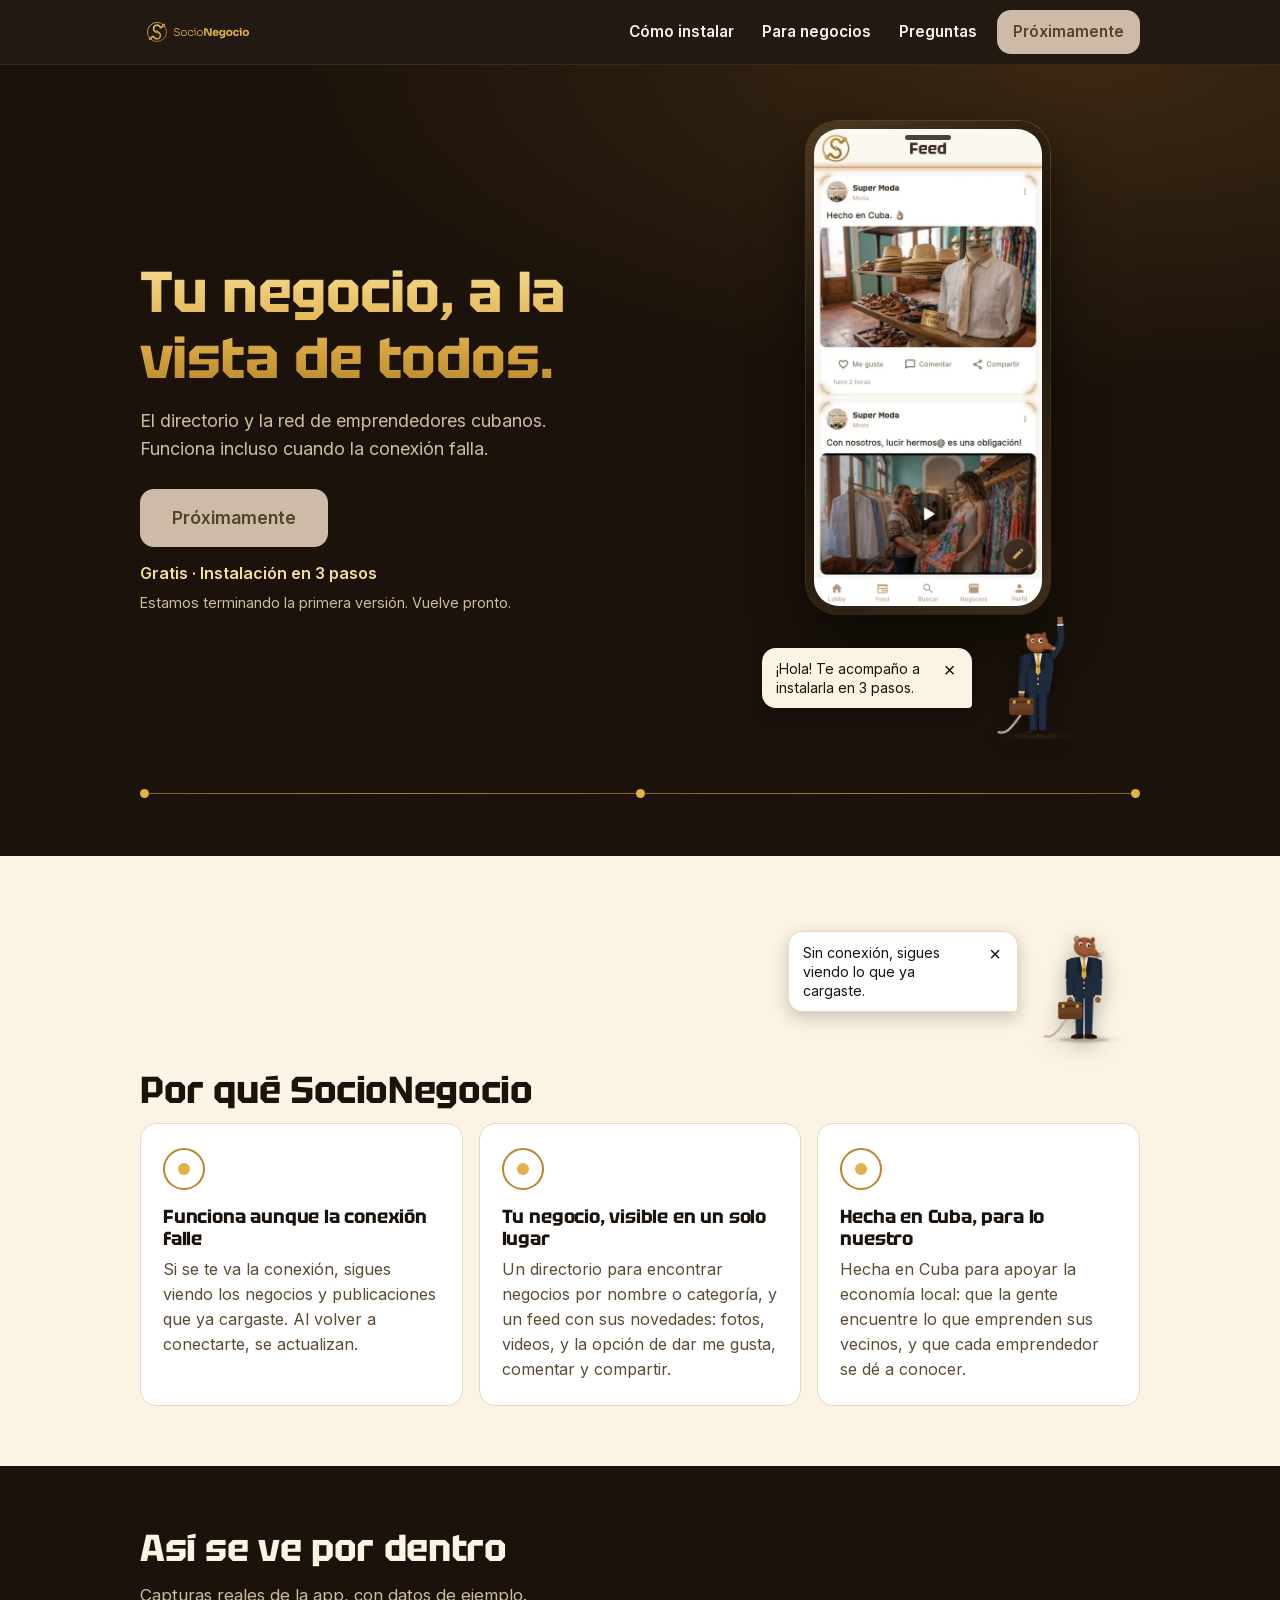
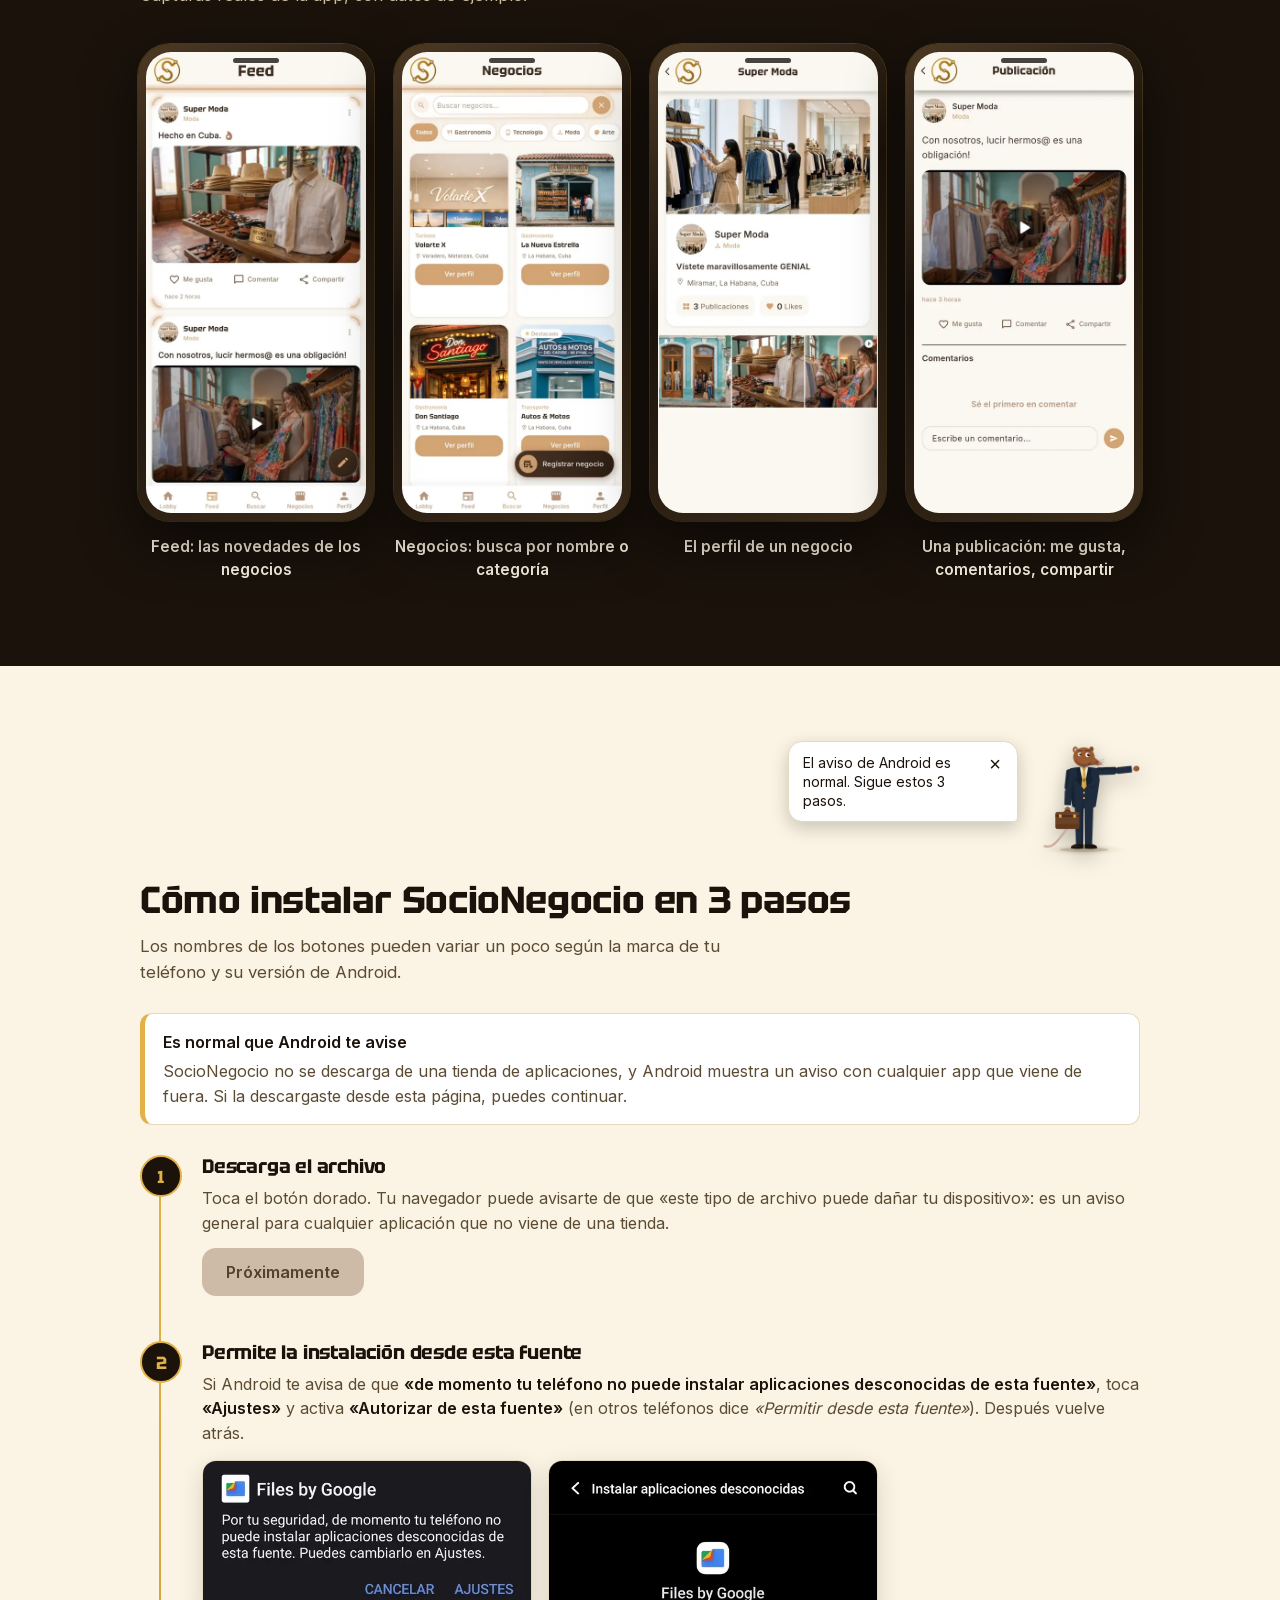
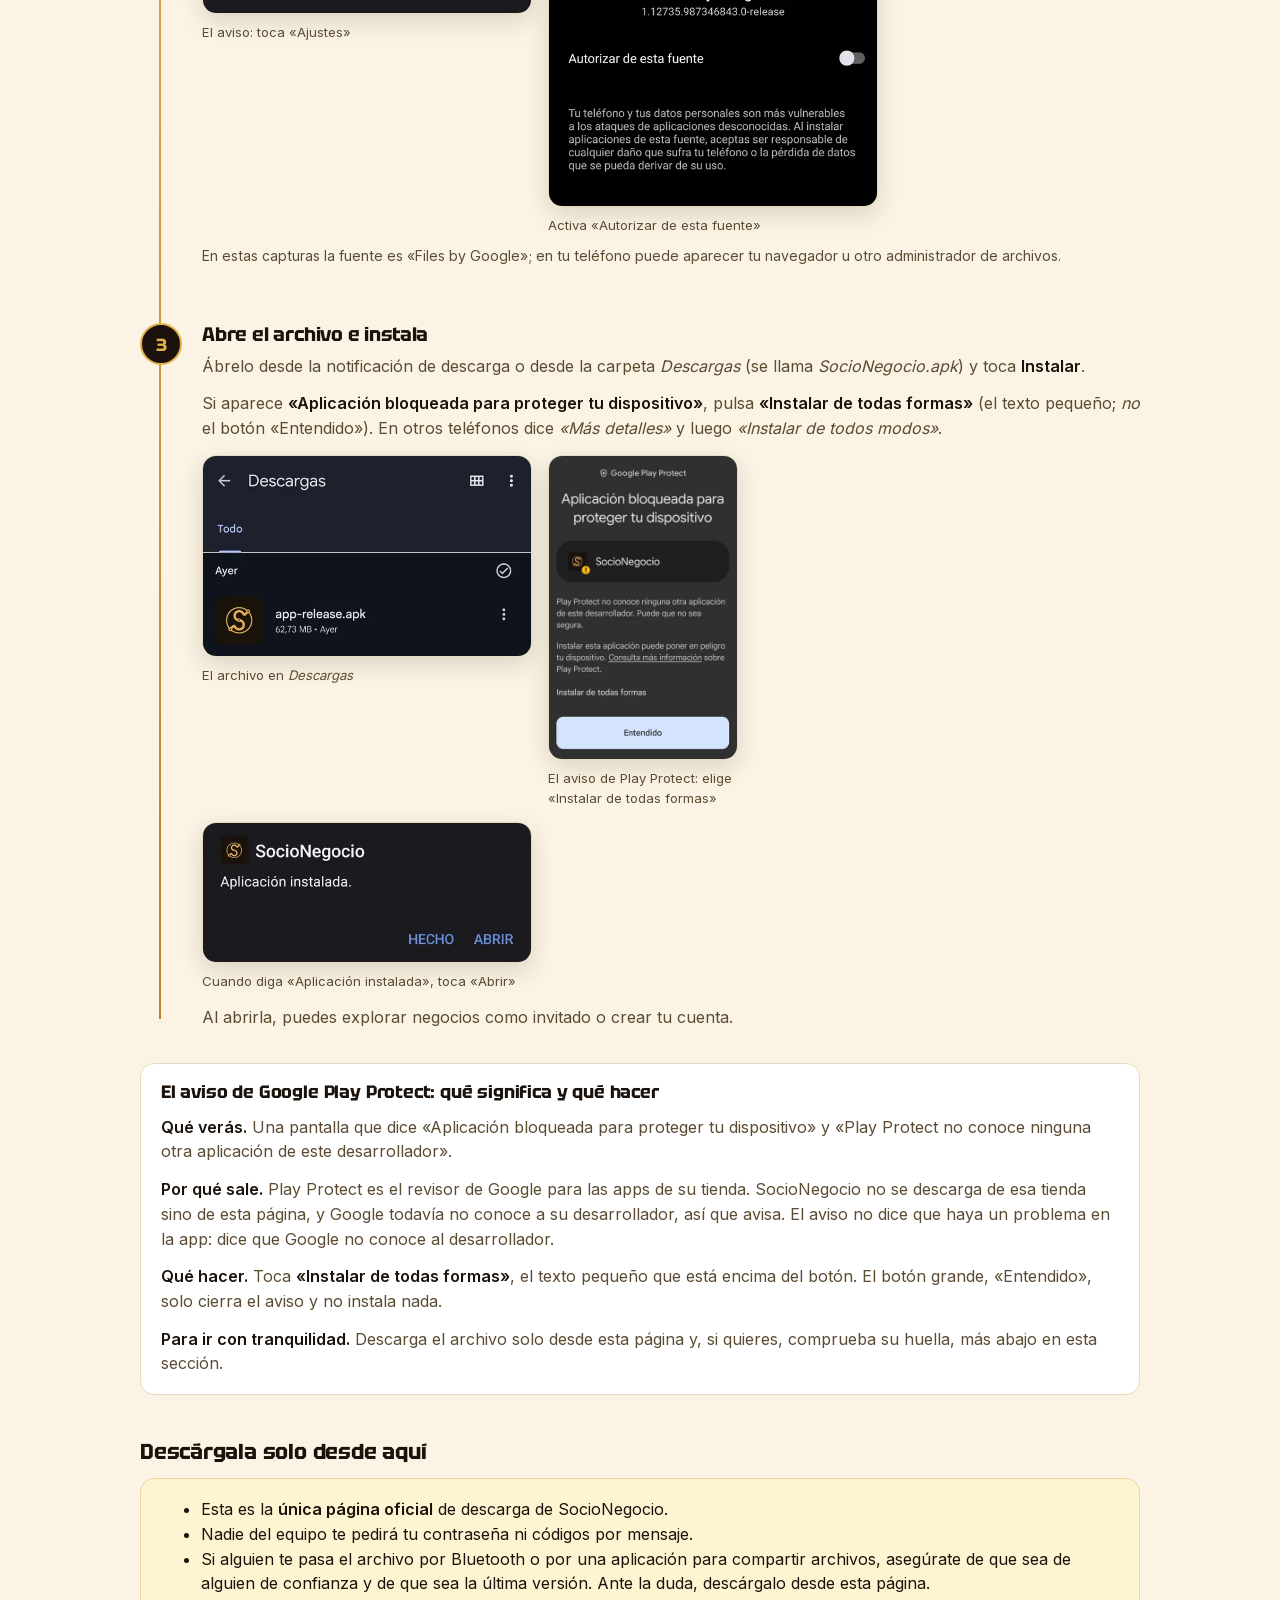
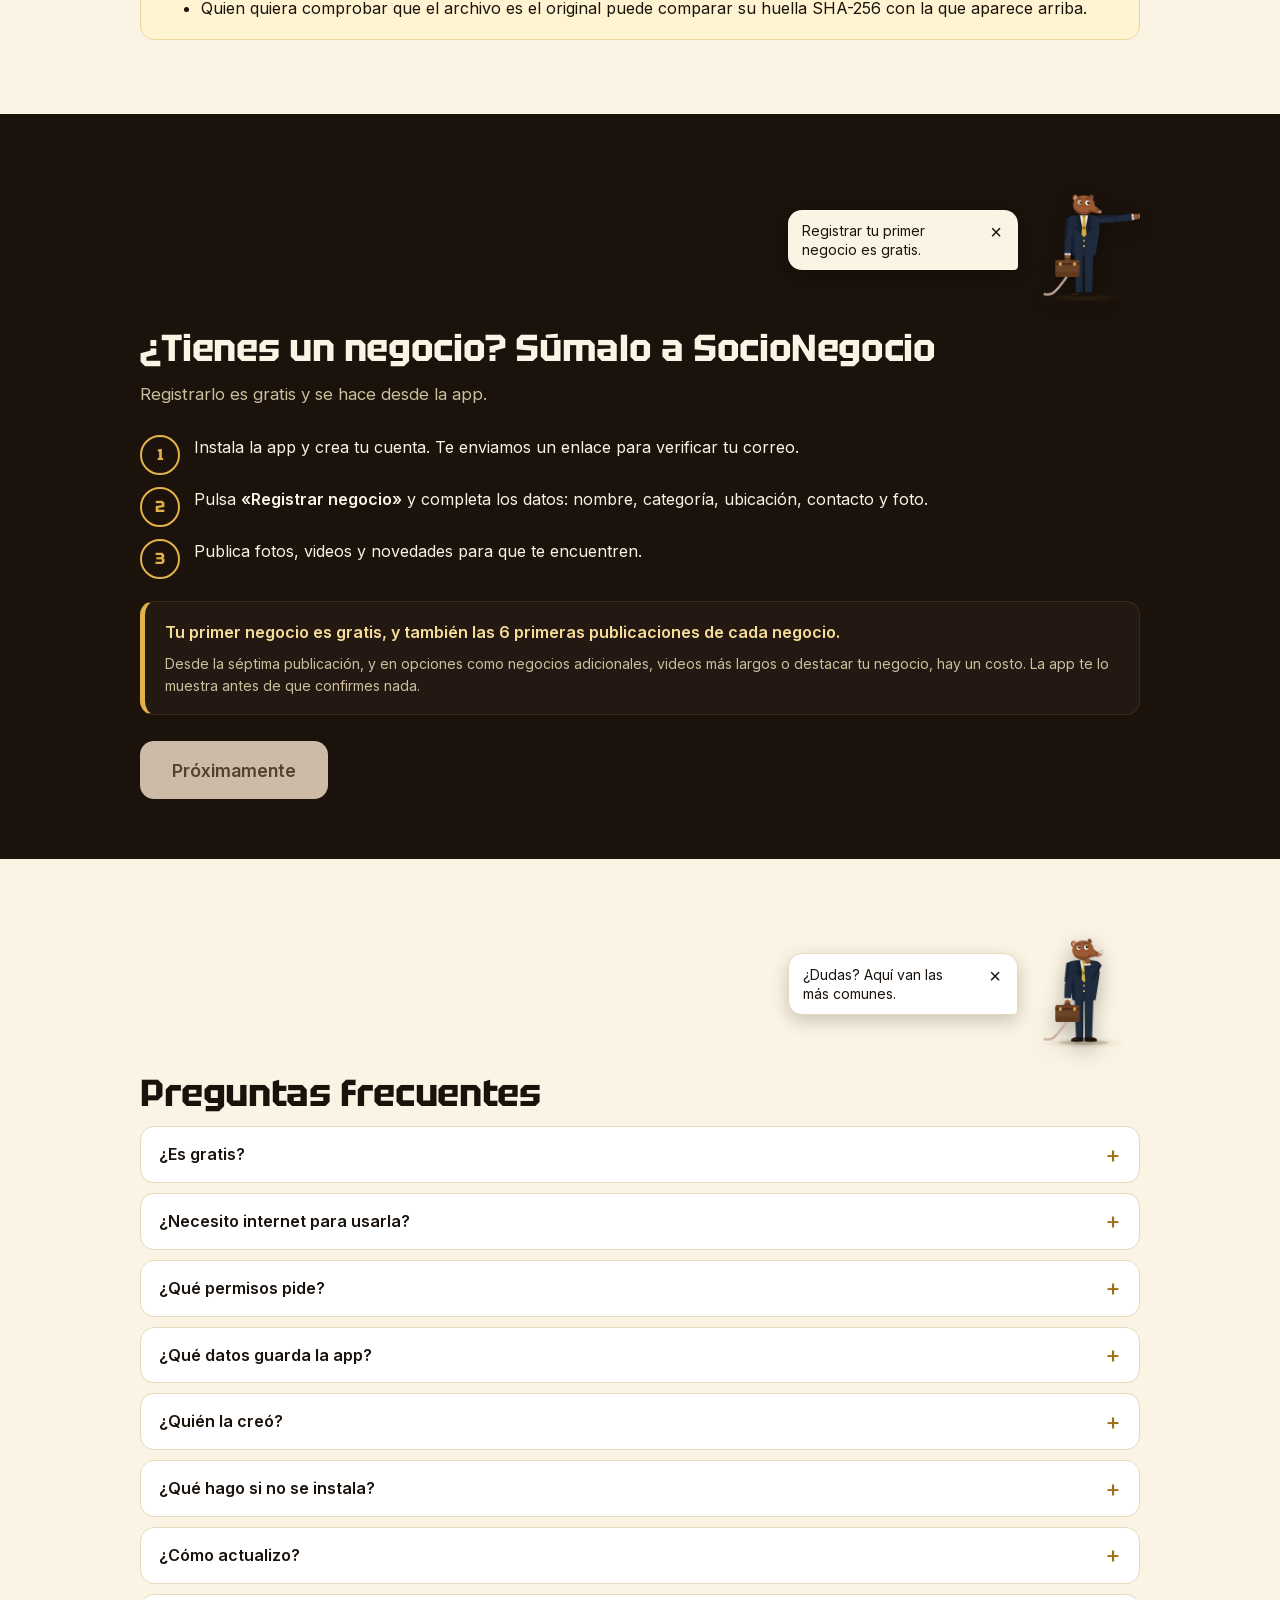
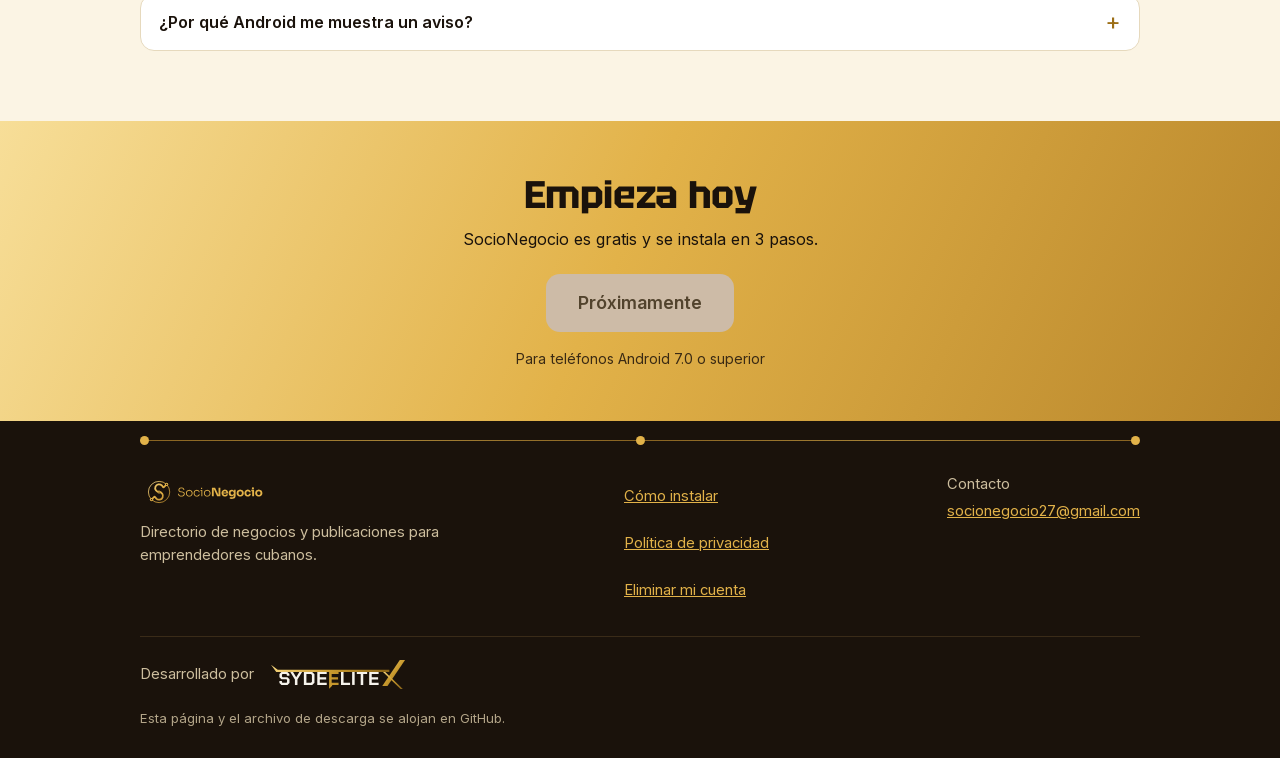
==== index.html @ 4fc1086f "Add files via upload" ====
<!DOCTYPE html>
<html lang="es">
<head>
<meta charset="utf-8">
<meta name="viewport" content="width=device-width, initial-scale=1">
<title>SocioNegocio · Tu negocio, a la vista de todos</title>
<meta name="description" content="El directorio y la red de emprendedores cubanos. Descarga gratis la app para Android: funciona incluso cuando la conexión falla.">
<meta name="theme-color" content="#1A120B">
<link rel="canonical" href="https://sydelaptop.github.io/socionegocio-legal/">
<meta property="og:type" content="website">
<meta property="og:site_name" content="SocioNegocio">
<meta property="og:locale" content="es_LA">
<meta property="og:url" content="https://sydelaptop.github.io/socionegocio-legal/">
<meta property="og:title" content="SocioNegocio · Tu negocio, a la vista de todos">
<meta property="og:description" content="El directorio y la red de emprendedores cubanos. Descarga gratis la app para Android: funciona incluso cuando la conexión falla.">
<meta property="og:image" content="https://sydelaptop.github.io/socionegocio-legal/img/og.jpg">
<meta property="og:image:type" content="image/jpeg">
<meta property="og:image:width" content="1200">
<meta property="og:image:height" content="630">
<meta property="og:image:alt" content="SocioNegocio: Tu negocio, a la vista de todos. Directorio de emprendedores cubanos.">
<meta name="twitter:card" content="summary_large_image">
<meta name="twitter:title" content="SocioNegocio · Tu negocio, a la vista de todos">
<meta name="twitter:description" content="El directorio y la red de emprendedores cubanos. Descarga gratis la app para Android: funciona incluso cuando la conexión falla.">
<meta name="twitter:image" content="https://sydelaptop.github.io/socionegocio-legal/img/og.jpg">
<link rel="icon" href="favicon.ico" sizes="48x48">
<link rel="icon" href="favicon.svg" type="image/svg+xml">
<link rel="apple-touch-icon" href="apple-touch-icon.png">
<link rel="preload" href="fuentes/tektur-700.woff2" as="font" type="font/woff2" crossorigin>
<link rel="preload" href="fuentes/inter-400.woff2" as="font" type="font/woff2" crossorigin>
<script>document.documentElement.className+=' js'</script>
<link rel="stylesheet" href="estilo.css">
</head>
<body>
<a class="salto" href="#contenido">Saltar al contenido</a>
<header class="cab">
  <div class="cab__in">
    <a class="cab__logo" href="#inicio" aria-label="SocioNegocio, inicio"><img src="img/logo-horizontal-oscuro.svg" width="115" height="34" alt="SocioNegocio"></a>
    <nav class="cab__nav" aria-label="Principal">
      <a href="#instalar">Cómo instalar</a>
      <a href="#negocios">Para negocios</a>
      <a href="#preguntas">Preguntas</a>
    </nav>
    <a class="btn btn--sm js-descargar" href="https://github.com/SydeLaptop/socionegocio-legal/releases/latest/download/SocioNegocio.apk" data-texto="Descargar">Descargar</a>
  </div>
</header>
<main id="contenido">

<!-- ==================== 1. PORTADA ==================== -->
<section class="hero" id="inicio">
  <div class="hero__in">
    <div class="hero__txt">
      <h1>Tu negocio, a la vista de todos.</h1>
      <p class="hero__sub">El directorio y la red de emprendedores cubanos. Funciona incluso cuando la conexión falla.</p>
      <a id="descargar" class="btn btn--grande js-descargar" href="https://github.com/SydeLaptop/socionegocio-legal/releases/latest/download/SocioNegocio.apk" data-texto="Descargar para Android">Descargar para Android</a>
      <p class="confianza">Gratis · Instalación en 3 pasos</p>
      <p id="datos-version" class="datos-version">Para teléfonos Android 7.0 o superior</p>
    </div>
    <div class="hero__vis">
      <div class="tel"><div class="tel__pantalla"><img src="img/cap-feed.webp" width="480" height="1006" alt="Pantalla Feed de SocioNegocio: publicaciones de negocios con fotos, me gusta, comentar y compartir" fetchpriority="high" decoding="async"></div></div>
      <div class="guia guia--hero">
        <div class="pepito__burbuja" role="note">¡Hola! Te acompaño a instalarla en 3 pasos.<button class="pepito__x" type="button" aria-label="Cerrar mensaje de Pepito">×</button></div>
        <img src="img/pepito-saludar.webp" data-anim="img/pepito-saludar-anim.webp" width="240" height="279" alt="Pepito, tu guía" decoding="async">
      </div>
    </div>
  </div>
  <div class="ruta" aria-hidden="true" style="margin-top:30px"><i></i><b></b><i></i><b></b><i></i></div>
</section>

<!-- ==================== 2. POR QUÉ SOCIONEGOCIO ==================== -->
<section class="seccion" id="por-que">
  <div class="in">
    <div class="guia reveal">
        <div class="pepito__burbuja" role="note">Sin conexión, sigues viendo lo que ya cargaste.<button class="pepito__x" type="button" aria-label="Cerrar mensaje de Pepito">×</button></div>
        <img src="img/pepito-sin-conexion.webp" data-anim="img/pepito-sin-conexion-anim.webp" width="240" height="279" alt="Pepito, tu guía" loading="lazy" decoding="async">
      </div>
    <h2 class="reveal">Por qué SocioNegocio</h2>
    <ul class="cards">
      <li class="card reveal">
        <div class="nodo" aria-hidden="true"></div>
        <h3>Funciona aunque la conexión falle</h3>
        <p>Si se te va la conexión, sigues viendo los negocios y publicaciones que ya cargaste. Al volver a conectarte, se actualizan.</p>
      </li>
      <li class="card reveal">
        <div class="nodo" aria-hidden="true"></div>
        <h3>Tu negocio, visible en un solo lugar</h3>
        <p>Un directorio para encontrar negocios por nombre o categoría, y un feed con sus novedades: fotos, videos, y la opción de dar me gusta, comentar y compartir.</p>
      </li>
      <li class="card reveal">
        <div class="nodo" aria-hidden="true"></div>
        <h3>Hecha en Cuba, para lo nuestro</h3>
        <p>Hecha en Cuba para apoyar la economía local: que la gente encuentre lo que emprenden sus vecinos, y que cada emprendedor se dé a conocer.</p>
      </li>
    </ul>
  </div>
</section>

<!-- ==================== 3. CAPTURAS REALES ==================== -->
<section class="seccion seccion--cafe" id="capturas">
  <div class="in">
    <h2 class="reveal">Así se ve por dentro</h2>
    <p class="lead reveal">Capturas reales de la app, con datos de ejemplo.</p>
    <div class="galeria" tabindex="0" role="region" aria-label="Capturas de la app, desplázate hacia los lados">
      <figure class="reveal"><div class="tel"><div class="tel__pantalla"><img src="img/cap-feed.webp" width="480" height="1006" alt="Feed: publicaciones de negocios con fotos, me gusta, comentar y compartir" loading="lazy" decoding="async"></div></div><figcaption>Feed: las novedades de los negocios</figcaption></figure>
      <figure class="reveal"><div class="tel"><div class="tel__pantalla"><img src="img/cap-negocios.webp" width="480" height="1006" alt="Negocios: buscador, categorías y tarjetas de negocios con el botón Ver perfil" loading="lazy" decoding="async"></div></div><figcaption>Negocios: busca por nombre o categoría</figcaption></figure>
      <figure class="reveal"><div class="tel"><div class="tel__pantalla"><img src="img/cap-perfil.webp" width="480" height="1006" alt="Perfil de un negocio: portada, logo, categoría, ubicación y sus publicaciones" loading="lazy" decoding="async"></div></div><figcaption>El perfil de un negocio</figcaption></figure>
      <figure class="reveal"><div class="tel"><div class="tel__pantalla"><img src="img/cap-publicacion.webp" width="480" height="1006" alt="Una publicación con video, con los botones Me gusta, Comentar y Compartir" loading="lazy" decoding="async"></div></div><figcaption>Una publicación: me gusta, comentarios, compartir</figcaption></figure>
    </div>
  </div>
</section>

<!-- ==================== 4. CÓMO INSTALAR EN 3 PASOS ==================== -->
<section class="seccion" id="instalar">
  <div class="in">
    <div class="guia reveal">
        <div class="pepito__burbuja" role="note">El aviso de Android es normal. Sigue estos 3 pasos.<button class="pepito__x" type="button" aria-label="Cerrar mensaje de Pepito">×</button></div>
        <img src="img/pepito-senalar.webp" data-anim="img/pepito-senalar-anim.webp" width="240" height="279" alt="Pepito, tu guía" loading="lazy" decoding="async">
      </div>
    <h2 class="reveal">Cómo instalar SocioNegocio en 3 pasos</h2>
    <p class="lead reveal">Los nombres de los botones pueden variar un poco según la marca de tu teléfono y su versión de Android.</p>
    <div class="aviso reveal">
      <strong>Es normal que Android te avise</strong>
      <p>SocioNegocio no se descarga de una tienda de aplicaciones, y Android muestra un aviso con cualquier app que viene de fuera. Si la descargaste desde esta página, puedes continuar.</p>
    </div>
    <ol class="pasos3 reveal">
      <li class="paso">
        <span class="paso__n" aria-hidden="true">1</span>
        <h3>Descarga el archivo</h3>
        <p>Toca el botón dorado. Tu navegador puede avisarte de que «este tipo de archivo puede dañar tu dispositivo»: es un aviso general para cualquier aplicación que no viene de una tienda.</p>
        <a class="btn js-descargar" href="https://github.com/SydeLaptop/socionegocio-legal/releases/latest/download/SocioNegocio.apk" data-texto="Descargar para Android">Descargar para Android</a>
        <!-- CAPTURA OPCIONAL pendiente: el aviso del navegador al descargar el archivo -->
      </li>
      <li class="paso">
        <span class="paso__n" aria-hidden="true">2</span>
        <h3>Permite la instalación desde esta fuente</h3>
        <p>Si Android te avisa de que <strong>«de momento tu teléfono no puede instalar aplicaciones desconocidas de esta fuente»</strong>, toca <strong>«Ajustes»</strong> y activa <strong>«Autorizar de esta fuente»</strong> (en otros teléfonos dice <em>«Permitir desde esta fuente»</em>). Después vuelve atrás.</p>
        <div class="figs">
          <figure class="cap"><img src="img/cap-fuente-aviso.webp" width="560" height="260" alt="Aviso de Android: por tu seguridad, tu teléfono no puede instalar aplicaciones desconocidas de esta fuente, con los botones Cancelar y Ajustes" loading="lazy" decoding="async"><figcaption>El aviso: toca «Ajustes»</figcaption></figure>
          <figure class="cap"><img src="img/cap-fuente-ajustes.webp" width="560" height="589" alt="Pantalla Instalar aplicaciones desconocidas con el interruptor Autorizar de esta fuente" loading="lazy" decoding="async"><figcaption>Activa «Autorizar de esta fuente»</figcaption></figure>
        </div>
        <p class="nota" style="margin-top:10px">En estas capturas la fuente es «Files by Google»; en tu teléfono puede aparecer tu navegador u otro administrador de archivos.</p>
      </li>
      <li class="paso">
        <span class="paso__n" aria-hidden="true">3</span>
        <h3>Abre el archivo e instala</h3>
        <p>Ábrelo desde la notificación de descarga o desde la carpeta <em>Descargas</em> (se llama <em>SocioNegocio.apk</em>) y toca <strong>Instalar</strong>.</p>
        <p>Si aparece <strong>«Aplicación bloqueada para proteger tu dispositivo»</strong>, pulsa <strong>«Instalar de todas formas»</strong> (el texto pequeño; <em>no</em> el botón «Entendido»). En otros teléfonos dice <em>«Más detalles»</em> y luego <em>«Instalar de todos modos»</em>.</p>
        <div class="figs">
          <!-- REVISAR: la captura muestra "app-release.apk"; al publicar, volver a tomarla con el nombre real SocioNegocio.apk -->
          <figure class="cap"><img src="img/cap-descargas.webp" width="600" height="366" alt="Carpeta Descargas del teléfono con el archivo de instalación de SocioNegocio" loading="lazy" decoding="async"><figcaption>El archivo en <em>Descargas</em></figcaption></figure>
          <figure class="cap cap--v"><img src="img/cap-playprotect.webp" width="420" height="676" alt="Aviso de Google Play Protect: Aplicación bloqueada para proteger tu dispositivo, con la opción Instalar de todas formas" loading="lazy" decoding="async"><figcaption>El aviso de Play Protect: elige «Instalar de todas formas»</figcaption></figure>
        </div>
        <div class="figs">
          <figure class="cap"><img src="img/cap-instalada.webp" width="560" height="237" alt="Aviso Aplicación instalada con los botones Hecho y Abrir" loading="lazy" decoding="async"><figcaption>Cuando diga «Aplicación instalada», toca «Abrir»</figcaption></figure>
        </div>
        <p style="margin-top:14px">Al abrirla, puedes explorar negocios como invitado o crear tu cuenta.</p>
      </li>
    </ol>
    <div class="tarjeta explica reveal">
      <h3 style="font-size:1.12rem;margin-bottom:12px">El aviso de Google Play Protect: qué significa y qué hacer</h3>
      <p><strong>Qué verás.</strong> Una pantalla que dice «Aplicación bloqueada para proteger tu dispositivo» y «Play Protect no conoce ninguna otra aplicación de este desarrollador».</p>
      <p><strong>Por qué sale.</strong> Play Protect es el revisor de Google para las apps de su tienda. SocioNegocio no se descarga de esa tienda sino de esta página, y Google todavía no conoce a su desarrollador, así que avisa. El aviso no dice que haya un problema en la app: dice que Google no conoce al desarrollador.</p>
      <p><strong>Qué hacer.</strong> Toca <strong>«Instalar de todas formas»</strong>, el texto pequeño que está encima del botón. El botón grande, «Entendido», solo cierra el aviso y no instala nada.</p>
      <p><strong>Para ir con tranquilidad.</strong> Descarga el archivo solo desde esta página y, si quieres, comprueba su huella, más abajo en esta sección.</p>
    </div>
    <details id="detalle-version" class="verificar" hidden>
      <summary>Comprobar que el archivo es el original (opcional)</summary>
      <h3 style="font-size:1.05rem;margin:10px 0 4px">Versión <span id="v-numero"></span></h3>
      <p id="v-info" class="nota" style="margin:0 0 6px"></p>
      <ul id="v-notas" class="novedades" hidden></ul>
      <div id="v-huella-bloque" hidden>
        <p class="nota" style="margin:10px 0 0">Huella SHA-256 del archivo (para comprobar que es el original):</p>
        <div id="v-huella" class="huella"></div>
      </div>
    </details>
    <h2 class="reveal" style="font-size:1.35rem;margin-top:44px">Descárgala solo desde aquí</h2>
    <div class="tarjeta dorada reveal">
      <ul>
        <li>Esta es la <strong>única página oficial</strong> de descarga de SocioNegocio.</li>
        <li>Nadie del equipo te pedirá tu contraseña ni códigos por mensaje.</li>
        <li>Si alguien te pasa el archivo por Bluetooth o por una aplicación para compartir archivos, asegúrate de que sea de alguien de confianza y de que sea la última versión. Ante la duda, descárgalo desde esta página.</li>
        <li>Quien quiera comprobar que el archivo es el original puede comparar su huella SHA-256 con la que aparece arriba.</li>
      </ul>
    </div>
  </div>
</section>

<!-- ==================== 5. PARA NEGOCIOS ==================== -->
<section class="seccion seccion--cafe" id="negocios">
  <div class="in">
    <div class="guia reveal">
        <div class="pepito__burbuja" role="note">Registrar tu primer negocio es gratis.<button class="pepito__x" type="button" aria-label="Cerrar mensaje de Pepito">×</button></div>
        <img src="img/pepito-senalar.webp" data-anim="img/pepito-senalar-anim.webp" width="240" height="279" alt="Pepito, tu guía" loading="lazy" decoding="async">
      </div>
    <h2 class="reveal">¿Tienes un negocio? Súmalo a SocioNegocio</h2>
    <p class="lead reveal">Registrarlo es gratis y se hace desde la app.</p>
    <ol class="pasos-neg reveal">
      <li><span>Instala la app y crea tu cuenta. Te enviamos un enlace para verificar tu correo.</span></li>
      <li><span>Pulsa <strong>«Registrar negocio»</strong> y completa los datos: nombre, categoría, ubicación, contacto y foto.</span></li>
      <li><span>Publica fotos, videos y novedades para que te encuentren.</span></li>
    </ol>
    <div class="gratis reveal">
      <p><strong>Tu primer negocio es gratis, y también las 6 primeras publicaciones de cada negocio.</strong></p>
      <p class="nota" style="margin:0">Desde la séptima publicación, y en opciones como negocios adicionales, videos más largos o destacar tu negocio, hay un costo. La app te lo muestra antes de que confirmes nada.</p>
    </div>
    <a class="btn btn--grande js-descargar" href="https://github.com/SydeLaptop/socionegocio-legal/releases/latest/download/SocioNegocio.apk" data-texto="Descargar y registrar mi negocio">Descargar y registrar mi negocio</a>
  </div>
</section>

<!-- ==================== 6. PREGUNTAS FRECUENTES ==================== -->
<section class="seccion" id="preguntas">
  <div class="in faq">
    <div class="guia reveal">
        <div class="pepito__burbuja" role="note">¿Dudas? Aquí van las más comunes.<button class="pepito__x" type="button" aria-label="Cerrar mensaje de Pepito">×</button></div>
        <img src="img/pepito-pensar.webp" data-anim="img/pepito-pensar-anim.webp" width="240" height="279" alt="Pepito, tu guía" loading="lazy" decoding="async">
      </div>
    <h2 class="reveal">Preguntas frecuentes</h2>
    <details class="reveal"><summary>¿Es gratis?</summary><div class="resp"><p>Sí. Descargar y usar SocioNegocio no cuesta nada. Registrar tu primer negocio y publicar las 6 primeras publicaciones de cada negocio también es gratis. Algunas opciones para negocios tienen costo (más publicaciones, videos más largos, negocios adicionales y destacar tu negocio), y la app te lo muestra antes de que confirmes.</p></div></details>
    <details class="reveal"><summary>¿Necesito internet para usarla?</summary><div class="resp"><p>Para ver los negocios y publicaciones que ya cargaste, no siempre. Para crear tu cuenta, publicar, comentar o subir fotos y videos, sí necesitas conexión.</p></div></details>
    <details class="reveal"><summary>¿Qué permisos pide?</summary><div class="resp">
      <p>Estos son todos los permisos que la app pide según su archivo de instalación (sin contar uno interno que Android agrega para proteger a la propia app):</p>
      <ul>
        <li><strong>Internet y estado de la red:</strong> para conectarse y saber si hay conexión.</li>
        <li><strong>Notificaciones y vibración:</strong> para avisarte en el teléfono de tus pagos, tus denuncias y los comentarios en tus publicaciones. En Android 13 o superior, la app te pide permiso en pantalla y puedes negarlo; sin él, esos avisos los ves dentro de la app.</li>
        <li><strong>Recibir notificaciones (Google Firebase):</strong> permiso interno del servicio que hace llegar los avisos a tu teléfono.</li>
        <li><strong>Mantener el teléfono despierto:</strong> mientras la app termina una tarea o recibe una notificación.</li>
        <li><strong>Almacenamiento (leer y escribir):</strong> es un permiso antiguo que traen componentes que usa la app para preparar los videos y fotos que publicas. La app no te lo pide en pantalla: tú eliges las fotos y videos con el selector de tu teléfono.</li>
      </ul>
      <p><strong>No pide</strong> acceso a tu cámara, micrófono, ubicación, contactos ni mensajes.</p></div></details>
    <details class="reveal"><summary>¿Qué datos guarda la app?</summary><div class="resp"><p>Lo explicamos con detalle en la <a href="privacidad.html">Política de privacidad</a>. Si quieres que borremos tu cuenta y tus datos, puedes pedirlo desde la app (<em>Mi Perfil → Eliminar mi cuenta</em>) o desde <a href="eliminar-cuenta.html">esta página</a>.</p></div></details>
    <details class="reveal"><summary>¿Quién la creó?</summary><div class="resp"><p>SocioNegocio la desarrolla <strong>SydeEliteX</strong>, en Cuba. Puedes escribirnos a <a href="mailto:socionegocio27@gmail.com">socionegocio27@gmail.com</a>.</p></div></details>
    <details class="reveal"><summary>¿Qué hago si no se instala?</summary><div class="resp">
      <ol>
        <li>Comprueba que tu teléfono tenga <strong>Android 7.0 o superior</strong> (<em>Ajustes → Acerca del teléfono</em>).</li>
        <li>Libera espacio: el archivo pesa unos 60 MB y la instalación necesita más. Conviene tener unos 300 MB libres.</li>
        <li>Vuelve a descargarlo desde esta página. Si pesa mucho menos de lo indicado arriba, la descarga se cortó; y evita archivos que te hayan pasado por mensaje.</li>
        <li>Si Android te lo pide, autoriza la instalación desde esta fuente (paso 2).</li>
        <li>Si sale el aviso de Play Protect, elige <strong>«Instalar de todas formas»</strong> (paso 3).</li>
      </ol>
      <p>Si sigue sin funcionar, escríbenos a <a href="mailto:socionegocio27@gmail.com">socionegocio27@gmail.com</a> y cuéntanos qué teléfono tienes y qué ocurrió.</p></div></details>
    <details class="reveal"><summary>¿Cómo actualizo?</summary><div class="resp"><p>Cuando haya una versión nueva, descárgala desde esta página y ábrela igual que la primera vez. Se instala <strong>sobre la anterior</strong>, sin perder tu cuenta ni tus datos.</p></div></details>
    <details class="reveal"><summary>¿Por qué Android me muestra un aviso?</summary><div class="resp"><p>Porque SocioNegocio no viene de una tienda de aplicaciones: Android avisa con cualquier app que se instala desde un archivo, y Google Play Protect puede añadir su propio aviso (lo explicamos en «Cómo instalar»). Es normal; lo importante es descargarla solo desde esta página.</p></div></details>
  </div>
</section>

<!-- ==================== LLAMADA FINAL ==================== -->
<section class="cta">
  <div class="in">
    <h2>Empieza hoy</h2>
    <p>SocioNegocio es gratis y se instala en 3 pasos.</p>
    <a class="btn btn--oscuro btn--grande js-descargar" href="https://github.com/SydeLaptop/socionegocio-legal/releases/latest/download/SocioNegocio.apk" data-texto="Descargar para Android">Descargar para Android</a>
    <p class="nota">Para teléfonos Android 7.0 o superior</p>
  </div>
</section>

</main>
<footer class="pie">
  <div class="ruta" aria-hidden="true"><i></i><b></b><i></i><b></b><i></i></div>
  <div class="in">
    <div class="pie__fila">
      <div class="pie__logo">
        <img src="img/logo-horizontal-oscuro.svg" width="129" height="38" alt="SocioNegocio" loading="lazy">
        <p>Directorio de negocios y publicaciones para emprendedores cubanos.</p>
      </div>
      <nav aria-label="Enlaces del pie">
        <ul>
          <li><a href="#instalar">Cómo instalar</a></li>
          <li><a href="privacidad.html">Política de privacidad</a></li>
          <li><a href="eliminar-cuenta.html">Eliminar mi cuenta</a></li>
        </ul>
      </nav>
      <div>
        <p style="margin:0 0 4px">Contacto</p>
        <a href="mailto:socionegocio27@gmail.com">socionegocio27@gmail.com</a>
      </div>
    </div>
    <div class="pie__firma">
      <span>Desarrollado por</span>
      <img src="img/sydeelitex-logo-oscuro.svg" width="140" height="35" alt="SydeEliteX" loading="lazy">
    </div>
    <p class="pie__nota">Esta página y el archivo de descarga se alojan en GitHub.</p>
  </div>
</footer>
<script src="app.js" defer></script>
</body>
</html>
---- estilo.css ----
/* SocioNegocio · web de descarga · HTML y CSS puros, sin dependencias.
   Tipografías autoalojadas (licencias SIL OFL en fuentes/): no se pide nada a Google. */
@font-face{font-family:"Tektur";src:url("fuentes/tektur-700.woff2") format("woff2");font-weight:700;font-style:normal;font-display:swap}
@font-face{font-family:"Inter";src:url("fuentes/inter-400.woff2") format("woff2");font-weight:400;font-style:normal;font-display:swap}
@font-face{font-family:"Inter";src:url("fuentes/inter-600.woff2") format("woff2");font-weight:600;font-style:normal;font-display:swap}
:root{
  --cafe:#1A120B;--cafe-2:#241912;--oro:#E2B249;--oro-claro:#F7DE98;--oro-oscuro:#B8862B;--oro-hondo:#9C6E16;--enlace:#8A610F;
  --crema:#FBF4E4;--crema-2:#F4EAD2;--texto:#1A120B;--texto-suave:#5C4B33;--linea:#E6D9BD;
  --suave-cafe:#CDBE9E;--linea-cafe:#3A2B18;
  --f-titulos:"Tektur",system-ui,"Segoe UI",sans-serif;--f-cuerpo:"Inter",system-ui,"Segoe UI",Roboto,sans-serif;
  --radio:16px;--max:1040px;
}
*{box-sizing:border-box}
html{-webkit-text-size-adjust:100%;scroll-behavior:smooth;scroll-padding-top:76px}
body{margin:0;background:var(--crema);color:var(--texto);font:400 1rem/1.55 var(--f-cuerpo)}
img{max-width:100%;height:auto;display:block}
h1,h2,h3{font-family:var(--f-titulos);font-weight:700;letter-spacing:-.01em;line-height:1.15;margin:0}
p{margin:0 0 1em}
a{color:var(--enlace)}
[hidden]{display:none!important}
:focus-visible{outline:3px solid var(--oro-hondo);outline-offset:3px}
.cab :focus-visible,.pie :focus-visible,.seccion--cafe :focus-visible,.hero :focus-visible{outline-color:var(--oro)}
.salto{position:absolute;left:-999px;top:8px;background:var(--oro);color:var(--cafe);padding:10px 14px;border-radius:8px;z-index:100;font-weight:600}
.salto:focus{left:8px}
.in{max-width:var(--max);margin:0 auto;padding:0 20px;position:relative}

/* ---------- Botones (mínimo 44 px de alto) ---------- */
.btn,.boton{display:inline-flex;align-items:center;justify-content:center;min-height:48px;padding:12px 24px;border-radius:14px;font:600 1rem/1.2 var(--f-cuerpo);text-decoration:none;background:var(--oro);color:var(--cafe);border:0;cursor:pointer;text-align:center;transition:background .2s,transform .2s}
.btn:hover,.boton:hover{background:var(--oro-claro)}
.btn:active,.boton:active{transform:translateY(1px)}
.btn--sm{min-height:44px;padding:8px 16px;font-size:.95rem}
.btn--grande{min-height:58px;padding:16px 32px;font-size:1.1rem;box-shadow:0 8px 28px rgba(226,178,73,.3)}
.btn--oscuro{background:var(--cafe);color:var(--oro-claro)}
.btn--oscuro:hover{background:#33241a}
.btn.apagado{background:#cdbba7;color:#52432D;pointer-events:none;box-shadow:none}
.boton{margin:6px 8px 6px 0}

/* ---------- Cabecera ---------- */
.cab{position:sticky;top:0;z-index:50;background:rgba(26,18,11,.97);border-bottom:1px solid var(--linea-cafe)}
.cab__in{max-width:var(--max);margin:0 auto;padding:8px 20px;display:flex;align-items:center;gap:18px;min-height:62px}
.cab__logo{display:block;line-height:0}
.cab__logo img{height:34px;width:auto}
.cab__nav{display:none;margin-left:auto;gap:24px}
.cab__nav a{color:var(--crema);text-decoration:none;font-weight:600;font-size:.95rem;padding:12px 2px}
.cab__nav a:hover{color:var(--oro)}
.cab .btn{margin-left:auto}
@media(min-width:760px){.cab__nav{display:flex}.cab .btn{margin-left:0}}

/* ---------- Secciones ---------- */
.seccion{padding:60px 0}
.seccion--cafe{background:var(--cafe);color:var(--crema)}
.seccion--cafe a:not(.btn){color:var(--oro)}
.seccion h2{font-size:clamp(1.55rem,5.4vw,2.35rem);margin-bottom:12px}
.lead{color:var(--texto-suave);max-width:62ch;margin:0 0 28px;font-size:1.05rem}
.seccion--cafe .lead{color:var(--suave-cafe)}
.nota{font-size:.88rem;color:var(--texto-suave)}
.seccion--cafe .nota{color:var(--suave-cafe)}

/* ---------- Portada ---------- */
.hero{background:radial-gradient(110% 70% at 85% 0%,#3b2812 0%,var(--cafe) 58%);color:var(--crema);padding:34px 0 40px;overflow:hidden}
.hero__in{max-width:var(--max);margin:0 auto;padding:0 20px;display:grid;gap:34px;align-items:center}
.hero h1{font-size:clamp(2.05rem,8.4vw,3.6rem);color:var(--oro)}
@supports((-webkit-background-clip:text) or (background-clip:text)){.hero h1{background:linear-gradient(180deg,var(--oro-claro) 0%,var(--oro) 55%,var(--oro-oscuro) 100%);-webkit-background-clip:text;background-clip:text;color:transparent}}
.hero__sub{font-size:1.12rem;color:var(--suave-cafe);max-width:44ch;margin:16px 0 26px}
.confianza{margin:14px 0 0;font-weight:600;color:var(--oro-claro)}
.datos-version{margin:6px 0 0;font-size:.9rem;color:var(--suave-cafe)}
.hero__vis{position:relative;display:flex;flex-direction:column;align-items:center;padding-bottom:10px}
@media(min-width:860px){.hero{padding:56px 0 52px}.hero__in{grid-template-columns:1.1fr .9fr;gap:56px}}

/* Marco de teléfono (CSS, sin imagen) */
.tel{position:relative;width:min(244px,64vw);padding:8px;border-radius:32px;background:linear-gradient(145deg,#4d3a24,#1a120b 42%,#3d2d1b);box-shadow:0 22px 54px rgba(0,0,0,.5),0 0 0 1px rgba(226,178,73,.28)}
.tel::before{content:"";position:absolute;top:14px;left:50%;width:46px;height:5px;margin-left:-23px;border-radius:3px;background:#0b0705;opacity:.75;z-index:2}
.tel__pantalla{border-radius:25px;overflow:hidden;background:var(--crema);line-height:0}
.tel__pantalla img{width:100%;height:auto}

/* Línea con nodos (el motivo del logo) */
.ruta{display:flex;align-items:center;max-width:var(--max);margin:0 auto;padding:0 20px;height:22px}
.ruta i{flex:0 0 auto;width:9px;height:9px;border-radius:50%;background:var(--oro)}
.ruta b{flex:1;height:1px;background:linear-gradient(90deg,var(--oro-oscuro),var(--oro),var(--oro-oscuro));opacity:.7}

/* ---------- Pepito (guía, pequeño, con burbuja que se cierra) ---------- */
.guia{--burbuja:#fff;display:flex;align-items:flex-end;justify-content:flex-end;gap:10px;margin:0 0 22px}
.hero .guia,.seccion--cafe .guia{--burbuja:var(--crema)}
.guia img{width:88px;flex:0 0 auto;filter:drop-shadow(0 6px 10px rgba(0,0,0,.28));cursor:pointer}
.guia--hero img{pointer-events:auto}
.pepito__burbuja{position:relative;max-width:230px;background:var(--burbuja);color:var(--cafe);font-size:.88rem;line-height:1.35;padding:11px 46px 11px 14px;border-radius:14px 14px 4px 14px;box-shadow:0 6px 18px rgba(0,0,0,.2);margin-bottom:34px}
.seccion:not(.seccion--cafe) .pepito__burbuja{border:1px solid var(--linea)}
.pepito__burbuja::after{content:"";position:absolute;right:-7px;bottom:12px;border:7px solid transparent;border-left-color:var(--burbuja)}
.pepito__x{position:absolute;top:0;right:0;width:44px;height:44px;border:0;background:transparent;color:var(--cafe);font-size:1.25rem;line-height:1;cursor:pointer;border-radius:50%}
.pepito__x:hover{background:rgba(26,18,11,.08)}
/* Pepito va DEBAJO del teléfono, en todos los tamaños: así nunca tapa la captura */
.guia--hero{margin:-2px 0 0;justify-content:center}
.guia--hero .pepito__burbuja{max-width:210px}
@media(min-width:760px){.guia img{width:112px}}


/* ---------- Tarjetas ---------- */
.cards{list-style:none;margin:0;padding:0;display:grid;gap:16px}
@media(min-width:760px){.cards{grid-template-columns:repeat(3,1fr)}}
.card{background:#fff;border:1px solid var(--linea);border-radius:var(--radio);padding:24px 22px}
.card h3{font-size:1.18rem;margin:16px 0 8px}
.card p{margin:0;color:var(--texto-suave)}
.nodo{width:42px;height:42px;border-radius:50%;border:2px solid var(--oro-oscuro);display:grid;place-items:center}
.nodo::before{content:"";width:12px;height:12px;border-radius:50%;background:var(--oro)}

/* ---------- Galería de capturas ---------- */
.galeria{display:flex;gap:20px;overflow-x:auto;scroll-snap-type:x mandatory;padding:8px 20px 24px;margin:0 -20px;-webkit-overflow-scrolling:touch}
.galeria figure{margin:0;flex:0 0 auto;scroll-snap-align:center;width:min(236px,66vw)}
.galeria .tel{width:100%}
.galeria figcaption{margin-top:14px;text-align:center;font-weight:600;font-size:.95rem;color:var(--crema)}
@media(min-width:1000px){.galeria{justify-content:center;overflow:visible}}

/* ---------- Pasos de instalación (línea con nodos) ---------- */
.pasos3{list-style:none;margin:30px 0 0;padding:0;position:relative}
.pasos3::before{content:"";position:absolute;left:20px;top:22px;bottom:30px;width:2px;background:linear-gradient(var(--oro),var(--oro-oscuro));transform-origin:top;margin-left:-1px}
.paso{position:relative;padding:0 0 38px 62px}
.paso:last-child{padding-bottom:6px}
.paso__n{position:absolute;left:0;top:0;width:42px;height:42px;border-radius:50%;background:var(--cafe);color:var(--oro);border:2px solid var(--oro);display:grid;place-items:center;font:700 1.1rem var(--f-titulos)}
.paso h3{font-size:1.22rem;margin:7px 0 8px}
.paso p{color:var(--texto-suave);margin:0 0 .8em}
.paso strong{color:var(--texto)}
.figs{display:flex;gap:16px;flex-wrap:wrap;align-items:flex-start;margin-top:14px}
.cap{margin:0;width:min(100%,330px)}
.cap--v{width:min(100%,190px)}
.cap img{border-radius:14px;border:1px solid var(--linea);box-shadow:0 8px 24px rgba(26,18,11,.14)}
.cap figcaption{margin-top:8px;font-size:.82rem;color:var(--texto-suave)}
.pendiente{border:2px dashed var(--oro-oscuro);border-radius:14px;padding:18px 16px;font-size:.88rem;color:var(--texto-suave);background:repeating-linear-gradient(135deg,#fff8e1,#fff8e1 10px,#fbefcc 10px,#fbefcc 20px);width:min(100%,330px)}
.aviso{background:#fff;border:1px solid var(--linea);border-left:5px solid var(--oro);border-radius:12px;padding:16px 18px;margin:0 0 6px}
.aviso strong{display:block;margin-bottom:4px}
.aviso p{margin:0;color:var(--texto-suave)}
.tarjeta{background:#fff;border:1px solid var(--linea);border-radius:14px;padding:18px 20px;margin:14px 0}
.tarjeta.dorada{background:#fff4d2;border-color:#ebd6a0}
.tarjeta.peligro{background:#f8e4e1;border-color:#e8c2bd}
.tarjeta ul{margin:0}
.explica p{margin:0 0 .8em;color:var(--texto-suave)}
.explica p:last-child{margin-bottom:0}
.explica strong{color:var(--texto)}
.huella{font-family:ui-monospace,Menlo,Consolas,monospace;font-size:.78rem;line-height:1.5;word-break:break-all;background:var(--crema-2);border:1px solid var(--linea);border-radius:10px;padding:10px 12px;margin:8px 0 2px}
.verificar{background:#fff;border:1px solid var(--linea);border-radius:14px;padding:6px 18px;margin:22px 0 0}
.verificar summary{cursor:pointer;min-height:44px;display:flex;align-items:center;font-weight:600}
.novedades{margin:8px 0;padding-left:20px}

/* ---------- Para negocios ---------- */
.pasos-neg{list-style:none;margin:0 0 22px;padding:0;display:grid;gap:12px;counter-reset:n}
.pasos-neg li{counter-increment:n;display:flex;gap:14px;align-items:flex-start;color:var(--crema)}
.pasos-neg li::before{content:counter(n);flex:0 0 36px;height:36px;border-radius:50%;border:2px solid var(--oro);color:var(--oro);display:grid;place-items:center;font:700 1rem var(--f-titulos)}
.gratis{background:var(--cafe-2);border:1px solid var(--linea-cafe);border-left:5px solid var(--oro);border-radius:14px;padding:18px 20px;margin:0 0 26px}
.gratis strong{color:var(--oro-claro)}
.gratis p{margin:0 0 .5em}

/* ---------- Preguntas frecuentes ---------- */
.faq details{background:#fff;border:1px solid var(--linea);border-radius:14px;margin:10px 0}
.faq summary{cursor:pointer;list-style:none;padding:15px 52px 15px 18px;font-weight:600;min-height:50px;position:relative;display:flex;align-items:center}
.faq summary::-webkit-details-marker{display:none}
.faq summary::after{content:"+";position:absolute;right:18px;top:50%;transform:translateY(-50%);font-size:1.5rem;color:var(--oro-hondo);font-weight:400}
.faq details[open] summary::after{content:"–"}
.faq .resp{padding:0 18px 16px;color:var(--texto-suave)}
.faq .resp p{margin:0 0 .7em}
.faq .resp ol,.faq .resp ul{margin:.3em 0 .6em;padding-left:22px}

/* ---------- Llamada final ---------- */
.cta{background:linear-gradient(115deg,var(--oro-claro) 0%,var(--oro) 48%,var(--oro-oscuro) 100%);color:var(--cafe);text-align:center;padding:52px 0}
.cta h2{font-size:clamp(1.6rem,6vw,2.4rem);margin-bottom:10px}
.cta p{margin:0 0 22px}
.cta .nota{color:#3a2a14;margin:16px 0 0}

/* ---------- Pie ---------- */
.pie{background:var(--cafe);color:var(--suave-cafe);padding:8px 0 30px;font-size:.92rem}
.pie a{color:var(--oro)}
.pie__fila{display:flex;flex-wrap:wrap;gap:26px 48px;justify-content:space-between;align-items:flex-start;padding-top:22px}
.pie__logo img{height:38px;width:auto;margin-bottom:10px}
.pie__logo p{margin:0;max-width:34ch}
.pie ul{list-style:none;margin:0;padding:0}
.pie li{margin:0}
.pie li a{display:inline-block;padding:12px 0}
.pie__firma{display:flex;align-items:center;gap:14px;flex-wrap:wrap;margin-top:22px;padding-top:20px;border-top:1px solid var(--linea-cafe)}
.pie__firma img{width:140px;height:auto}
.pie__nota{margin:16px 0 0;font-size:.82rem;opacity:.85}

/* ---------- Movimiento (sutil y respetuoso) ---------- */
.js .reveal{opacity:0;transform:translateY(14px);transition:opacity .6s ease,transform .6s ease}
.js .reveal.visible{opacity:1;transform:none}
.js .pasos3::before{transform:scaleY(0);transition:transform 1.4s ease}
.js .pasos3.visible::before{transform:scaleY(1)}
@media(prefers-reduced-motion:reduce){
  html{scroll-behavior:auto}
  .js .reveal{opacity:1;transform:none;transition:none}
  .js .pasos3::before{transform:none;transition:none}
  .btn,.boton{transition:none}
}

/* ---------- Marcas de revisión (se ocultan al quitar class="revision" del <body>) ---------- */
.borrador{display:none}
body.revision .borrador{display:inline-block;background:#fff3c4;color:#5a4200;border:1px solid #e0c35a;border-radius:6px;padding:1px 7px;font:600 .7rem var(--f-cuerpo);margin-left:8px;vertical-align:middle;letter-spacing:0}

/* ---------- Páginas legales (privacidad y eliminar cuenta: el contenido no cambia) ---------- */
.legal main{max-width:780px;margin:0 auto;padding:34px 20px 64px}
.legal h1{font-size:clamp(1.7rem,6.4vw,2.4rem);margin:0 0 10px}
.legal h2{font-size:1.28rem;margin:38px 0 10px;padding-top:10px;border-top:1px solid var(--linea)}
.legal h3{font-size:1.08rem;margin:22px 0 6px}
.legal .suave{color:var(--texto-suave);font-size:.93rem}
.legal ul,.legal ol{padding-left:22px}
.legal li{margin:5px 0}
.legal table{width:100%;border-collapse:collapse;margin:12px 0;background:#fff;border:1px solid var(--linea);border-radius:12px;overflow:hidden;font-size:.95rem}
.legal th,.legal td{text-align:left;vertical-align:top;padding:10px 12px;border-bottom:1px solid var(--linea)}
.legal th{background:var(--crema-2)}
.legal tr:last-child td{border-bottom:none}
.legal .pasos{counter-reset:paso;list-style:none;padding-left:0}
.legal .pasos li{counter-increment:paso;position:relative;padding:4px 0 4px 46px;margin:12px 0}
.legal .pasos li::before{content:counter(paso);position:absolute;left:0;top:2px;width:32px;height:32px;border-radius:50%;background:var(--cafe);color:var(--oro);border:2px solid var(--oro);font:700 .95rem var(--f-titulos);display:flex;align-items:center;justify-content:center}

/* ---------- Páginas legales: tablas apiladas en pantallas estrechas (tablas apiladas) ----------
   La tabla de tres columnas era más ancha que un móvil y la página se salía por los lados.
   Cada fila pasa a ser un bloque, con el nombre de su columna (atributo data-et) encima del dato. */
@media(max-width:600px){
  .legal table,.legal tbody,.legal tr,.legal td{display:block;width:100%}
  .legal thead{position:absolute;width:1px;height:1px;overflow:hidden;clip:rect(0 0 0 0);white-space:nowrap}
  .legal tr{padding:8px 0;border-bottom:1px solid var(--linea)}
  .legal tr:last-child{border-bottom:0}
  .legal td{border:0;padding:4px 14px}
  .legal td[data-et]::before{content:attr(data-et);display:block;font-weight:600;font-size:.8rem;color:var(--texto-suave)}
}
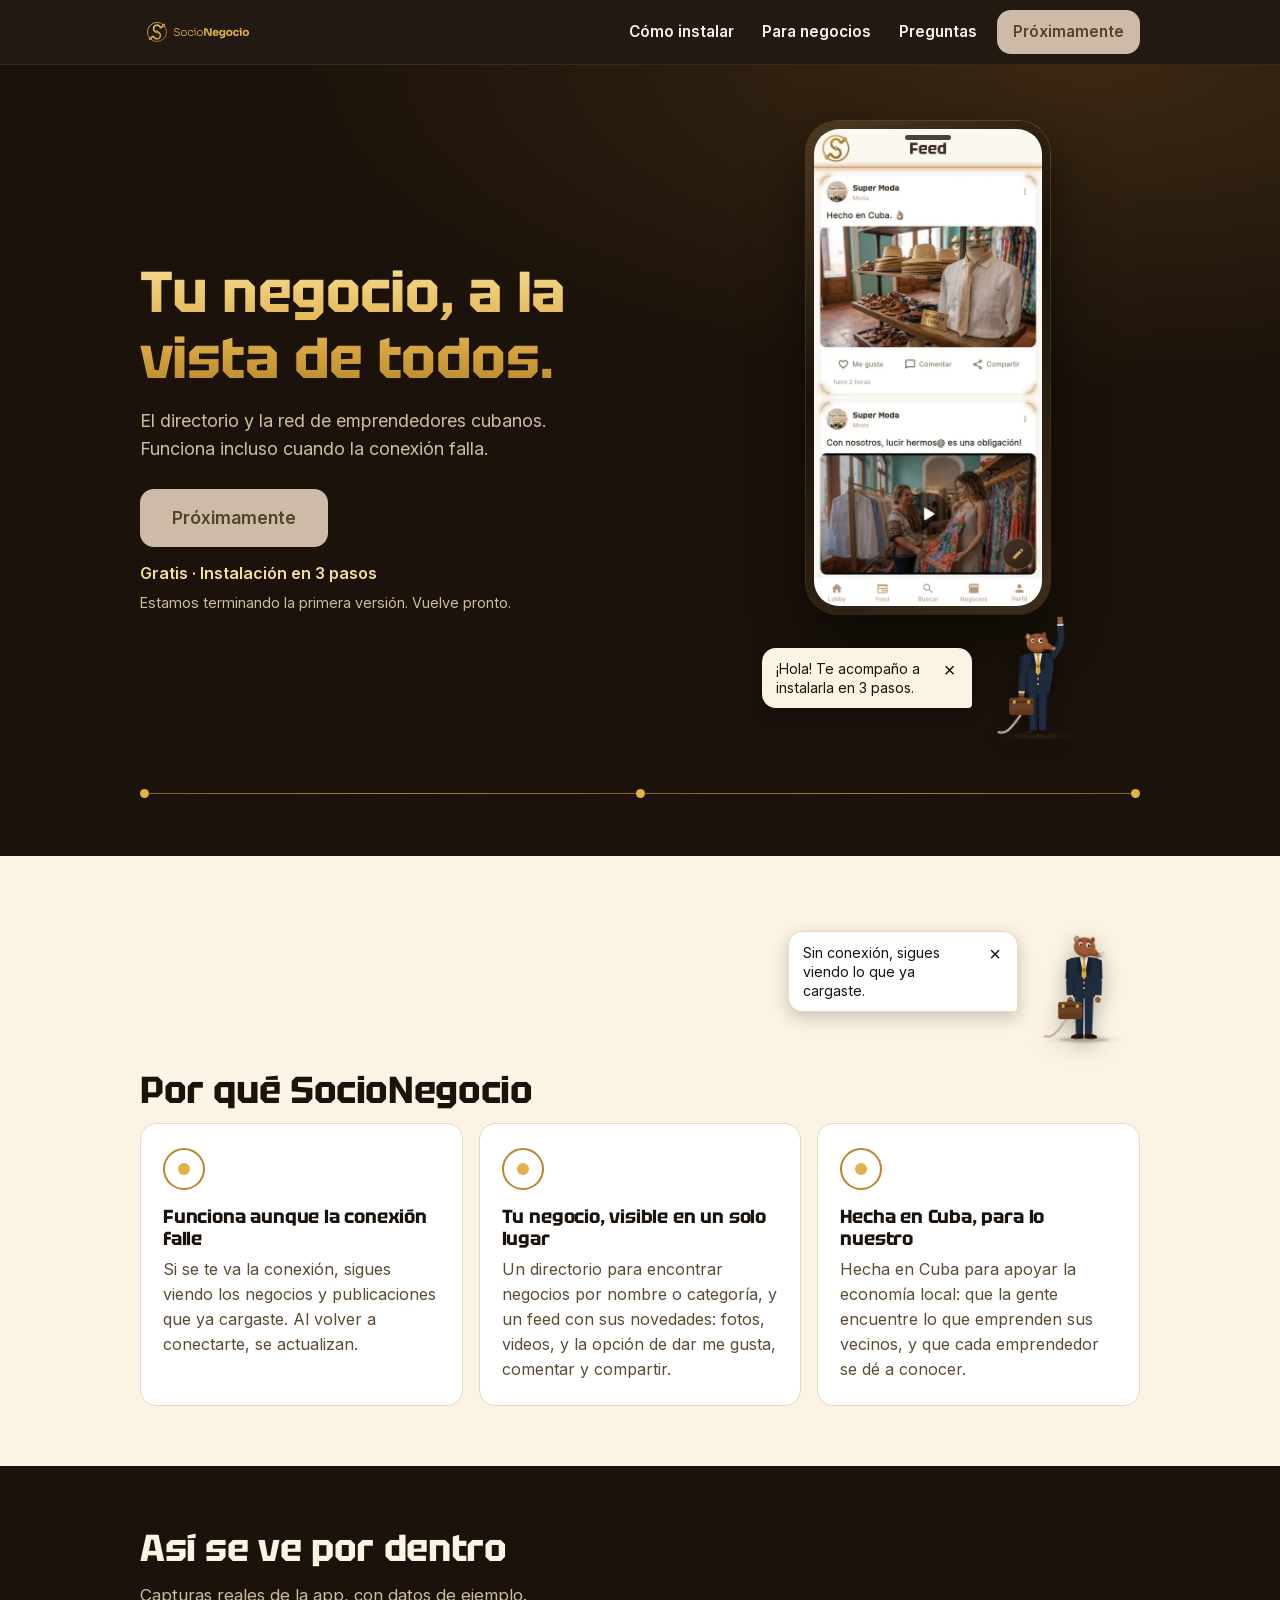
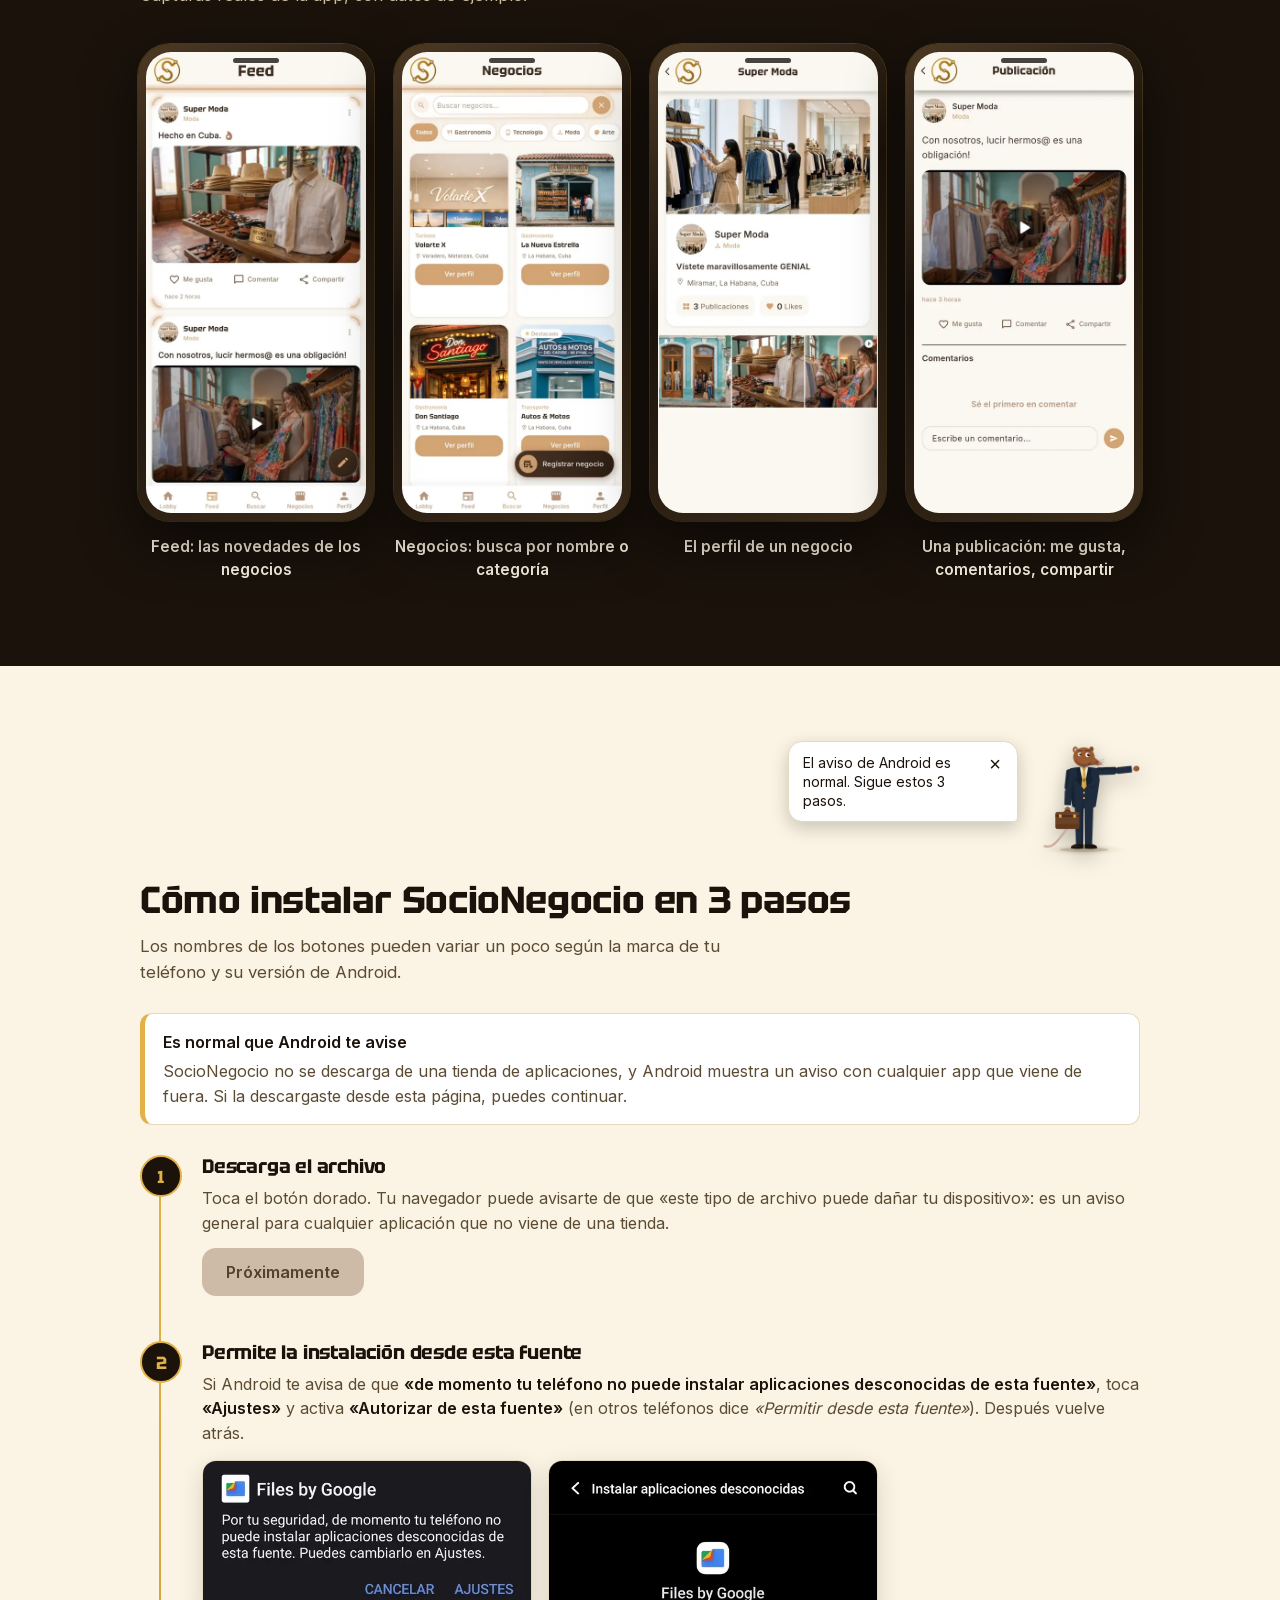
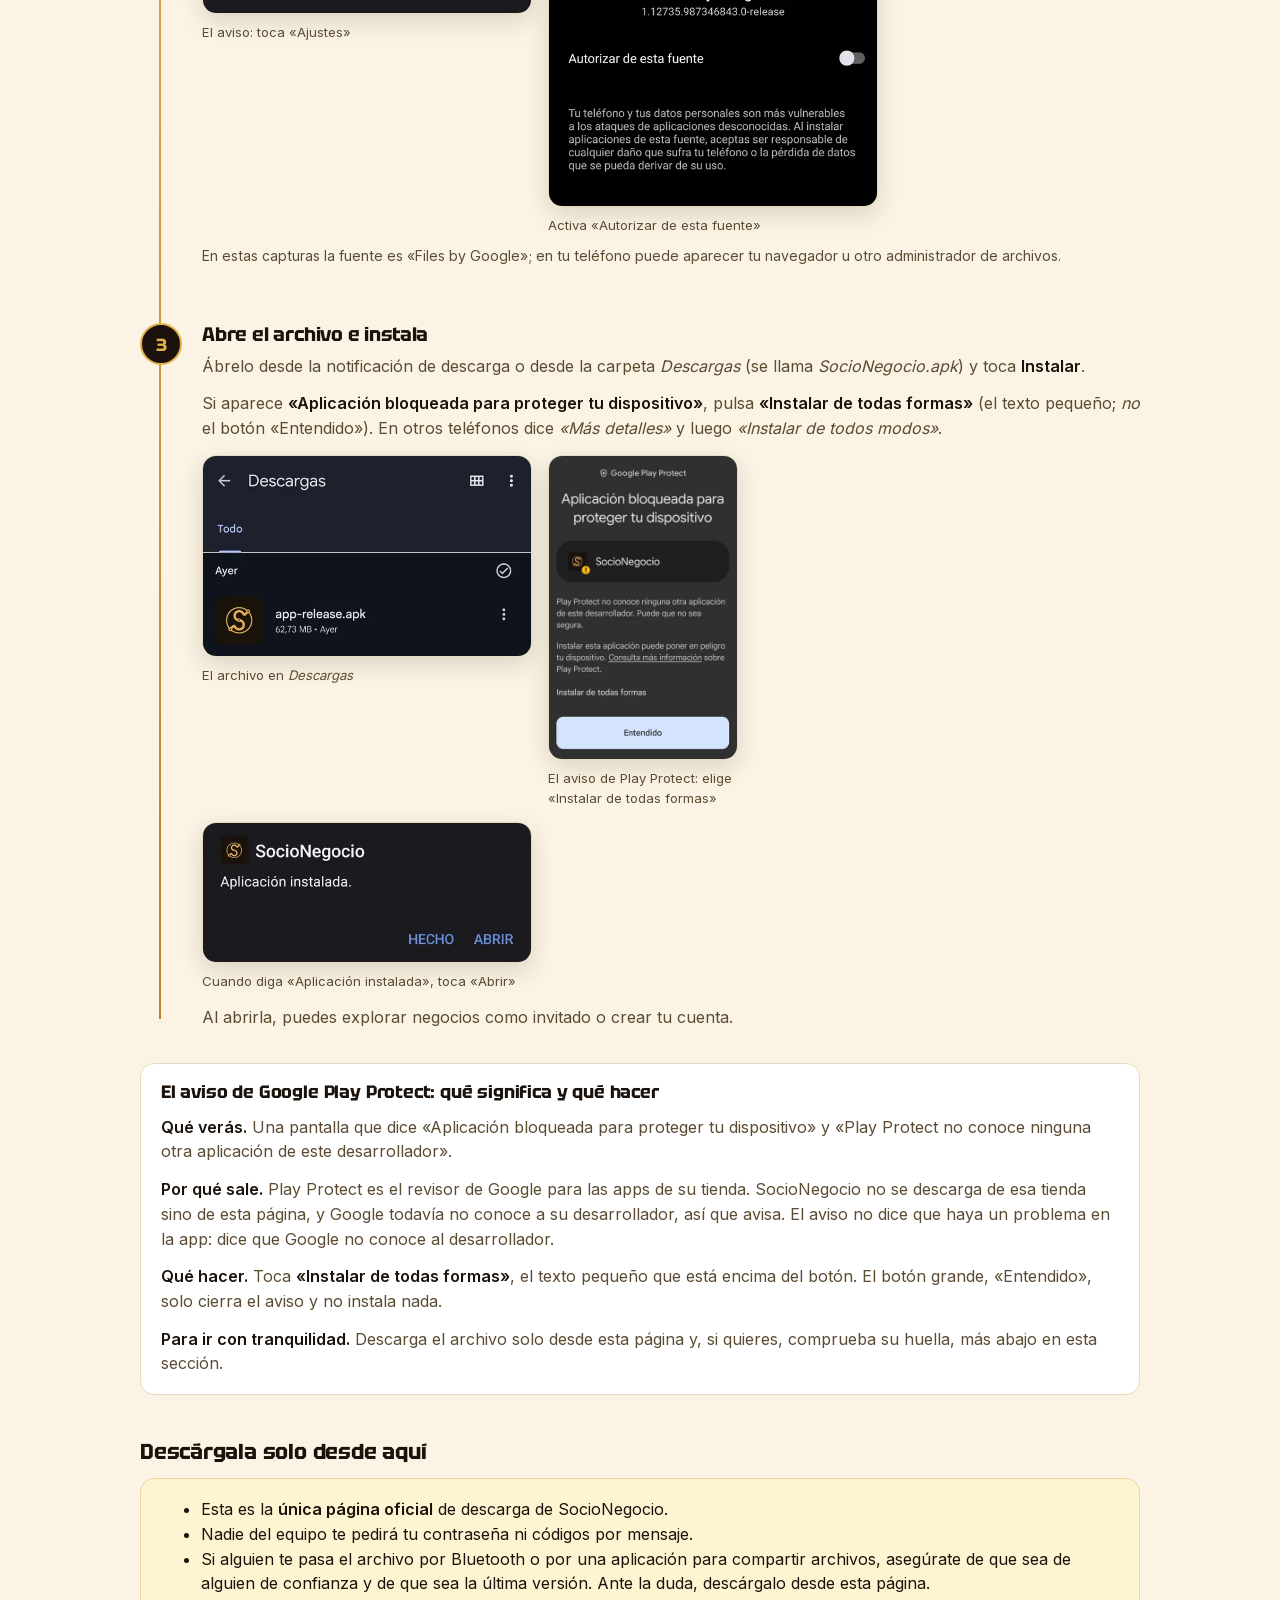
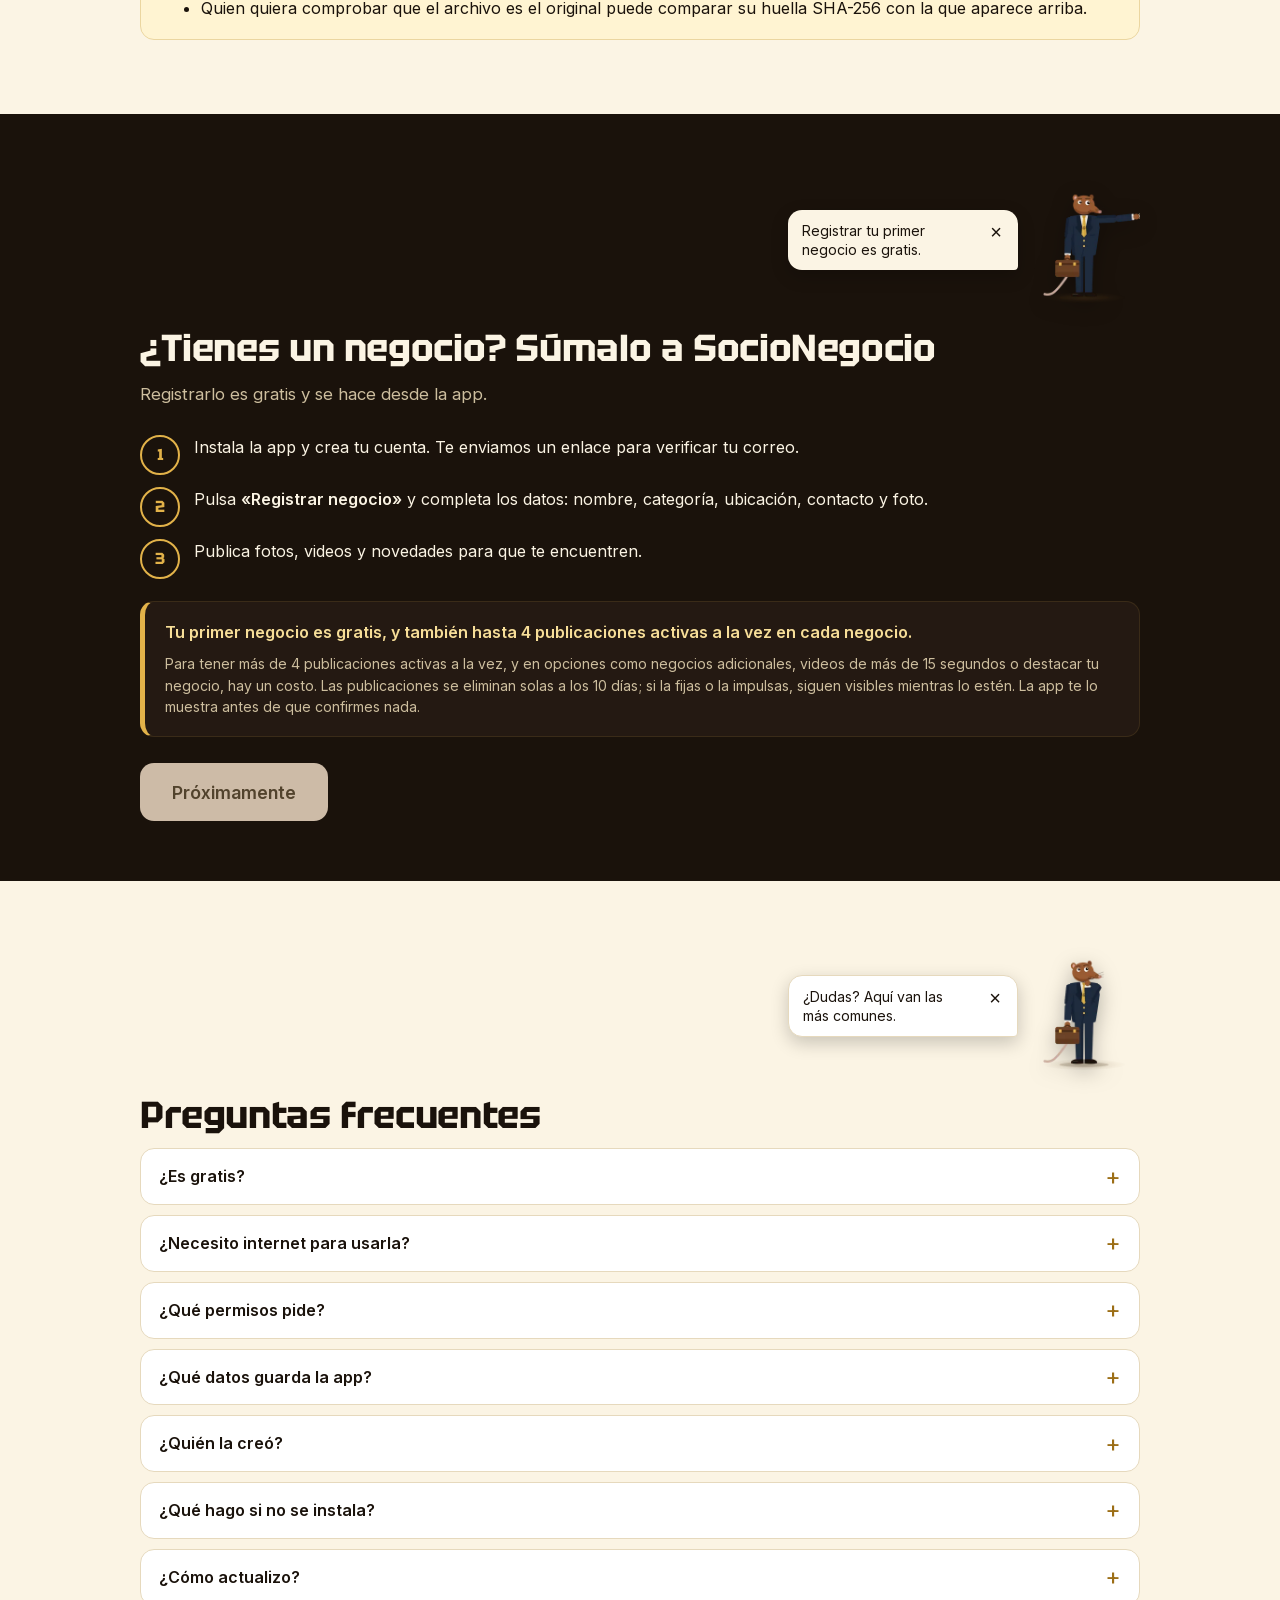
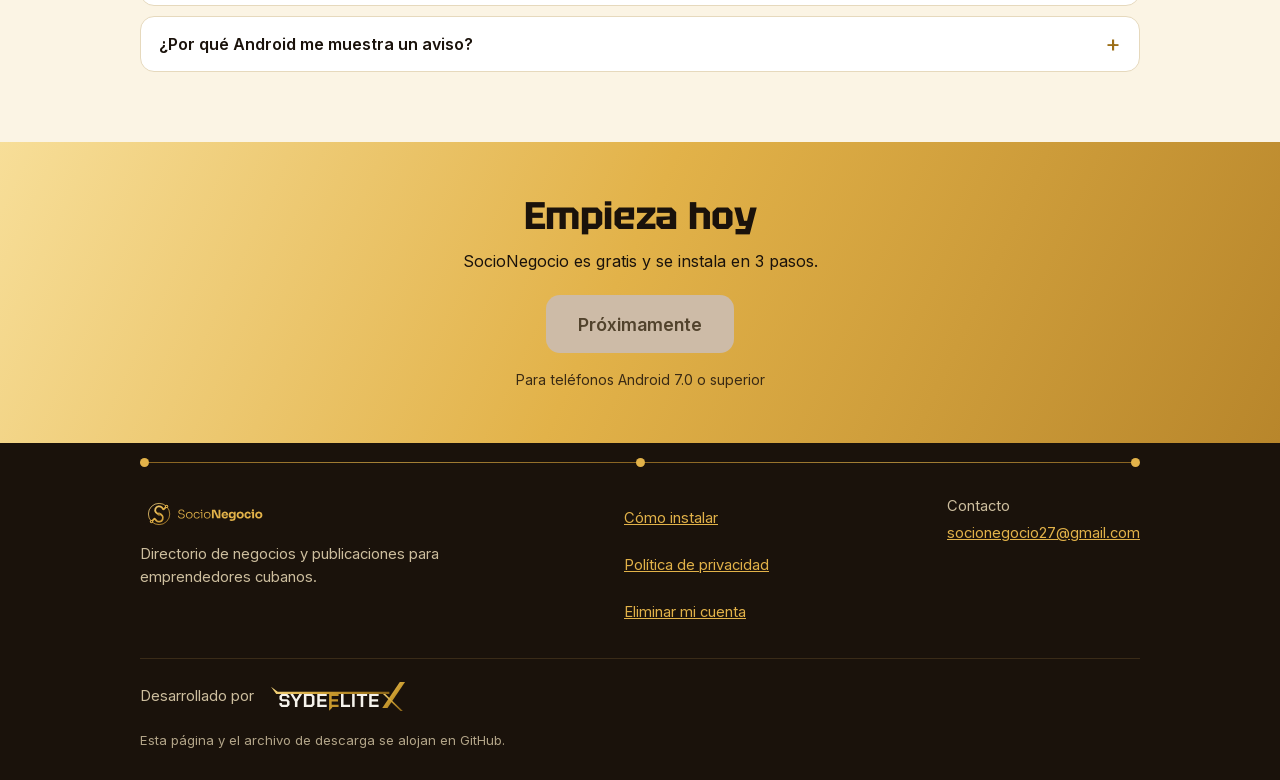
==== commit 7a678e1c: "Add files via upload" ====
--- a/index.html
+++ b/index.html
@@ -199,8 +199,8 @@
       <li><span>Publica fotos, videos y novedades para que te encuentren.</span></li>
     </ol>
     <div class="gratis reveal">
-      <p><strong>Tu primer negocio es gratis, y también las 6 primeras publicaciones de cada negocio.</strong></p>
-      <p class="nota" style="margin:0">Desde la séptima publicación, y en opciones como negocios adicionales, videos más largos o destacar tu negocio, hay un costo. La app te lo muestra antes de que confirmes nada.</p>
+      <p><strong>Tu primer negocio es gratis, y también hasta 4 publicaciones activas a la vez en cada negocio.</strong></p>
+      <p class="nota" style="margin:0">Para tener más de 4 publicaciones activas a la vez, y en opciones como negocios adicionales, videos de más de 15 segundos o destacar tu negocio, hay un costo. Las publicaciones se eliminan solas a los 10 días; si la fijas o la impulsas, siguen visibles mientras lo estén. La app te lo muestra antes de que confirmes nada.</p>
     </div>
     <a class="btn btn--grande js-descargar" href="https://github.com/SydeLaptop/socionegocio-legal/releases/latest/download/SocioNegocio.apk" data-texto="Descargar y registrar mi negocio">Descargar y registrar mi negocio</a>
   </div>
@@ -214,7 +214,7 @@
         <img src="img/pepito-pensar.webp" data-anim="img/pepito-pensar-anim.webp" width="240" height="279" alt="Pepito, tu guía" loading="lazy" decoding="async">
       </div>
     <h2 class="reveal">Preguntas frecuentes</h2>
-    <details class="reveal"><summary>¿Es gratis?</summary><div class="resp"><p>Sí. Descargar y usar SocioNegocio no cuesta nada. Registrar tu primer negocio y publicar las 6 primeras publicaciones de cada negocio también es gratis. Algunas opciones para negocios tienen costo (más publicaciones, videos más largos, negocios adicionales y destacar tu negocio), y la app te lo muestra antes de que confirmes.</p></div></details>
+    <details class="reveal"><summary>¿Es gratis?</summary><div class="resp"><p>Sí. Descargar y usar SocioNegocio no cuesta nada. Registrar tu primer negocio y tener hasta 4 publicaciones activas a la vez en cada negocio también es gratis. Algunas opciones para negocios tienen costo (más publicaciones, videos más largos, negocios adicionales y destacar tu negocio), y la app te lo muestra antes de que confirmes.</p></div></details>
     <details class="reveal"><summary>¿Necesito internet para usarla?</summary><div class="resp"><p>Para ver los negocios y publicaciones que ya cargaste, no siempre. Para crear tu cuenta, publicar, comentar o subir fotos y videos, sí necesitas conexión.</p></div></details>
     <details class="reveal"><summary>¿Qué permisos pide?</summary><div class="resp">
       <p>Estos son todos los permisos que la app pide según su archivo de instalación (sin contar uno interno que Android agrega para proteger a la propia app):</p>
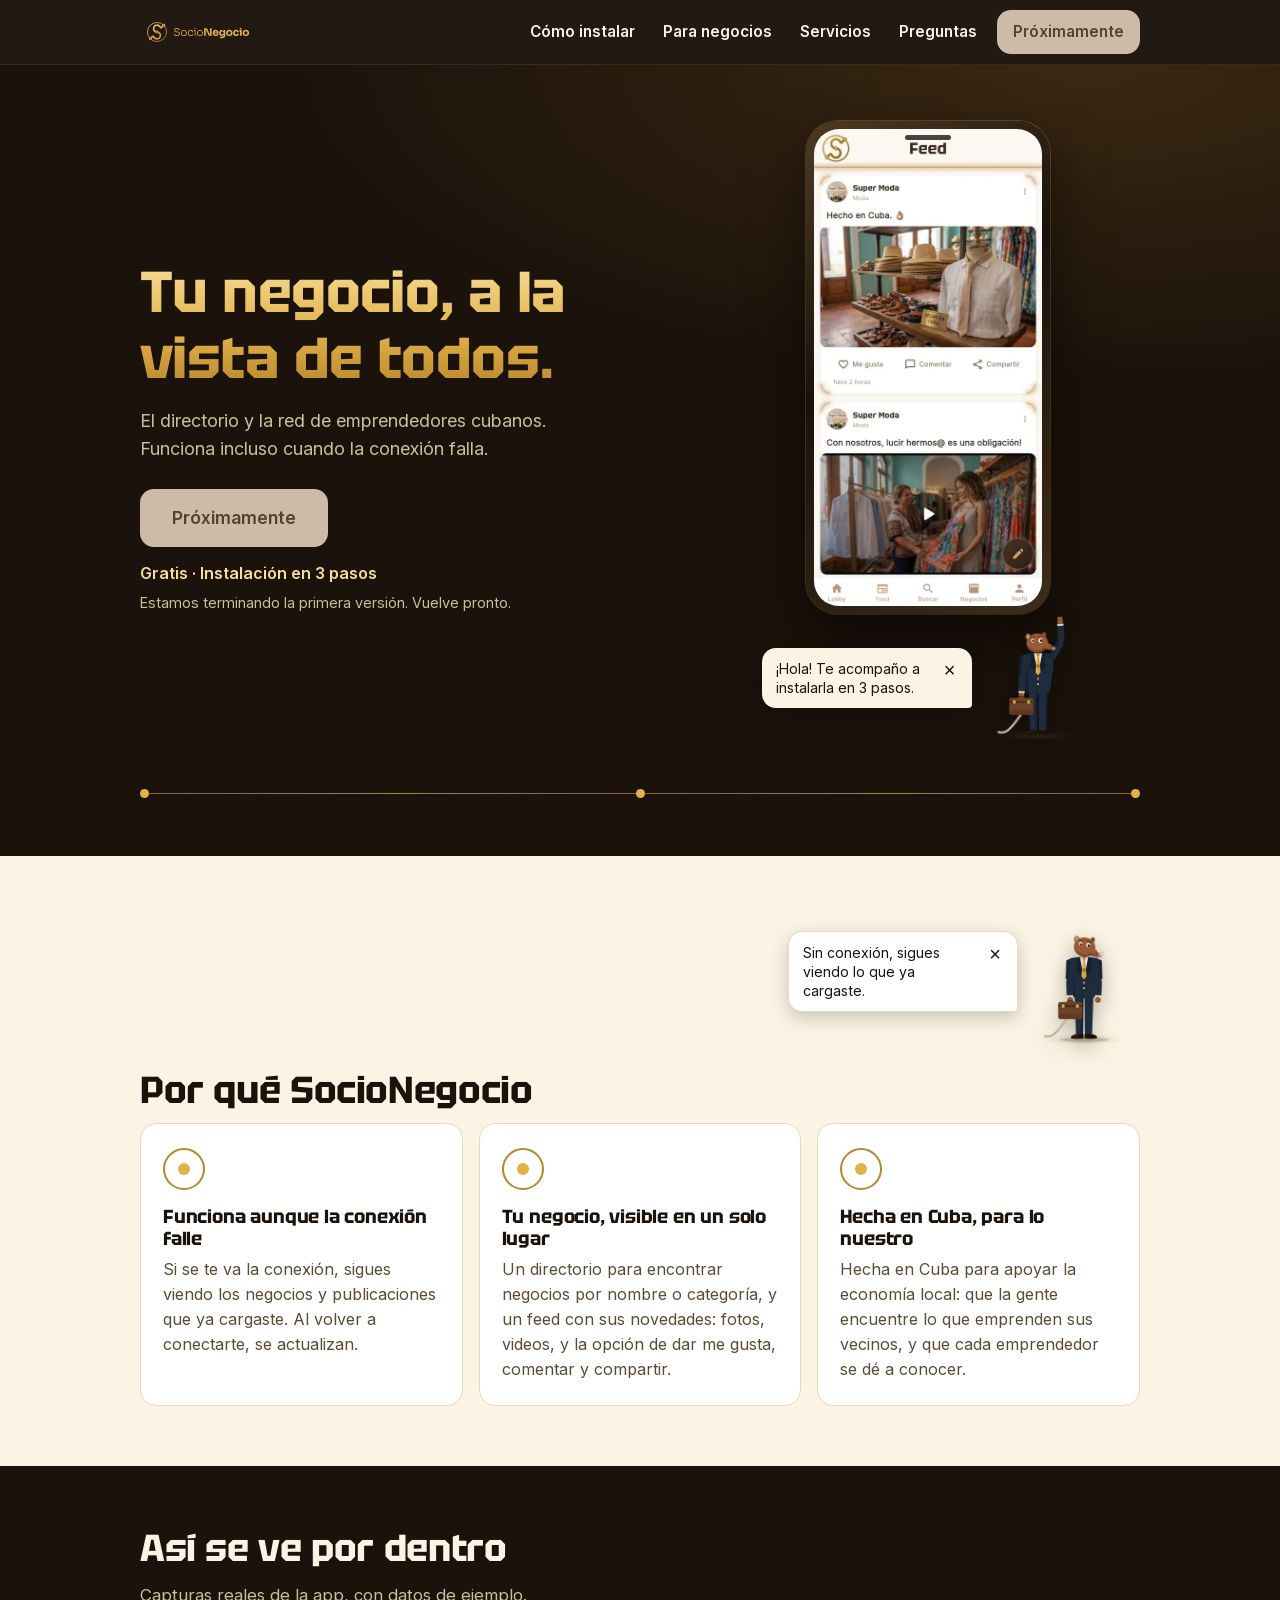
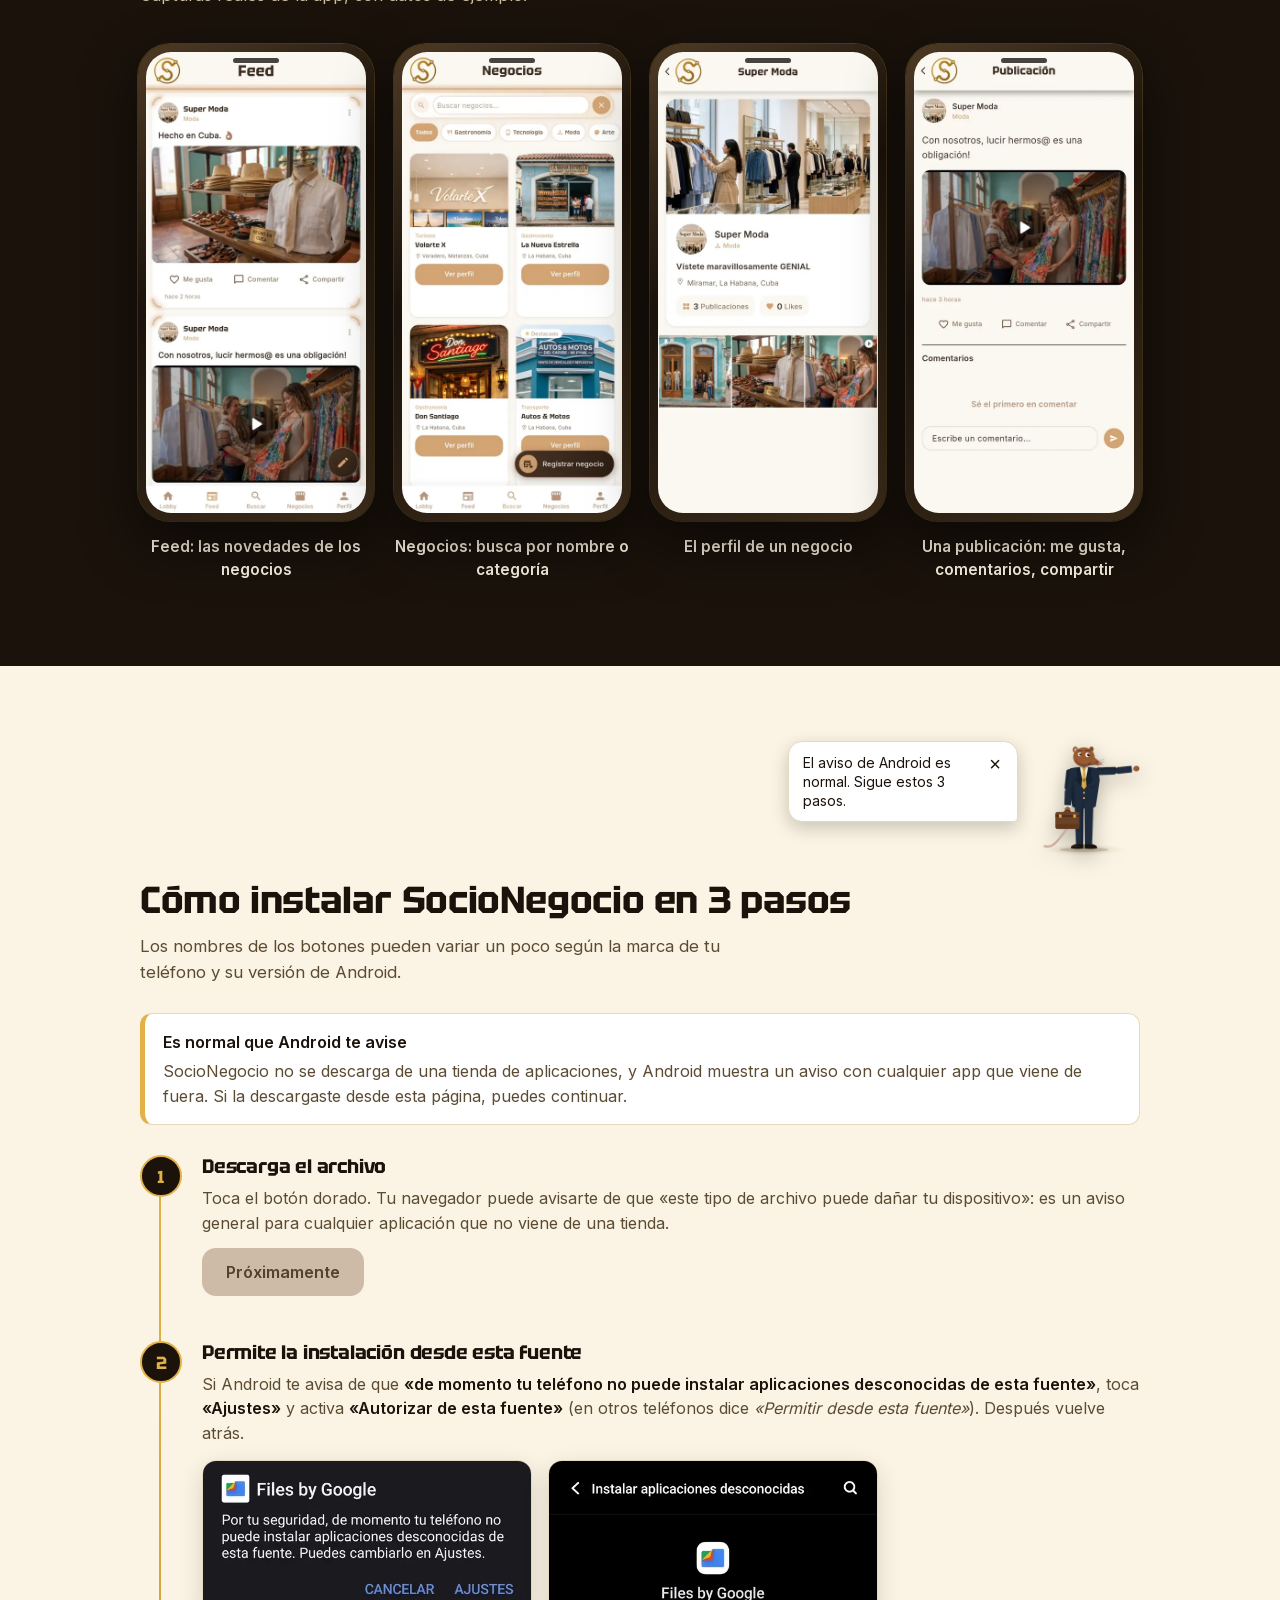
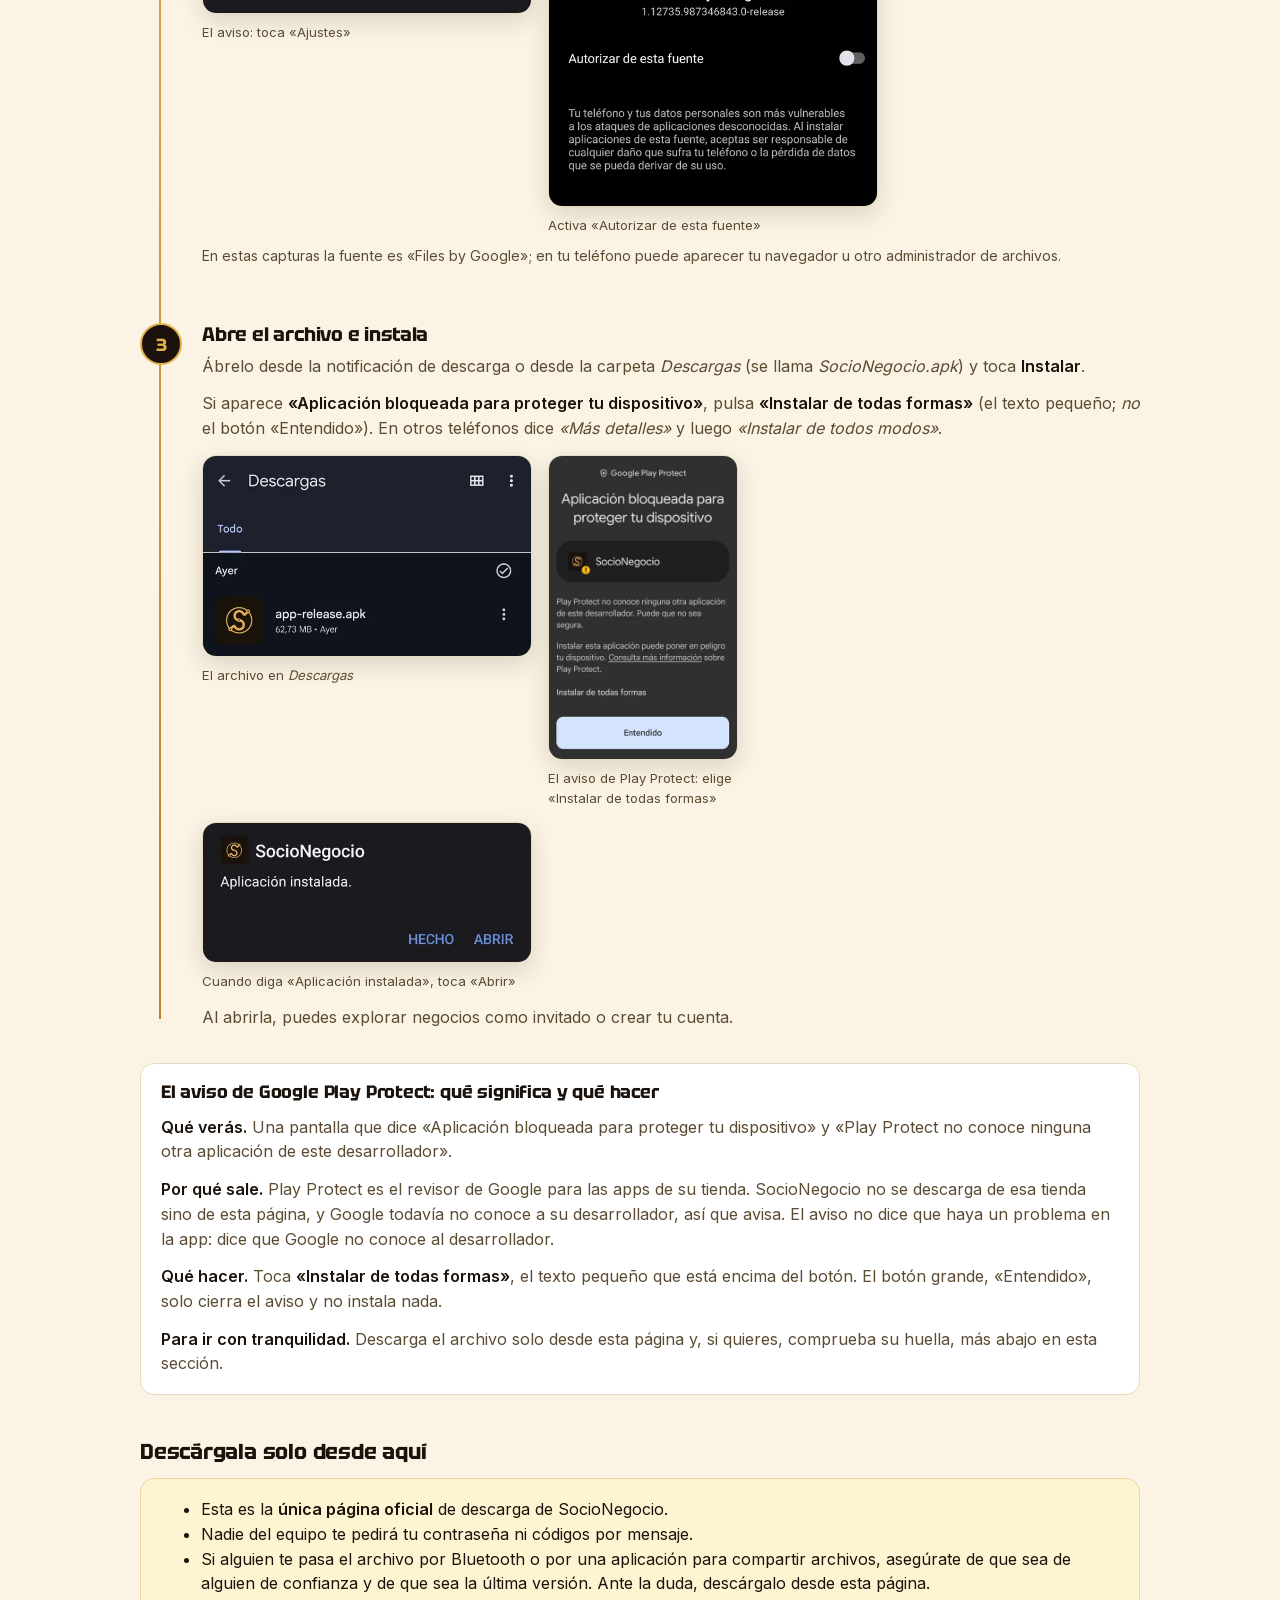
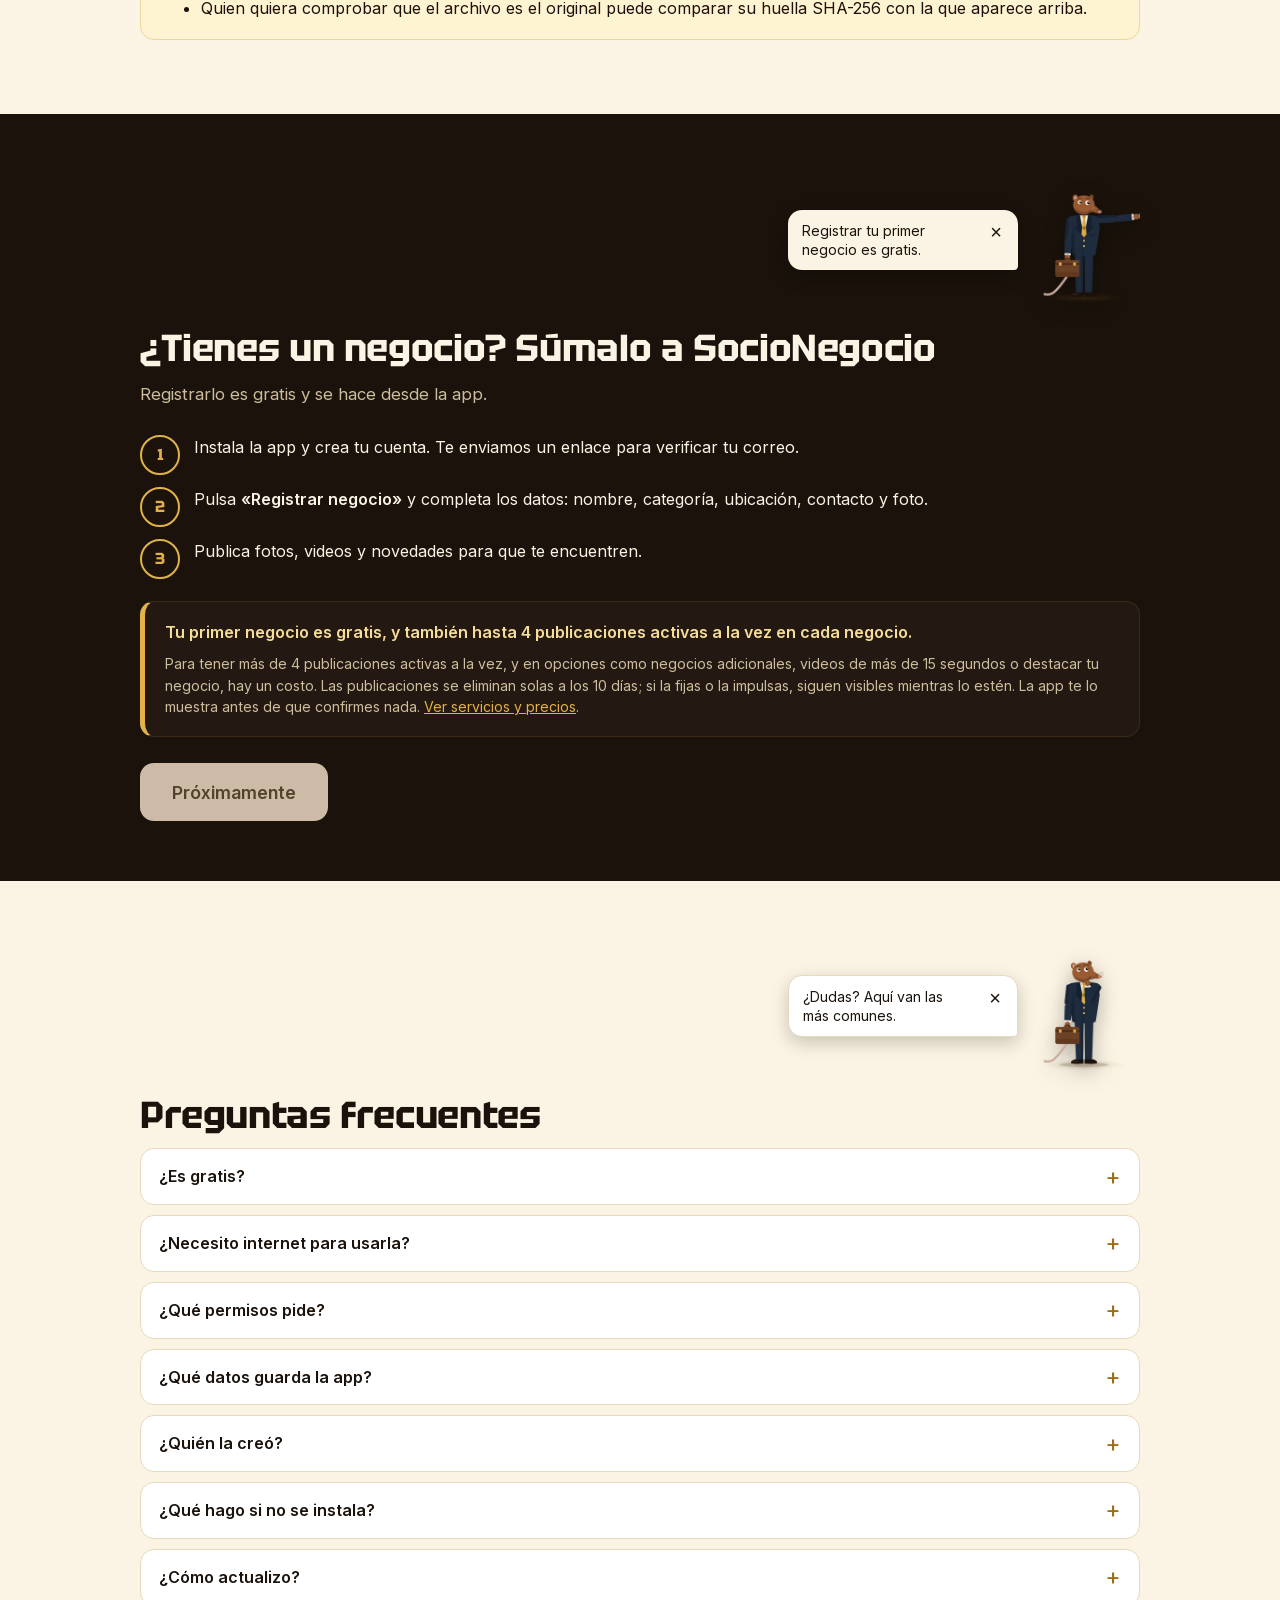
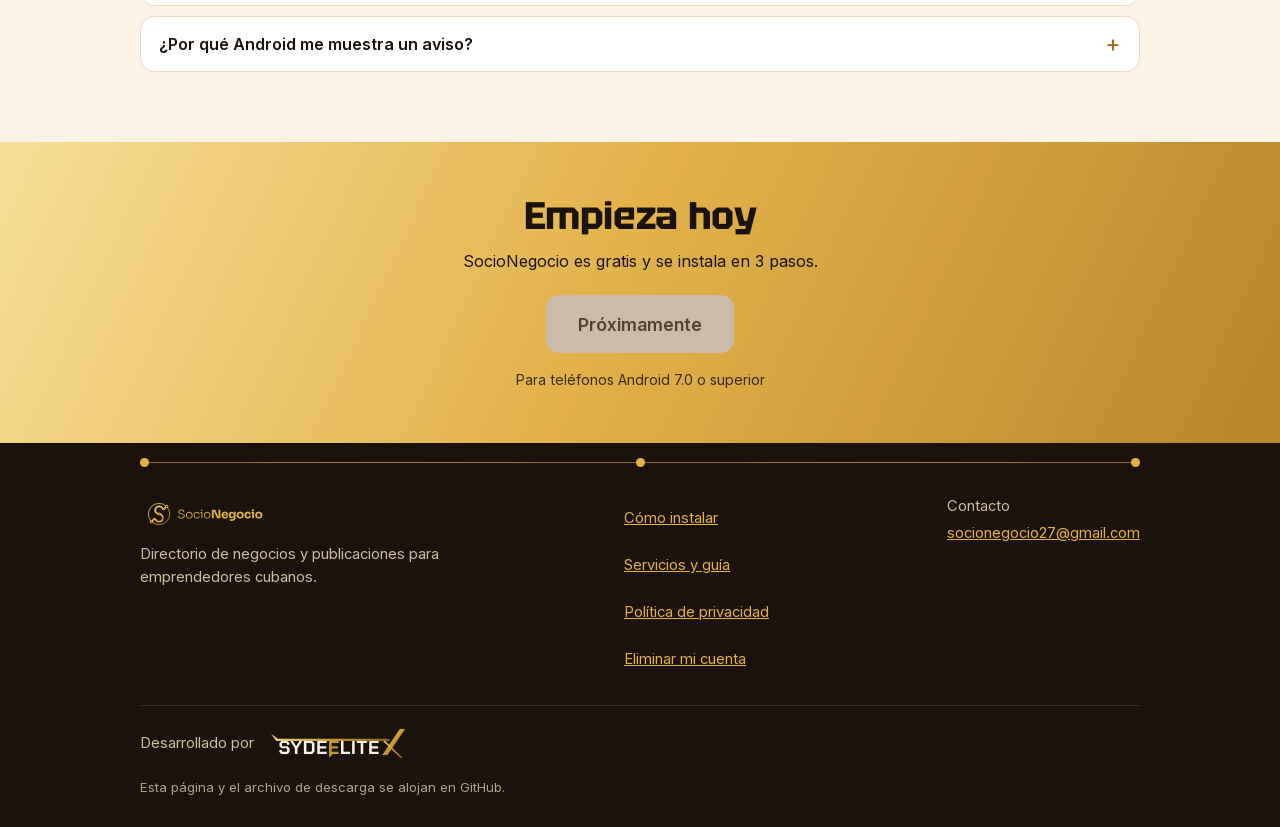
==== commit 8e318427: "Add files via upload" ====
--- a/index.html
+++ b/index.html
@@ -38,6 +38,7 @@
     <nav class="cab__nav" aria-label="Principal">
       <a href="#instalar">Cómo instalar</a>
       <a href="#negocios">Para negocios</a>
+      <a href="servicios.html">Servicios</a>
       <a href="#preguntas">Preguntas</a>
     </nav>
     <a class="btn btn--sm js-descargar" href="https://github.com/SydeLaptop/socionegocio-legal/releases/latest/download/SocioNegocio.apk" data-texto="Descargar">Descargar</a>
@@ -200,7 +201,7 @@
     </ol>
     <div class="gratis reveal">
       <p><strong>Tu primer negocio es gratis, y también hasta 4 publicaciones activas a la vez en cada negocio.</strong></p>
-      <p class="nota" style="margin:0">Para tener más de 4 publicaciones activas a la vez, y en opciones como negocios adicionales, videos de más de 15 segundos o destacar tu negocio, hay un costo. Las publicaciones se eliminan solas a los 10 días; si la fijas o la impulsas, siguen visibles mientras lo estén. La app te lo muestra antes de que confirmes nada.</p>
+      <p class="nota" style="margin:0">Para tener más de 4 publicaciones activas a la vez, y en opciones como negocios adicionales, videos de más de 15 segundos o destacar tu negocio, hay un costo. Las publicaciones se eliminan solas a los 10 días; si la fijas o la impulsas, siguen visibles mientras lo estén. La app te lo muestra antes de que confirmes nada. <a href="servicios.html">Ver servicios y precios</a>.</p>
     </div>
     <a class="btn btn--grande js-descargar" href="https://github.com/SydeLaptop/socionegocio-legal/releases/latest/download/SocioNegocio.apk" data-texto="Descargar y registrar mi negocio">Descargar y registrar mi negocio</a>
   </div>
@@ -264,6 +265,7 @@
       <nav aria-label="Enlaces del pie">
         <ul>
           <li><a href="#instalar">Cómo instalar</a></li>
+          <li><a href="servicios.html">Servicios y guía</a></li>
           <li><a href="privacidad.html">Política de privacidad</a></li>
           <li><a href="eliminar-cuenta.html">Eliminar mi cuenta</a></li>
         </ul>
--- a/estilo.css
+++ b/estilo.css
@@ -220,3 +220,27 @@
   .legal td{border:0;padding:4px 14px}
   .legal td[data-et]::before{content:attr(data-et);display:block;font-weight:600;font-size:.8rem;color:var(--texto-suave)}
 }
+
+/* ---------- Servicios y guía (servicios.html) ----------
+   Bloque nuevo, agregado al final. Todas las clases empiezan con "sv-": no cambia ninguna regla anterior. */
+.sv-tabs{list-style:none;margin:28px 0 0;padding:0 0 4px;display:flex;gap:10px;overflow-x:auto;-webkit-overflow-scrolling:touch;scrollbar-width:none}
+.sv-tabs::-webkit-scrollbar{display:none}
+.sv-tabs a{display:inline-flex;align-items:center;min-height:44px;padding:8px 16px;border:1px solid var(--linea-cafe);border-radius:999px;color:var(--crema);text-decoration:none;font-weight:600;font-size:.92rem;white-space:nowrap;transition:border-color .2s,color .2s}
+.sv-tabs a:hover{border-color:var(--oro);color:var(--oro)}
+@media(min-width:860px){.sv-tabs{flex-wrap:wrap;overflow:visible}}
+
+.sv-grid{list-style:none;margin:0;padding:0;display:grid;gap:16px}
+@media(min-width:760px){.sv-grid{grid-template-columns:repeat(2,1fr)}.sv-grid>li:last-child:nth-child(odd){grid-column:1/-1}}
+.sv-card{background:var(--cafe-2);border:1px solid var(--linea-cafe);border-radius:var(--radio);padding:24px 22px;display:flex;flex-direction:column}
+.sv-card h3{font-size:1.2rem;color:var(--oro-claro);margin:0 0 8px}
+.sv-card p{margin:0 0 .8em;color:var(--suave-cafe)}
+.sv-precios{list-style:none;margin:6px 0 14px;padding:0}
+.sv-precios li{display:flex;justify-content:space-between;align-items:baseline;gap:12px;padding:10px 0;border-top:1px solid var(--linea-cafe);color:var(--crema)}
+.sv-precios li:last-child{border-bottom:1px solid var(--linea-cafe)}
+.sv-precios b{font:700 1.25rem var(--f-titulos);color:var(--oro);white-space:nowrap}
+.sv-card .sv-nota{font-size:.88rem}
+.sv-card .sv-conviene{margin:auto 0 0;padding-top:6px;font-size:.93rem;color:var(--crema)}
+.sv-conviene strong{color:var(--oro-claro)}
+.sv-total{margin:auto 0 0;padding-top:12px;border-top:1px solid var(--linea-cafe);font-size:.93rem;color:var(--crema)}
+.sv-total b{font:700 1.15rem var(--f-titulos);color:var(--oro);margin-left:4px}
+.sv-aparte{margin-top:26px}
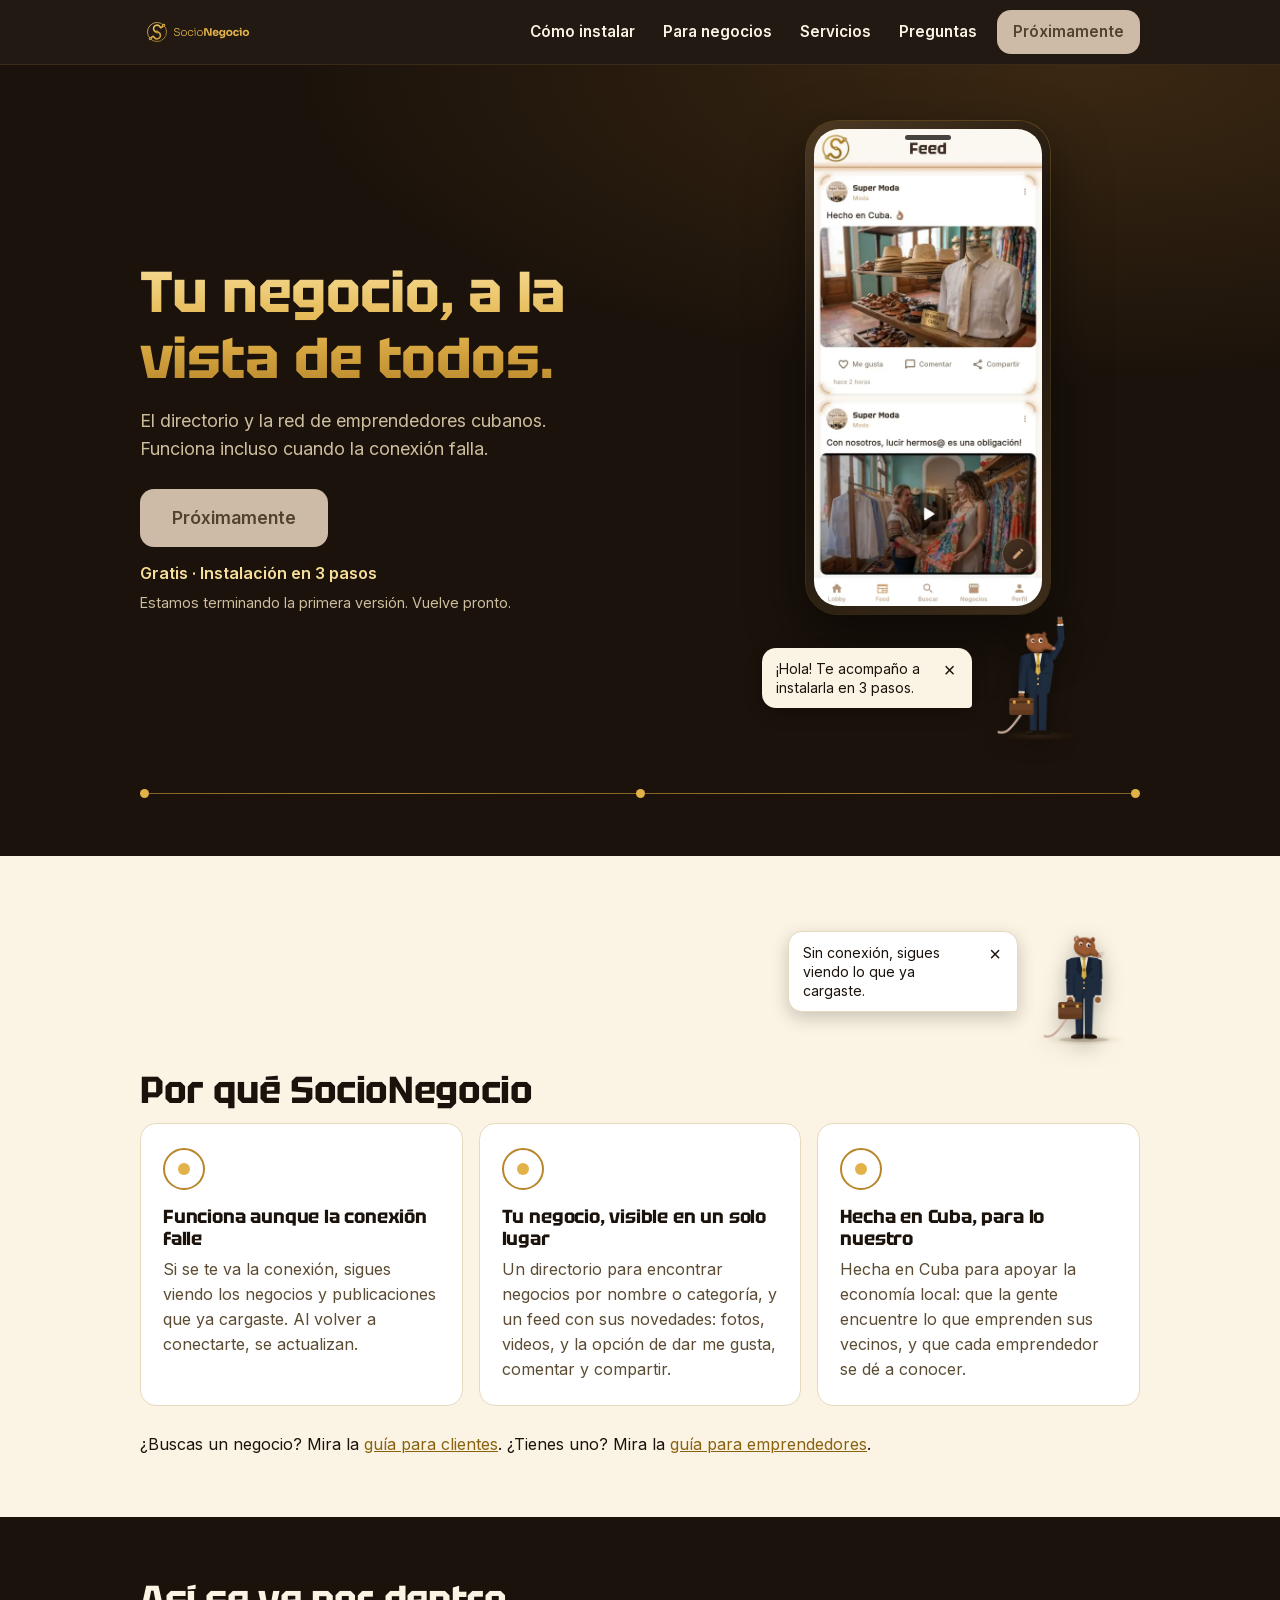
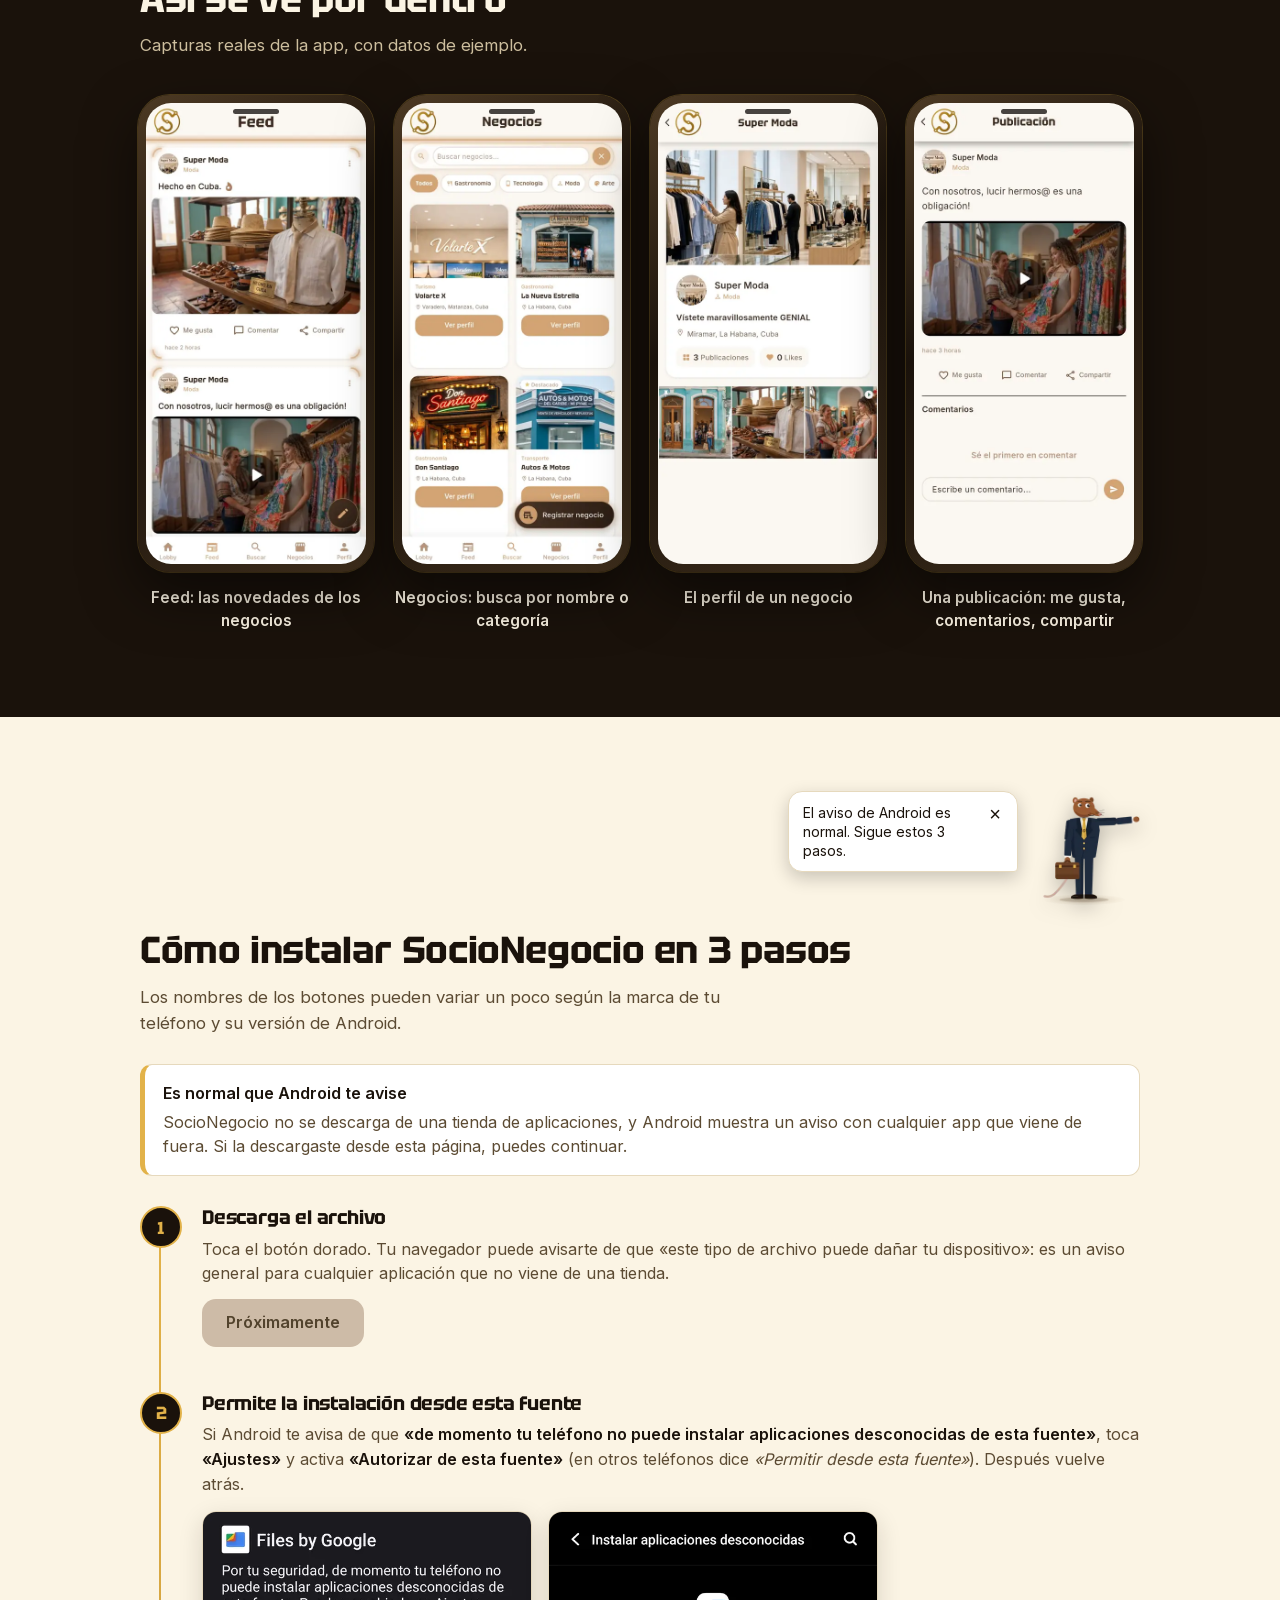
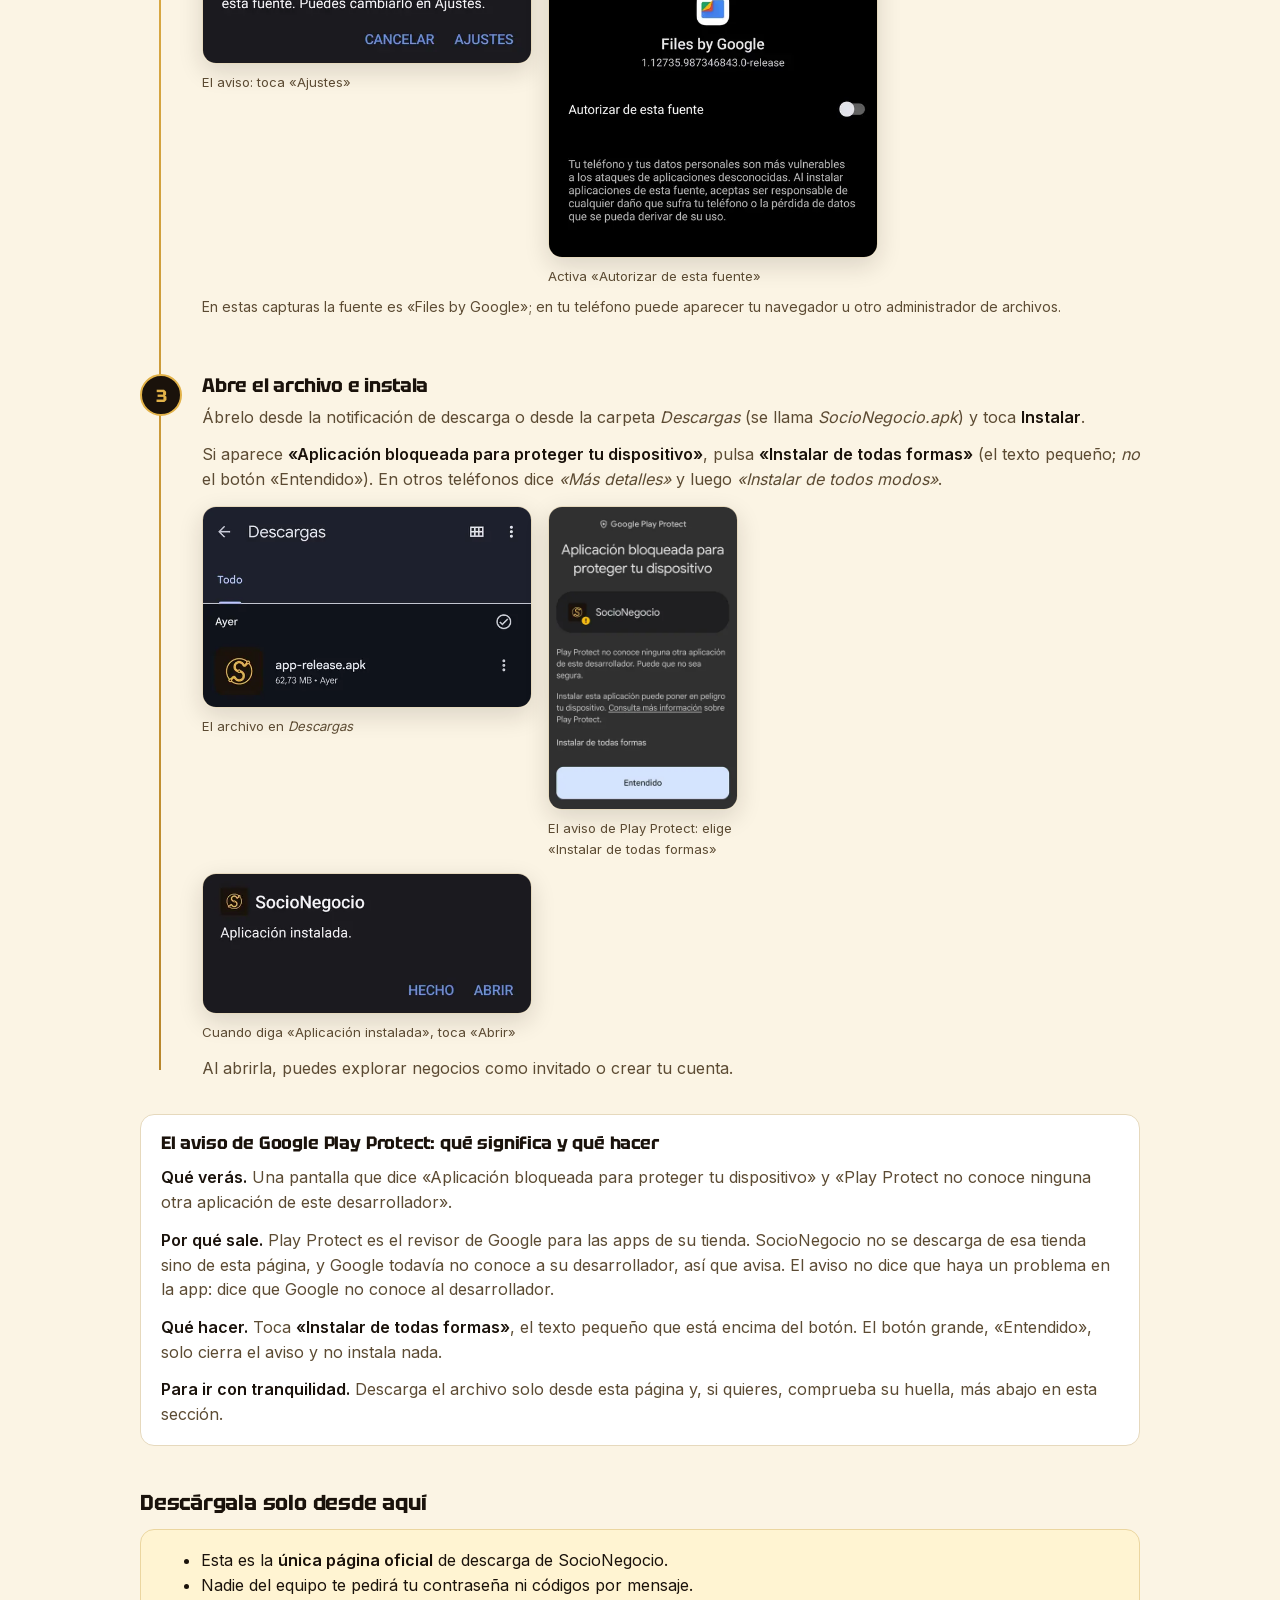
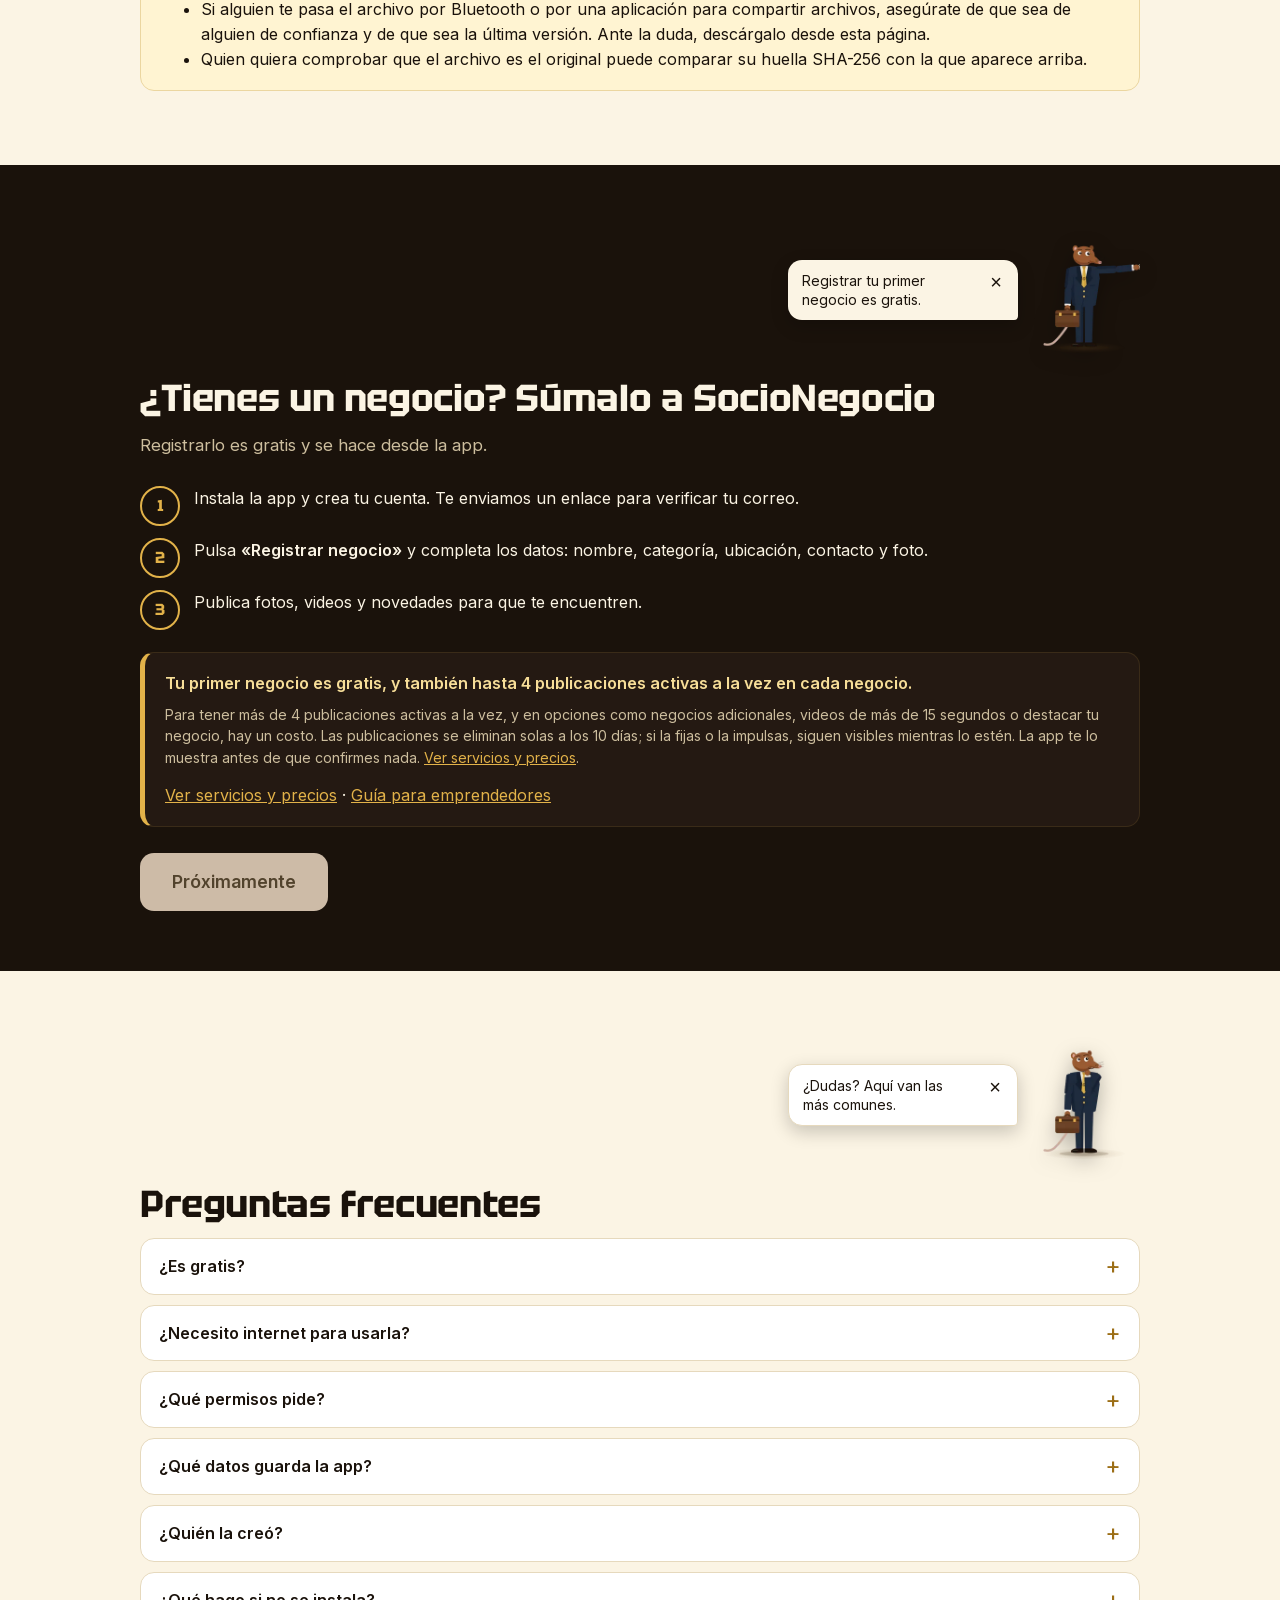
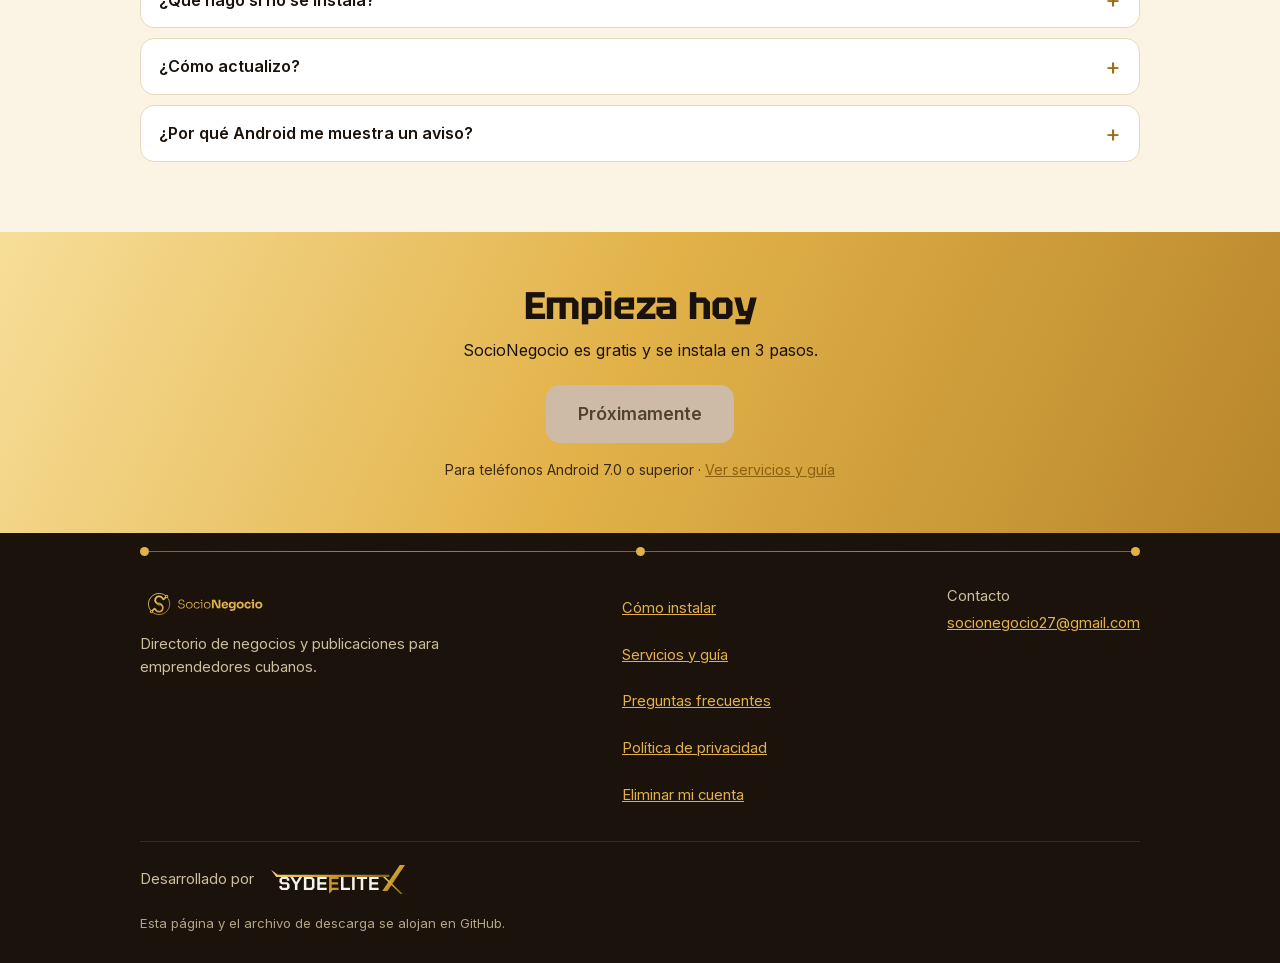
==== commit 3e4dabb1: "Add files via upload" ====
--- a/index.html
+++ b/index.html
@@ -35,13 +35,14 @@
 <header class="cab">
   <div class="cab__in">
     <a class="cab__logo" href="#inicio" aria-label="SocioNegocio, inicio"><img src="img/logo-horizontal-oscuro.svg" width="115" height="34" alt="SocioNegocio"></a>
-    <nav class="cab__nav" aria-label="Principal">
+    <nav class="cab__nav" id="cab-menu" aria-label="Principal">
       <a href="#instalar">Cómo instalar</a>
       <a href="#negocios">Para negocios</a>
       <a href="servicios.html">Servicios</a>
       <a href="#preguntas">Preguntas</a>
     </nav>
     <a class="btn btn--sm js-descargar" href="https://github.com/SydeLaptop/socionegocio-legal/releases/latest/download/SocioNegocio.apk" data-texto="Descargar">Descargar</a>
+    <button class="cab__menu" type="button" aria-expanded="false" aria-controls="cab-menu" aria-label="Abrir menú"><span class="cab__menu-barras" aria-hidden="true"></span></button>
   </div>
 </header>
 <main id="contenido">
@@ -92,6 +93,7 @@
         <p>Hecha en Cuba para apoyar la economía local: que la gente encuentre lo que emprenden sus vecinos, y que cada emprendedor se dé a conocer.</p>
       </li>
     </ul>
+    <p class="reveal" style="margin:26px 0 0">¿Buscas un negocio? Mira la <a href="servicios.html#clientes">guía para clientes</a>. ¿Tienes uno? Mira la <a href="servicios.html#emprendedores">guía para emprendedores</a>.</p>
   </div>
 </section>
 
@@ -202,6 +204,7 @@
     <div class="gratis reveal">
       <p><strong>Tu primer negocio es gratis, y también hasta 4 publicaciones activas a la vez en cada negocio.</strong></p>
       <p class="nota" style="margin:0">Para tener más de 4 publicaciones activas a la vez, y en opciones como negocios adicionales, videos de más de 15 segundos o destacar tu negocio, hay un costo. Las publicaciones se eliminan solas a los 10 días; si la fijas o la impulsas, siguen visibles mientras lo estén. La app te lo muestra antes de que confirmes nada. <a href="servicios.html">Ver servicios y precios</a>.</p>
+      <p style="margin:14px 0 0"><a href="servicios.html#servicios">Ver servicios y precios</a> · <a href="servicios.html#emprendedores">Guía para emprendedores</a></p>
     </div>
     <a class="btn btn--grande js-descargar" href="https://github.com/SydeLaptop/socionegocio-legal/releases/latest/download/SocioNegocio.apk" data-texto="Descargar y registrar mi negocio">Descargar y registrar mi negocio</a>
   </div>
@@ -215,7 +218,7 @@
         <img src="img/pepito-pensar.webp" data-anim="img/pepito-pensar-anim.webp" width="240" height="279" alt="Pepito, tu guía" loading="lazy" decoding="async">
       </div>
     <h2 class="reveal">Preguntas frecuentes</h2>
-    <details class="reveal"><summary>¿Es gratis?</summary><div class="resp"><p>Sí. Descargar y usar SocioNegocio no cuesta nada. Registrar tu primer negocio y tener hasta 4 publicaciones activas a la vez en cada negocio también es gratis. Algunas opciones para negocios tienen costo (más publicaciones, videos más largos, negocios adicionales y destacar tu negocio), y la app te lo muestra antes de que confirmes.</p></div></details>
+    <details class="reveal"><summary>¿Es gratis?</summary><div class="resp"><p>Sí. Descargar y usar SocioNegocio no cuesta nada. Registrar tu primer negocio y tener hasta 4 publicaciones activas a la vez en cada negocio también es gratis. Algunas opciones para negocios tienen costo (más publicaciones, videos más largos, negocios adicionales y destacar tu negocio), y la app te lo muestra antes de que confirmes. Mira todos los servicios y sus precios en <a href="servicios.html#servicios">Servicios y guía</a>.</p></div></details>
     <details class="reveal"><summary>¿Necesito internet para usarla?</summary><div class="resp"><p>Para ver los negocios y publicaciones que ya cargaste, no siempre. Para crear tu cuenta, publicar, comentar o subir fotos y videos, sí necesitas conexión.</p></div></details>
     <details class="reveal"><summary>¿Qué permisos pide?</summary><div class="resp">
       <p>Estos son todos los permisos que la app pide según su archivo de instalación (sin contar uno interno que Android agrega para proteger a la propia app):</p>
@@ -249,7 +252,7 @@
     <h2>Empieza hoy</h2>
     <p>SocioNegocio es gratis y se instala en 3 pasos.</p>
     <a class="btn btn--oscuro btn--grande js-descargar" href="https://github.com/SydeLaptop/socionegocio-legal/releases/latest/download/SocioNegocio.apk" data-texto="Descargar para Android">Descargar para Android</a>
-    <p class="nota">Para teléfonos Android 7.0 o superior</p>
+    <p class="nota">Para teléfonos Android 7.0 o superior · <a href="servicios.html">Ver servicios y guía</a></p>
   </div>
 </section>
 
@@ -266,6 +269,7 @@
         <ul>
           <li><a href="#instalar">Cómo instalar</a></li>
           <li><a href="servicios.html">Servicios y guía</a></li>
+          <li><a href="#preguntas">Preguntas frecuentes</a></li>
           <li><a href="privacidad.html">Política de privacidad</a></li>
           <li><a href="eliminar-cuenta.html">Eliminar mi cuenta</a></li>
         </ul>
--- a/estilo.css
+++ b/estilo.css
@@ -244,3 +244,43 @@
 .sv-total{margin:auto 0 0;padding-top:12px;border-top:1px solid var(--linea-cafe);font-size:.93rem;color:var(--crema)}
 .sv-total b{font:700 1.15rem var(--f-titulos);color:var(--oro);margin-left:4px}
 .sv-aparte{margin-top:26px}
+
+/* ---------- Navegación entre páginas ----------
+   En el móvil el menú de la cabecera estaba oculto y solo se podía pasar de una página a otra desde el pie.
+   Ahora hay un botón de menú. Sin JavaScript, los enlaces se muestran en una fila bajo el logo. */
+.cab__menu{display:none;align-items:center;justify-content:center;width:46px;height:46px;margin-left:8px;padding:0;background:transparent;border:1px solid var(--linea-cafe);border-radius:12px;color:var(--crema);cursor:pointer}
+.cab__menu:hover{border-color:var(--oro);color:var(--oro)}
+.cab__menu-barras,.cab__menu-barras::before,.cab__menu-barras::after{display:block;width:20px;height:2px;background:currentColor;border-radius:2px;transition:transform .2s ease,opacity .2s ease}
+.cab__menu-barras{position:relative}
+.cab__menu-barras::before,.cab__menu-barras::after{content:"";position:absolute;left:0}
+.cab__menu-barras::before{top:-6px}
+.cab__menu-barras::after{top:6px}
+.cab__menu[aria-expanded="true"] .cab__menu-barras{background:transparent}
+.cab__menu[aria-expanded="true"] .cab__menu-barras::before{transform:translateY(6px) rotate(45deg)}
+.cab__menu[aria-expanded="true"] .cab__menu-barras::after{transform:translateY(-6px) rotate(-45deg)}
+.cab__nav a[aria-current="page"]{color:var(--oro)}
+@media(max-width:759.98px){
+  .js .cab__menu{display:inline-flex}
+  .js .cab__nav{display:none;position:absolute;left:0;right:0;top:100%;flex-direction:column;gap:0;margin:0;padding:4px 20px 12px;background:var(--cafe);border-bottom:1px solid var(--linea-cafe);box-shadow:0 14px 28px rgba(0,0,0,.35)}
+  .js .cab__nav.abierto{display:flex}
+  .js .cab__nav a{padding:15px 2px;border-top:1px solid var(--linea-cafe);font-size:1rem}
+  .js .cab__nav a:first-child{border-top:0}
+  html:not(.js) .cab__in{flex-wrap:wrap}
+  html:not(.js) .cab__nav{display:flex;flex-wrap:wrap;gap:2px 18px;width:100%;order:3;margin:0}
+}
+@media(prefers-reduced-motion:reduce){.cab__menu-barras,.cab__menu-barras::before,.cab__menu-barras::after{transition:none}}
+
+/* ---------- Tarjetas de enlace («Sigue explorando») ---------- */
+.sv-links{list-style:none;margin:22px 0 0;padding:0;display:grid;gap:12px}
+@media(min-width:760px){.sv-links{grid-template-columns:repeat(2,1fr)}}
+.sv-links a{display:block;height:100%;min-height:44px;padding:18px 20px;background:#fff;border:1px solid var(--linea);border-radius:var(--radio);color:var(--texto);text-decoration:none}
+.sv-links a:hover{border-color:var(--oro-oscuro)}
+.sv-links b{display:block;margin-bottom:4px;font:700 1.05rem var(--f-titulos);color:var(--texto)}
+.sv-links span{color:var(--texto-suave);font-size:.93rem}
+
+/* Pantallas muy estrechas (320 a 400 px): la cabecera con logo, «Descargar» y menú debe caber sin salirse. */
+@media(max-width:400px){
+  .cab__in{gap:10px;padding-left:14px;padding-right:14px}
+  .cab .btn--sm{padding:8px 12px}
+  .cab__menu{margin-left:0}
+}
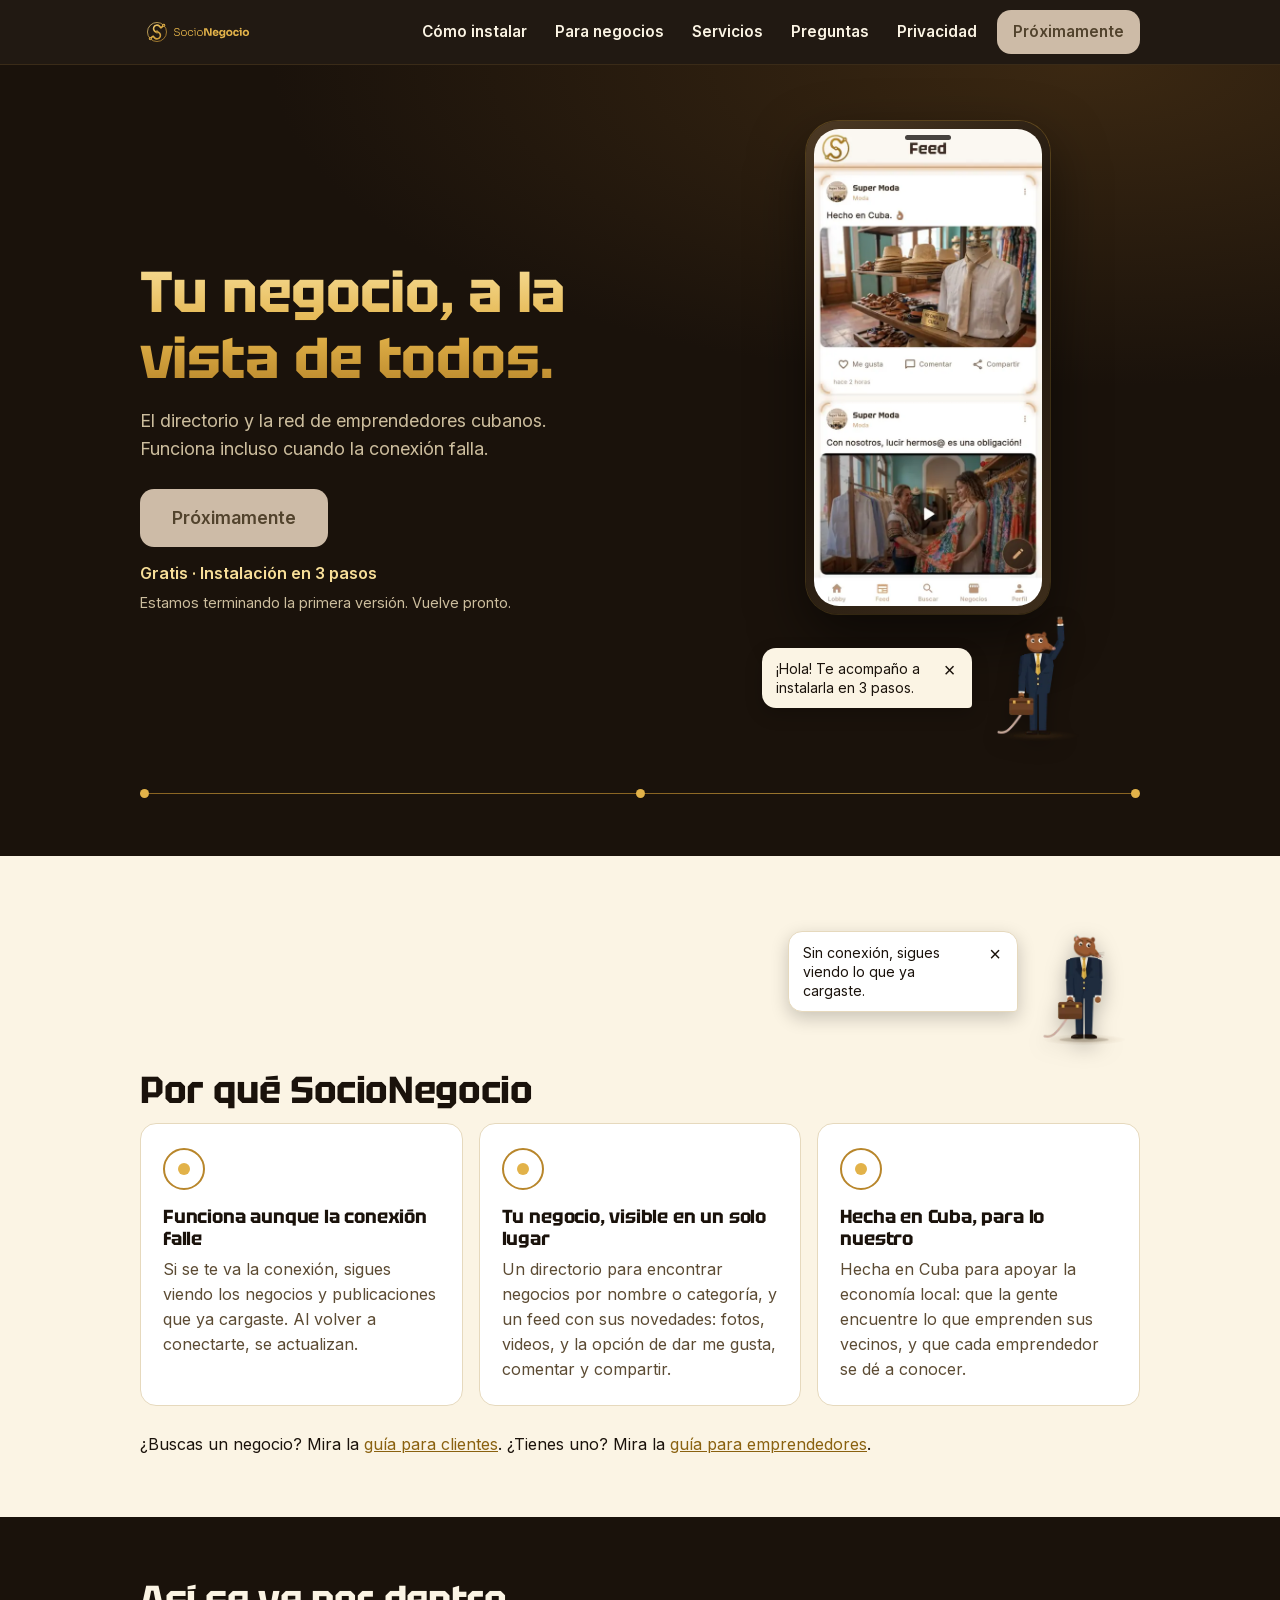
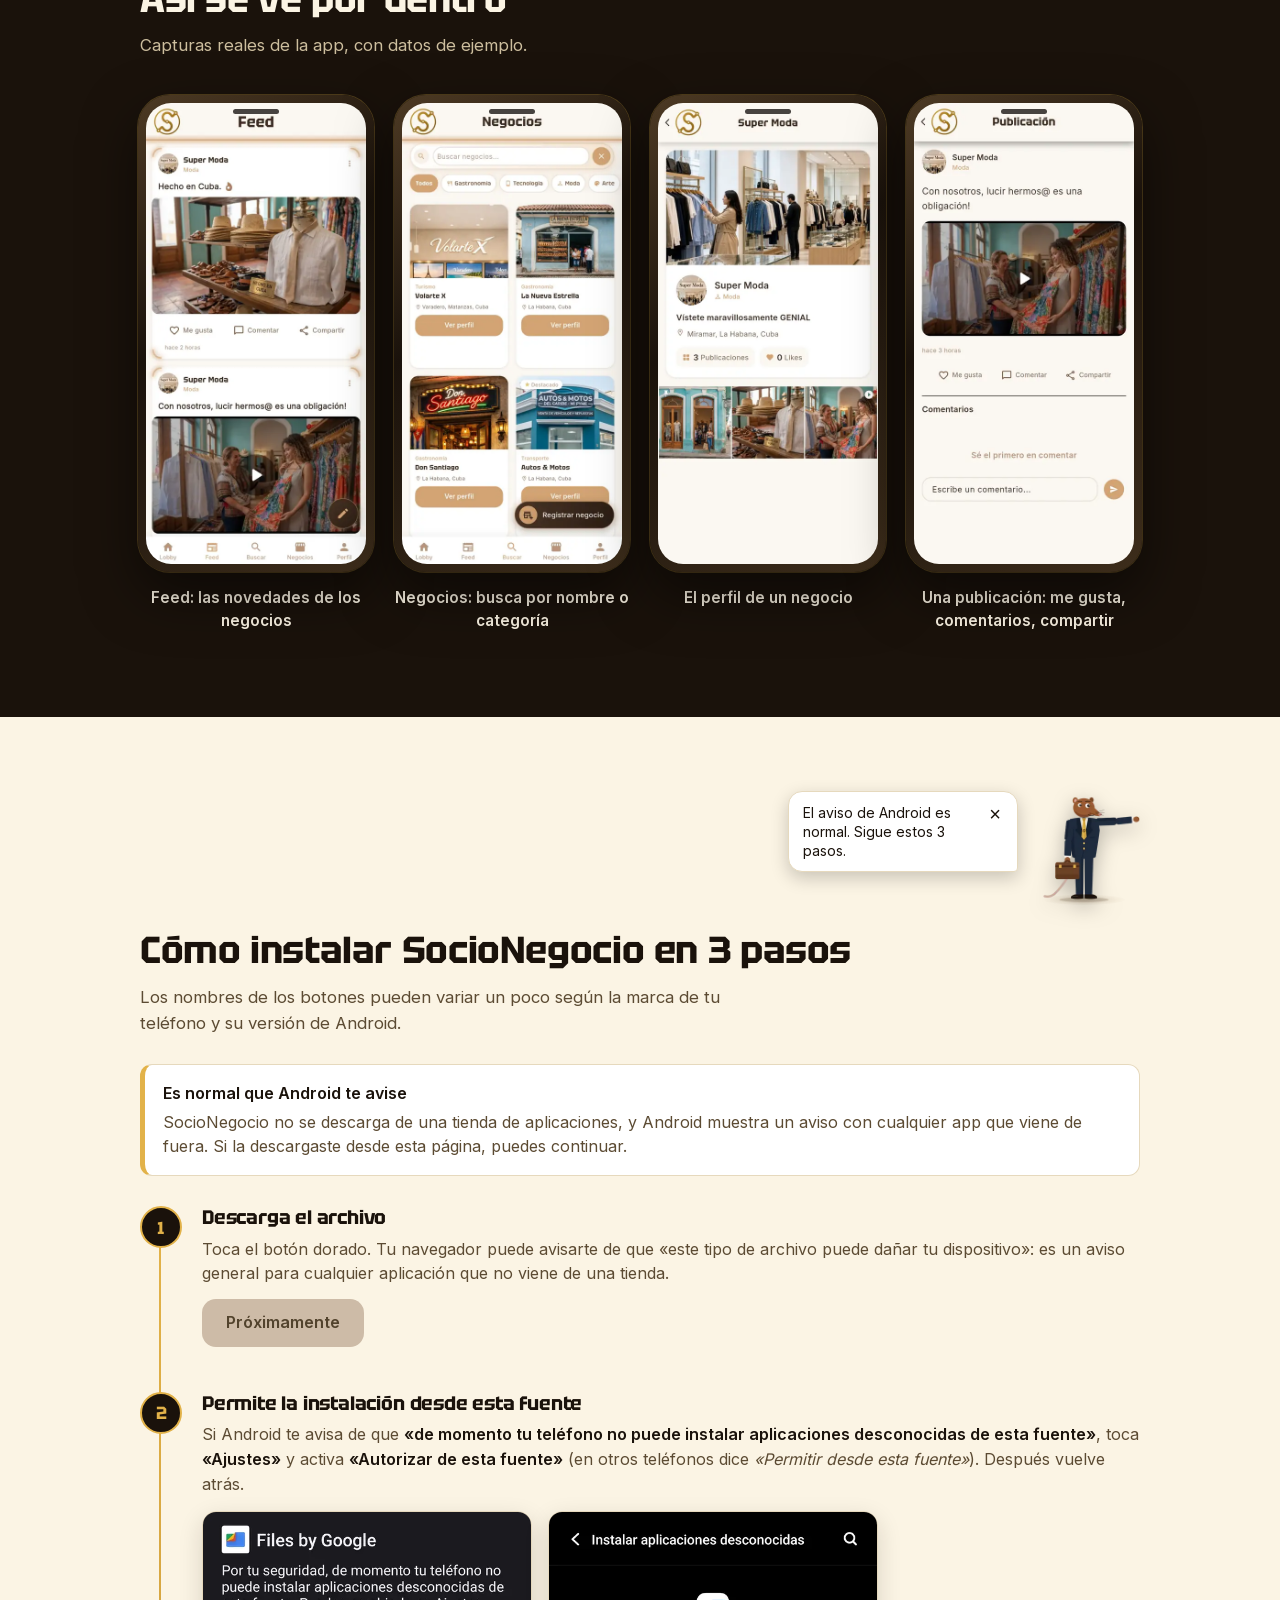
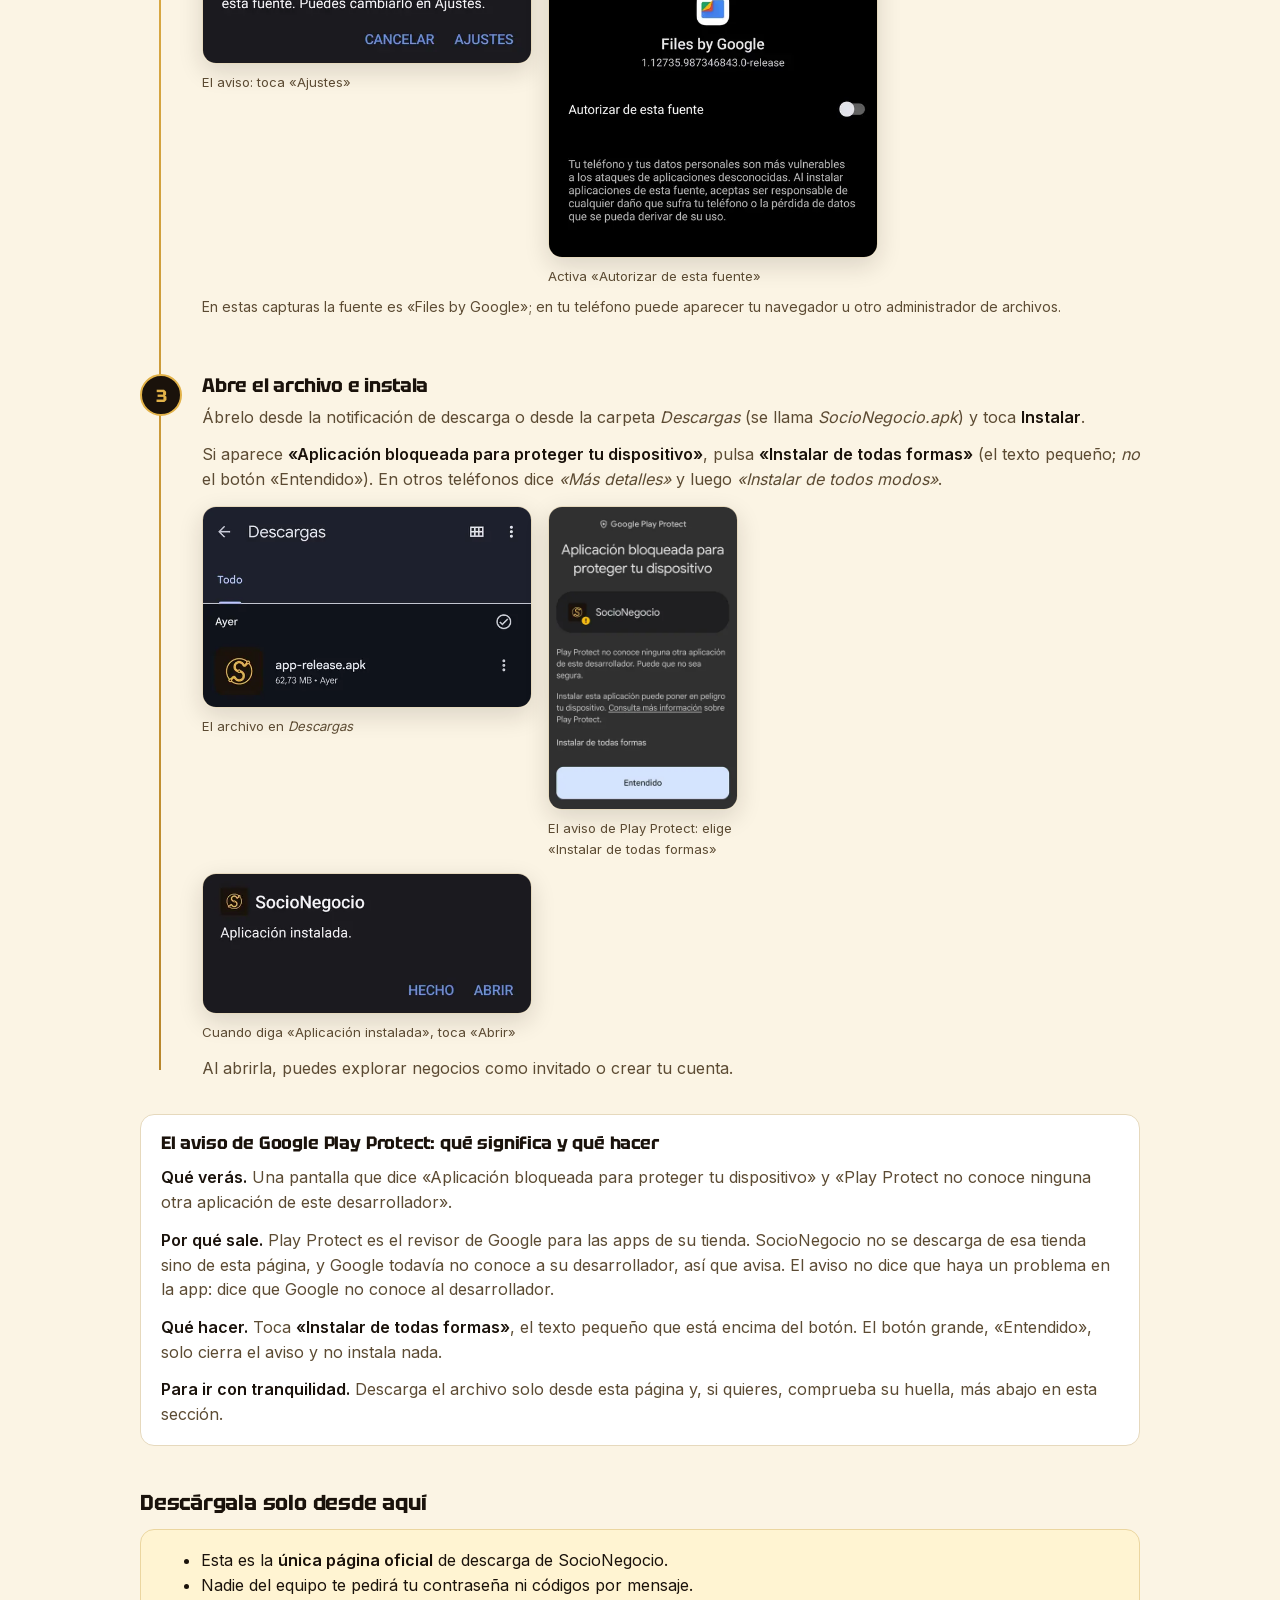
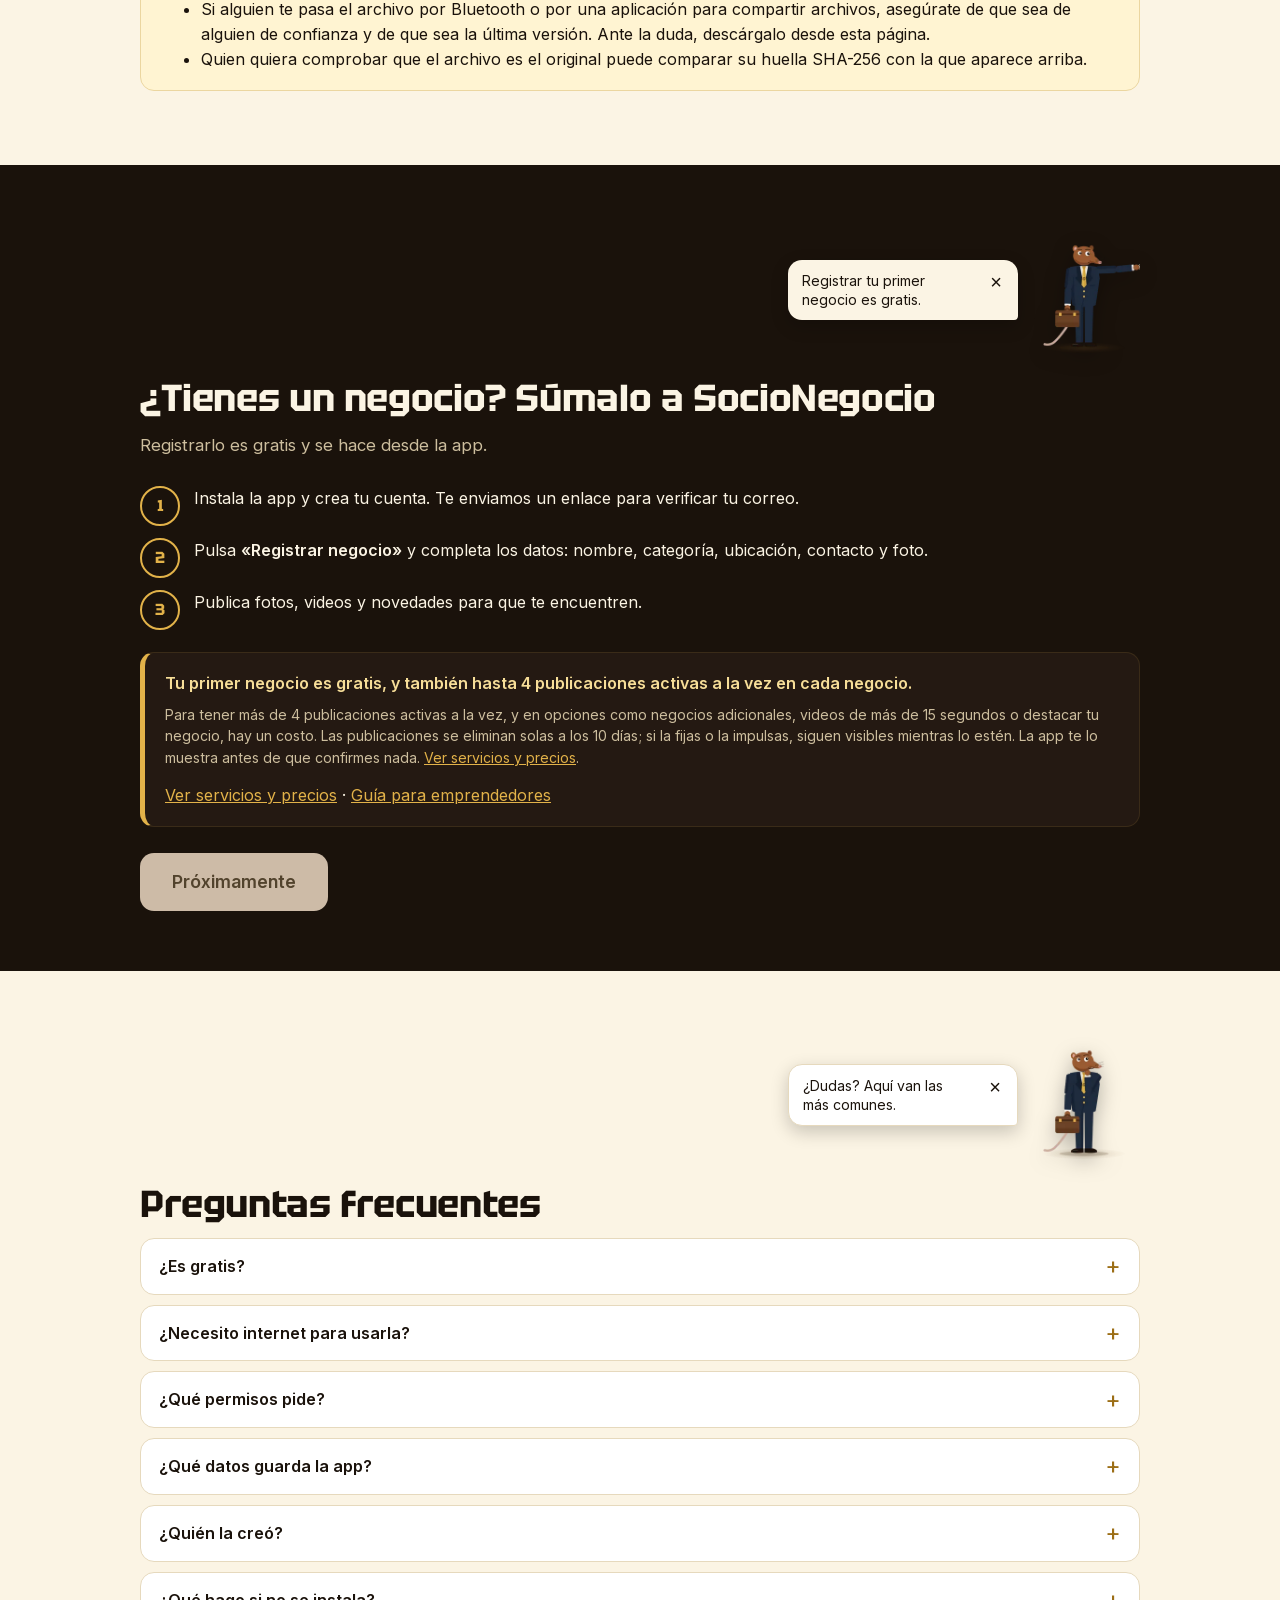
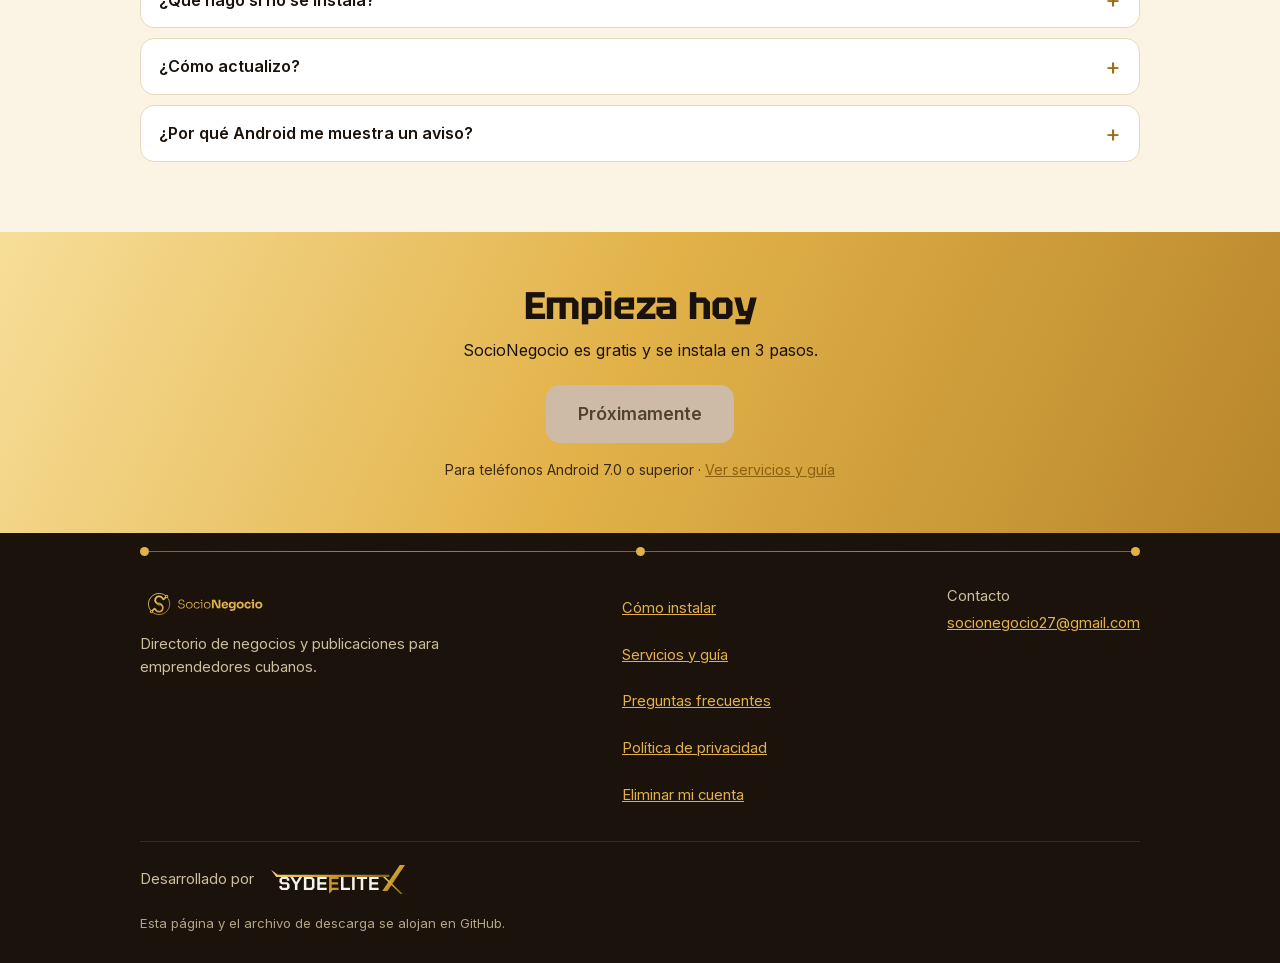
==== commit ed531867: "Add files via upload" ====
--- a/index.html
+++ b/index.html
@@ -40,6 +40,7 @@
       <a href="#negocios">Para negocios</a>
       <a href="servicios.html">Servicios</a>
       <a href="#preguntas">Preguntas</a>
+      <a href="privacidad.html">Privacidad</a>
     </nav>
     <a class="btn btn--sm js-descargar" href="https://github.com/SydeLaptop/socionegocio-legal/releases/latest/download/SocioNegocio.apk" data-texto="Descargar">Descargar</a>
     <button class="cab__menu" type="button" aria-expanded="false" aria-controls="cab-menu" aria-label="Abrir menú"><span class="cab__menu-barras" aria-hidden="true"></span></button>
--- a/estilo.css
+++ b/estilo.css
@@ -44,7 +44,7 @@
 .cab__nav a{color:var(--crema);text-decoration:none;font-weight:600;font-size:.95rem;padding:12px 2px}
 .cab__nav a:hover{color:var(--oro)}
 .cab .btn{margin-left:auto}
-@media(min-width:760px){.cab__nav{display:flex}.cab .btn{margin-left:0}}
+@media(min-width:900px){.cab__nav{display:flex}.cab .btn{margin-left:0}}
 
 /* ---------- Secciones ---------- */
 .seccion{padding:60px 0}
@@ -259,7 +259,7 @@
 .cab__menu[aria-expanded="true"] .cab__menu-barras::before{transform:translateY(6px) rotate(45deg)}
 .cab__menu[aria-expanded="true"] .cab__menu-barras::after{transform:translateY(-6px) rotate(-45deg)}
 .cab__nav a[aria-current="page"]{color:var(--oro)}
-@media(max-width:759.98px){
+@media(max-width:899.98px){
   .js .cab__menu{display:inline-flex}
   .js .cab__nav{display:none;position:absolute;left:0;right:0;top:100%;flex-direction:column;gap:0;margin:0;padding:4px 20px 12px;background:var(--cafe);border-bottom:1px solid var(--linea-cafe);box-shadow:0 14px 28px rgba(0,0,0,.35)}
   .js .cab__nav.abierto{display:flex}
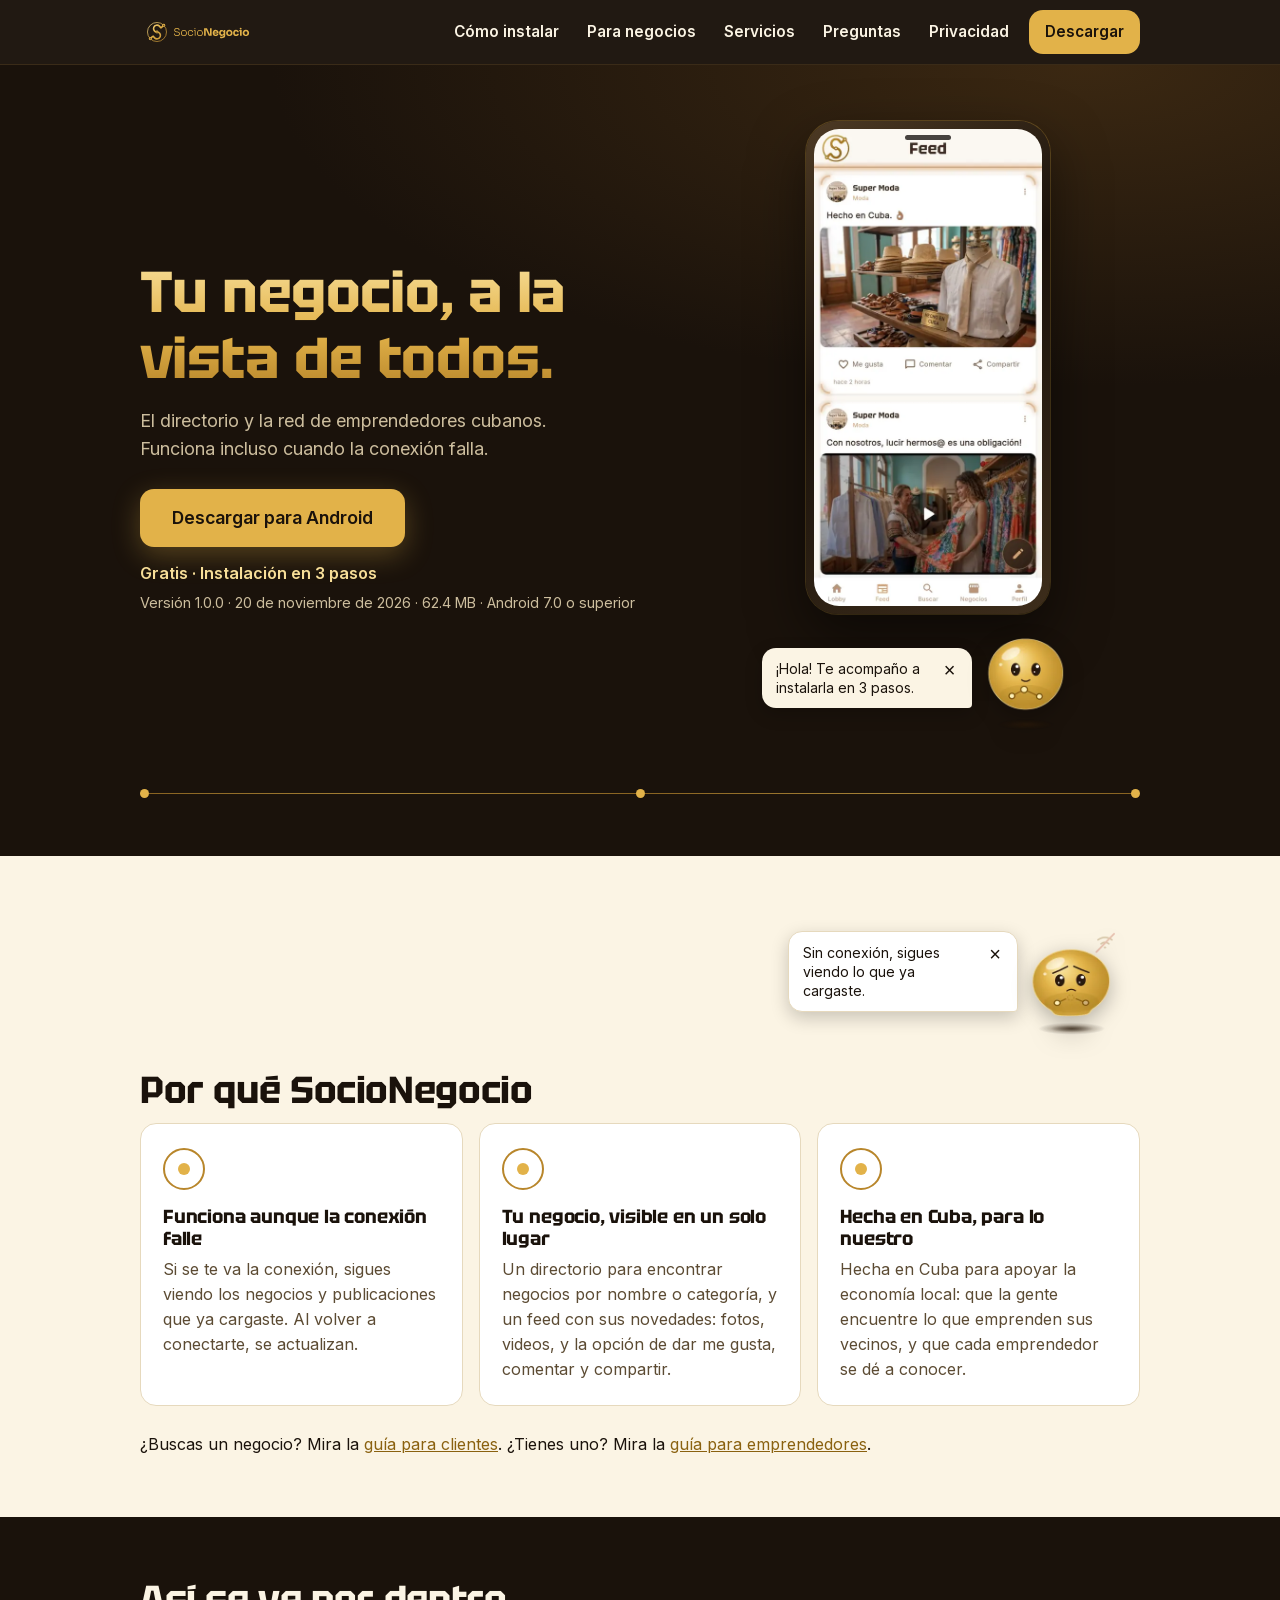
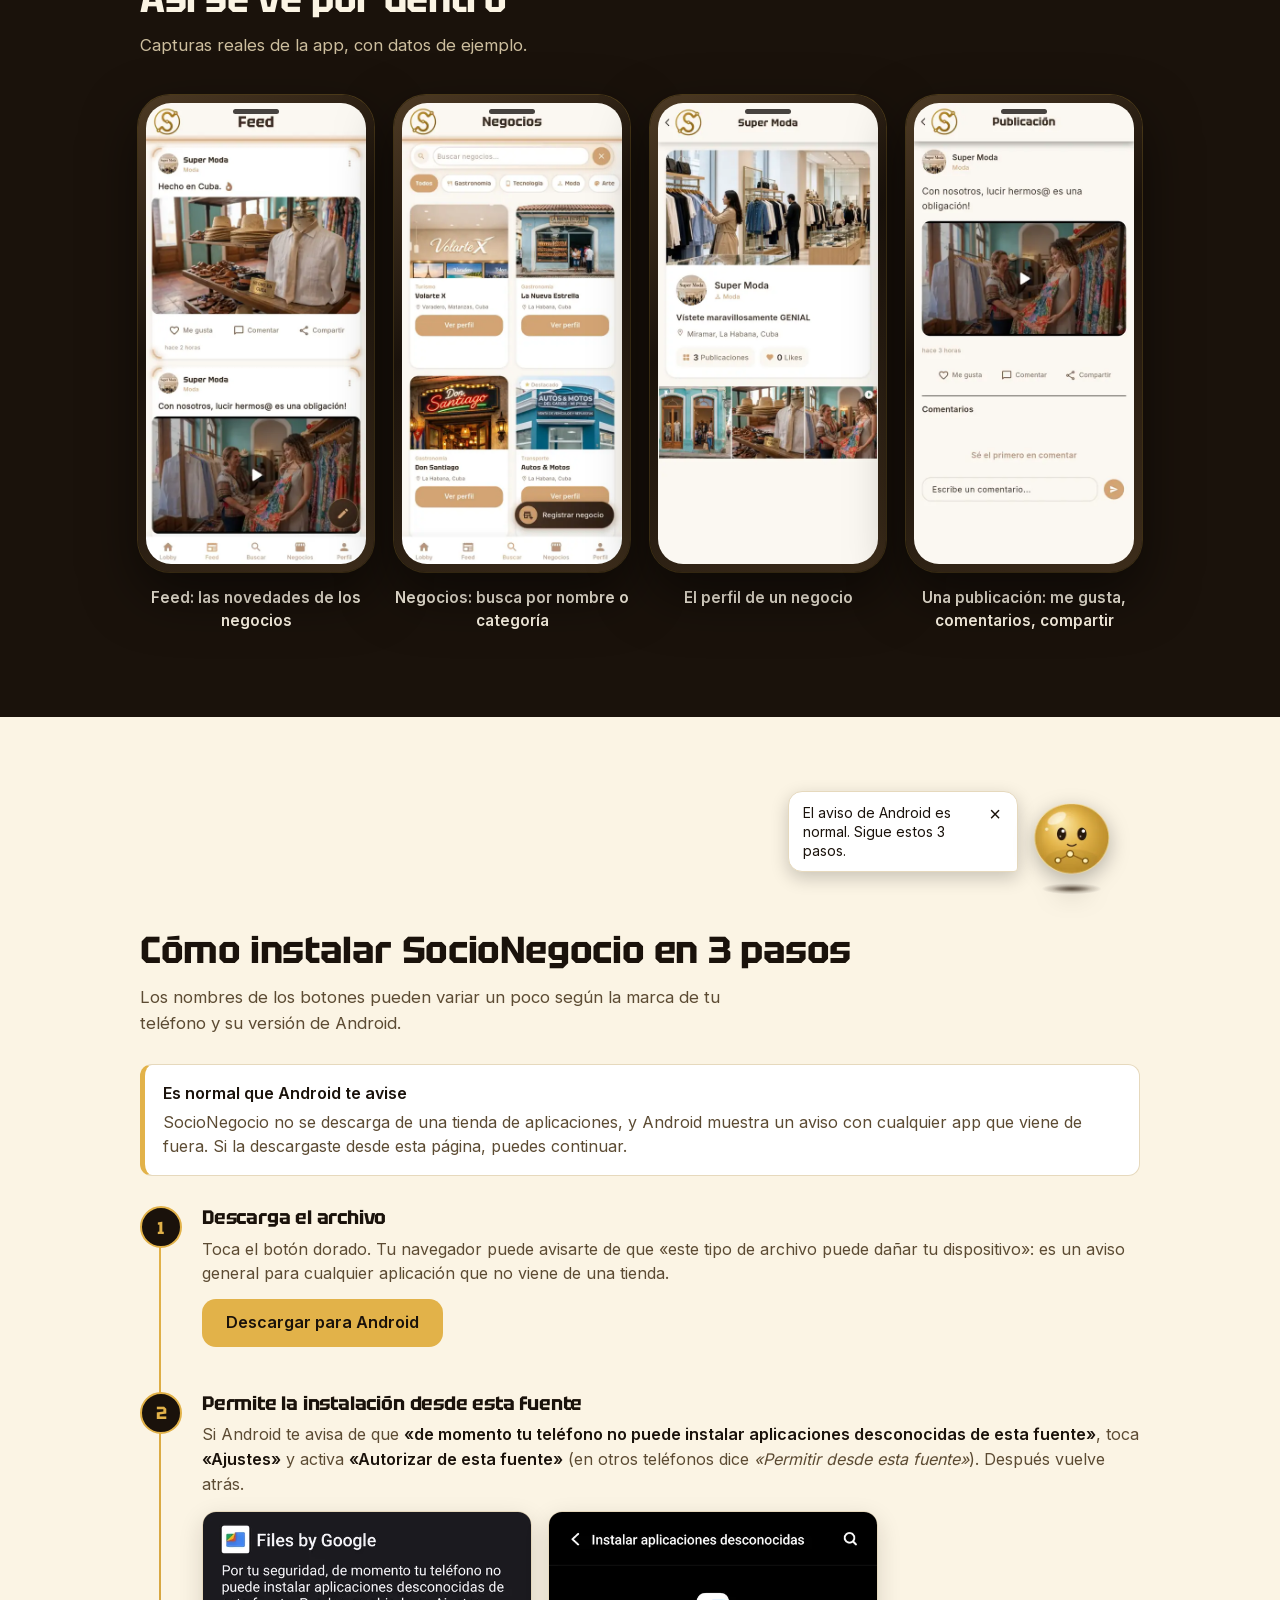
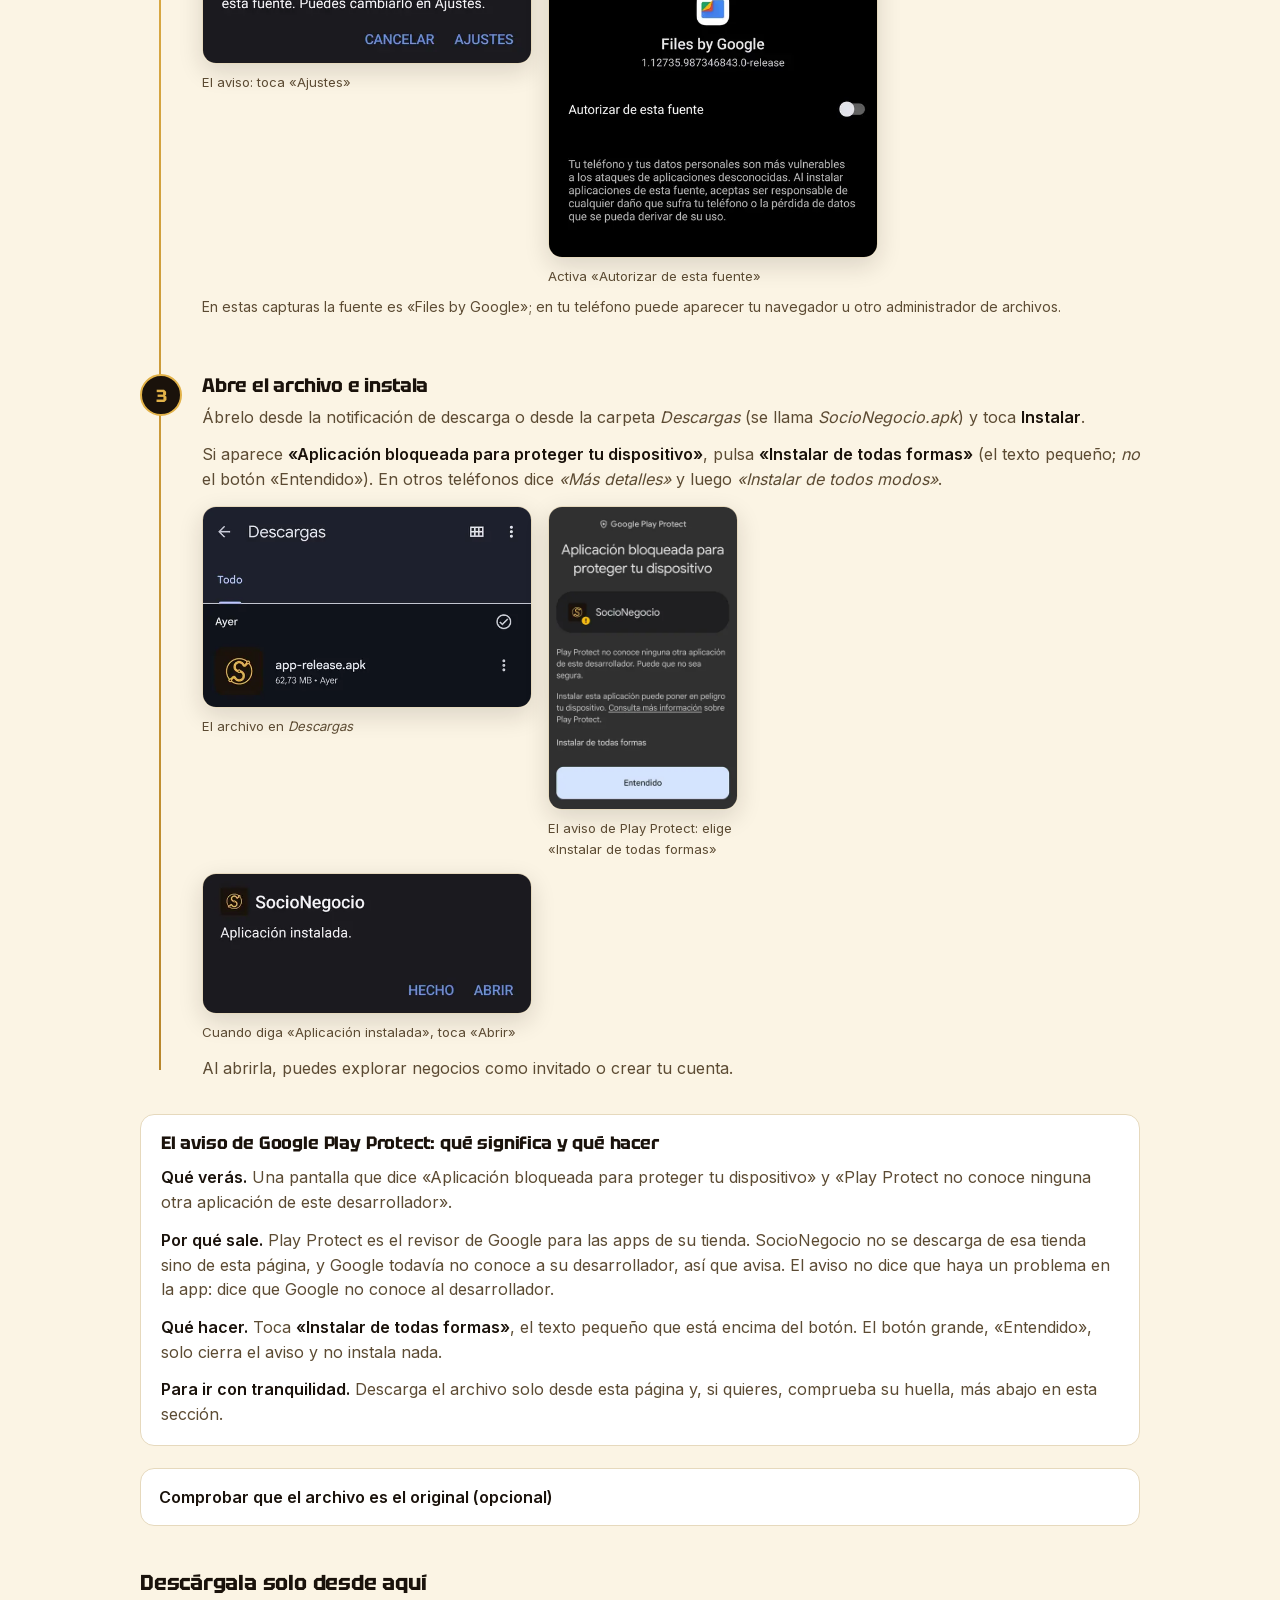
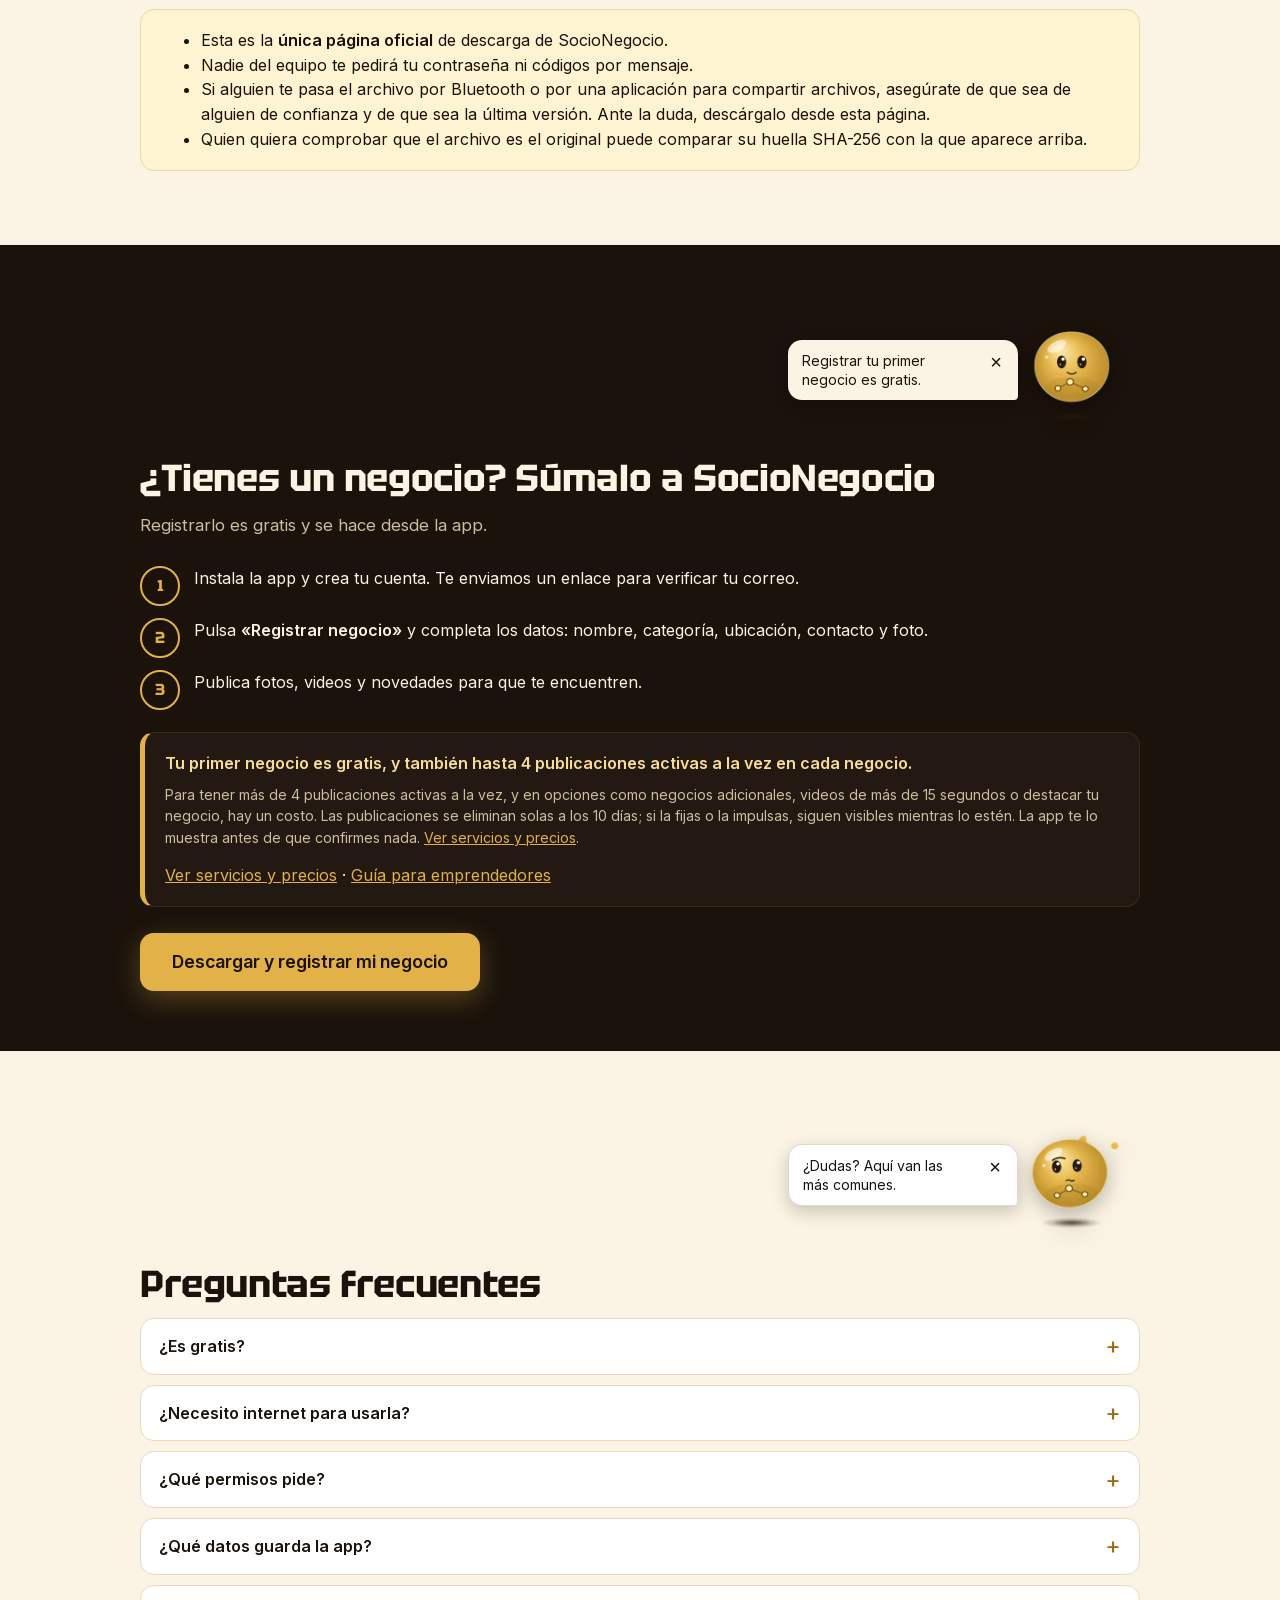
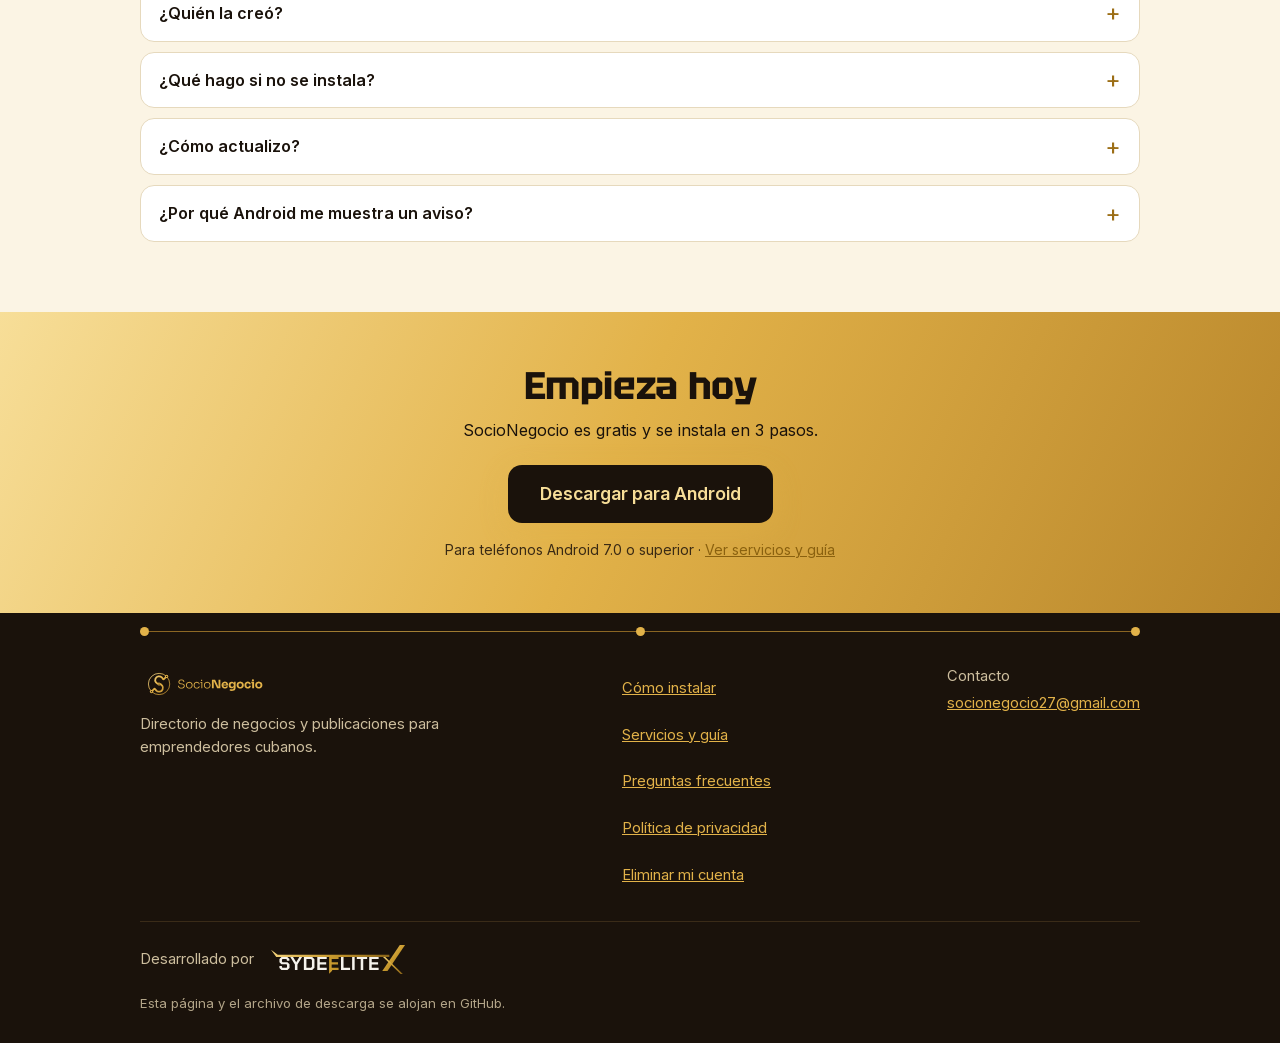
==== commit 7cc096c6: "Add files via upload" ====
--- a/index.html
+++ b/index.html
@@ -28,7 +28,7 @@
 <link rel="preload" href="fuentes/tektur-700.woff2" as="font" type="font/woff2" crossorigin>
 <link rel="preload" href="fuentes/inter-400.woff2" as="font" type="font/woff2" crossorigin>
 <script>document.documentElement.className+=' js'</script>
-<link rel="stylesheet" href="estilo.css">
+<link rel="stylesheet" href="estilo.css?v=20261104">
 </head>
 <body>
 <a class="salto" href="#contenido">Saltar al contenido</a>
@@ -61,8 +61,8 @@
     <div class="hero__vis">
       <div class="tel"><div class="tel__pantalla"><img src="img/cap-feed.webp" width="480" height="1006" alt="Pantalla Feed de SocioNegocio: publicaciones de negocios con fotos, me gusta, comentar y compartir" fetchpriority="high" decoding="async"></div></div>
       <div class="guia guia--hero">
-        <div class="pepito__burbuja" role="note">¡Hola! Te acompaño a instalarla en 3 pasos.<button class="pepito__x" type="button" aria-label="Cerrar mensaje de Pepito">×</button></div>
-        <img src="img/pepito-saludar.webp" data-anim="img/pepito-saludar-anim.webp" width="240" height="279" alt="Pepito, tu guía" decoding="async">
+        <div class="azere__burbuja" role="note">¡Hola! Te acompaño a instalarla en 3 pasos.<button class="azere__x" type="button" aria-label="Cerrar mensaje de A-zere">×</button></div>
+        <img src="img/azere-saludar.webp" data-anim="img/azere-saludar-anim.webp" width="240" height="279" alt="A-zere, tu guía" decoding="async">
       </div>
     </div>
   </div>
@@ -73,8 +73,8 @@
 <section class="seccion" id="por-que">
   <div class="in">
     <div class="guia reveal">
-        <div class="pepito__burbuja" role="note">Sin conexión, sigues viendo lo que ya cargaste.<button class="pepito__x" type="button" aria-label="Cerrar mensaje de Pepito">×</button></div>
-        <img src="img/pepito-sin-conexion.webp" data-anim="img/pepito-sin-conexion-anim.webp" width="240" height="279" alt="Pepito, tu guía" loading="lazy" decoding="async">
+        <div class="azere__burbuja" role="note">Sin conexión, sigues viendo lo que ya cargaste.<button class="azere__x" type="button" aria-label="Cerrar mensaje de A-zere">×</button></div>
+        <img src="img/azere-sin-conexion.webp" data-anim="img/azere-sin-conexion-anim.webp" width="240" height="279" alt="A-zere, tu guía" loading="lazy" decoding="async">
       </div>
     <h2 class="reveal">Por qué SocioNegocio</h2>
     <ul class="cards">
@@ -116,8 +116,8 @@
 <section class="seccion" id="instalar">
   <div class="in">
     <div class="guia reveal">
-        <div class="pepito__burbuja" role="note">El aviso de Android es normal. Sigue estos 3 pasos.<button class="pepito__x" type="button" aria-label="Cerrar mensaje de Pepito">×</button></div>
-        <img src="img/pepito-senalar.webp" data-anim="img/pepito-senalar-anim.webp" width="240" height="279" alt="Pepito, tu guía" loading="lazy" decoding="async">
+        <div class="azere__burbuja" role="note">El aviso de Android es normal. Sigue estos 3 pasos.<button class="azere__x" type="button" aria-label="Cerrar mensaje de A-zere">×</button></div>
+        <img src="img/azere-senalar.webp" data-anim="img/azere-senalar-anim.webp" width="240" height="279" alt="A-zere, tu guía" loading="lazy" decoding="async">
       </div>
     <h2 class="reveal">Cómo instalar SocioNegocio en 3 pasos</h2>
     <p class="lead reveal">Los nombres de los botones pueden variar un poco según la marca de tu teléfono y su versión de Android.</p>
@@ -192,8 +192,8 @@
 <section class="seccion seccion--cafe" id="negocios">
   <div class="in">
     <div class="guia reveal">
-        <div class="pepito__burbuja" role="note">Registrar tu primer negocio es gratis.<button class="pepito__x" type="button" aria-label="Cerrar mensaje de Pepito">×</button></div>
-        <img src="img/pepito-senalar.webp" data-anim="img/pepito-senalar-anim.webp" width="240" height="279" alt="Pepito, tu guía" loading="lazy" decoding="async">
+        <div class="azere__burbuja" role="note">Registrar tu primer negocio es gratis.<button class="azere__x" type="button" aria-label="Cerrar mensaje de A-zere">×</button></div>
+        <img src="img/azere-senalar.webp" data-anim="img/azere-senalar-anim.webp" width="240" height="279" alt="A-zere, tu guía" loading="lazy" decoding="async">
       </div>
     <h2 class="reveal">¿Tienes un negocio? Súmalo a SocioNegocio</h2>
     <p class="lead reveal">Registrarlo es gratis y se hace desde la app.</p>
@@ -215,8 +215,8 @@
 <section class="seccion" id="preguntas">
   <div class="in faq">
     <div class="guia reveal">
-        <div class="pepito__burbuja" role="note">¿Dudas? Aquí van las más comunes.<button class="pepito__x" type="button" aria-label="Cerrar mensaje de Pepito">×</button></div>
-        <img src="img/pepito-pensar.webp" data-anim="img/pepito-pensar-anim.webp" width="240" height="279" alt="Pepito, tu guía" loading="lazy" decoding="async">
+        <div class="azere__burbuja" role="note">¿Dudas? Aquí van las más comunes.<button class="azere__x" type="button" aria-label="Cerrar mensaje de A-zere">×</button></div>
+        <img src="img/azere-pensar.webp" data-anim="img/azere-pensar-anim.webp" width="240" height="279" alt="A-zere, tu guía" loading="lazy" decoding="async">
       </div>
     <h2 class="reveal">Preguntas frecuentes</h2>
     <details class="reveal"><summary>¿Es gratis?</summary><div class="resp"><p>Sí. Descargar y usar SocioNegocio no cuesta nada. Registrar tu primer negocio y tener hasta 4 publicaciones activas a la vez en cada negocio también es gratis. Algunas opciones para negocios tienen costo (más publicaciones, videos más largos, negocios adicionales y destacar tu negocio), y la app te lo muestra antes de que confirmes. Mira todos los servicios y sus precios en <a href="servicios.html#servicios">Servicios y guía</a>.</p></div></details>
@@ -287,6 +287,6 @@
     <p class="pie__nota">Esta página y el archivo de descarga se alojan en GitHub.</p>
   </div>
 </footer>
-<script src="app.js" defer></script>
+<script src="app.js?v=20261104" defer></script>
 </body>
 </html>
--- a/estilo.css
+++ b/estilo.css
@@ -78,19 +78,19 @@
 .ruta i{flex:0 0 auto;width:9px;height:9px;border-radius:50%;background:var(--oro)}
 .ruta b{flex:1;height:1px;background:linear-gradient(90deg,var(--oro-oscuro),var(--oro),var(--oro-oscuro));opacity:.7}
 
-/* ---------- Pepito (guía, pequeño, con burbuja que se cierra) ---------- */
+/* ---------- A-zere (guía, pequeño, con burbuja que se cierra) ---------- */
 .guia{--burbuja:#fff;display:flex;align-items:flex-end;justify-content:flex-end;gap:10px;margin:0 0 22px}
 .hero .guia,.seccion--cafe .guia{--burbuja:var(--crema)}
 .guia img{width:88px;flex:0 0 auto;filter:drop-shadow(0 6px 10px rgba(0,0,0,.28));cursor:pointer}
 .guia--hero img{pointer-events:auto}
-.pepito__burbuja{position:relative;max-width:230px;background:var(--burbuja);color:var(--cafe);font-size:.88rem;line-height:1.35;padding:11px 46px 11px 14px;border-radius:14px 14px 4px 14px;box-shadow:0 6px 18px rgba(0,0,0,.2);margin-bottom:34px}
-.seccion:not(.seccion--cafe) .pepito__burbuja{border:1px solid var(--linea)}
-.pepito__burbuja::after{content:"";position:absolute;right:-7px;bottom:12px;border:7px solid transparent;border-left-color:var(--burbuja)}
-.pepito__x{position:absolute;top:0;right:0;width:44px;height:44px;border:0;background:transparent;color:var(--cafe);font-size:1.25rem;line-height:1;cursor:pointer;border-radius:50%}
-.pepito__x:hover{background:rgba(26,18,11,.08)}
-/* Pepito va DEBAJO del teléfono, en todos los tamaños: así nunca tapa la captura */
+.azere__burbuja{position:relative;max-width:230px;background:var(--burbuja);color:var(--cafe);font-size:.88rem;line-height:1.35;padding:11px 46px 11px 14px;border-radius:14px 14px 4px 14px;box-shadow:0 6px 18px rgba(0,0,0,.2);margin-bottom:34px}
+.seccion:not(.seccion--cafe) .azere__burbuja{border:1px solid var(--linea)}
+.azere__burbuja::after{content:"";position:absolute;right:-7px;bottom:12px;border:7px solid transparent;border-left-color:var(--burbuja)}
+.azere__x{position:absolute;top:0;right:0;width:44px;height:44px;border:0;background:transparent;color:var(--cafe);font-size:1.25rem;line-height:1;cursor:pointer;border-radius:50%}
+.azere__x:hover{background:rgba(26,18,11,.08)}
+/* A-zere va DEBAJO del teléfono, en todos los tamaños: así nunca tapa la captura */
 .guia--hero{margin:-2px 0 0;justify-content:center}
-.guia--hero .pepito__burbuja{max-width:210px}
+.guia--hero .azere__burbuja{max-width:210px}
 @media(min-width:760px){.guia img{width:112px}}
 
 
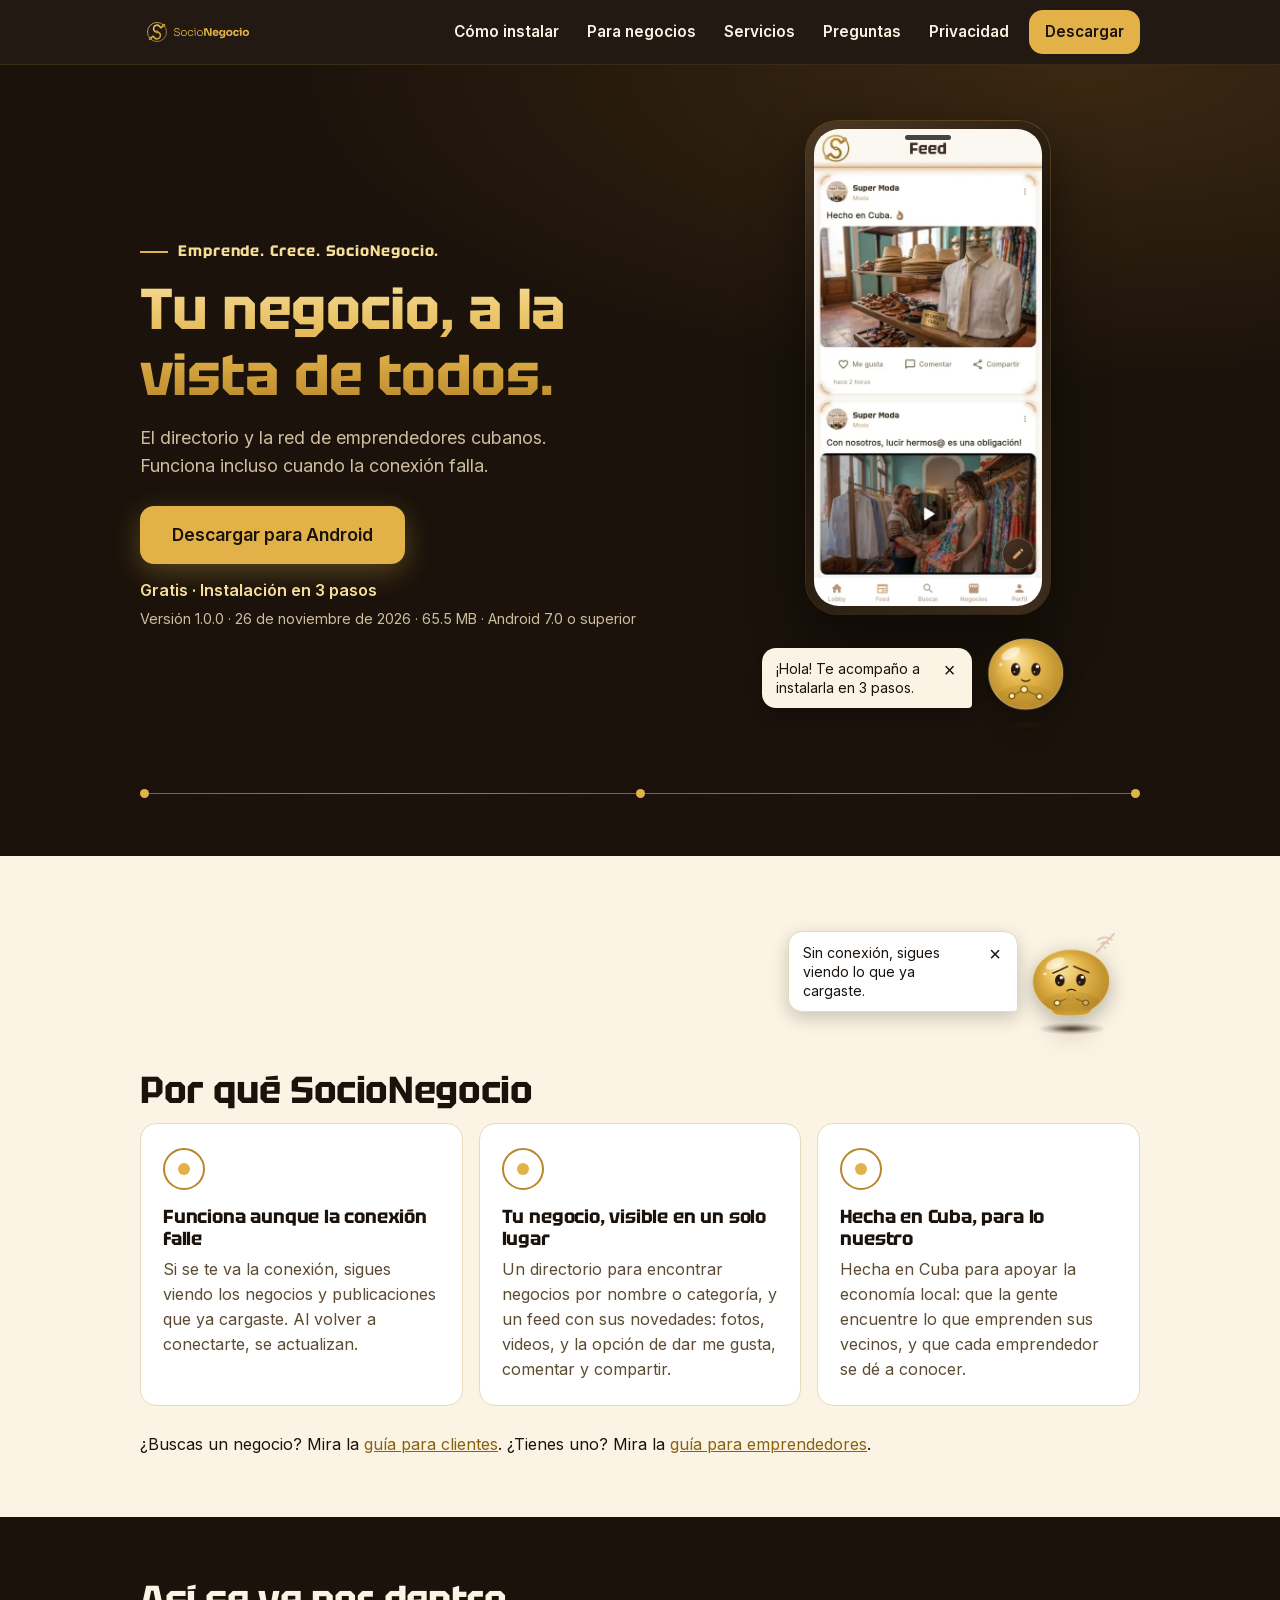
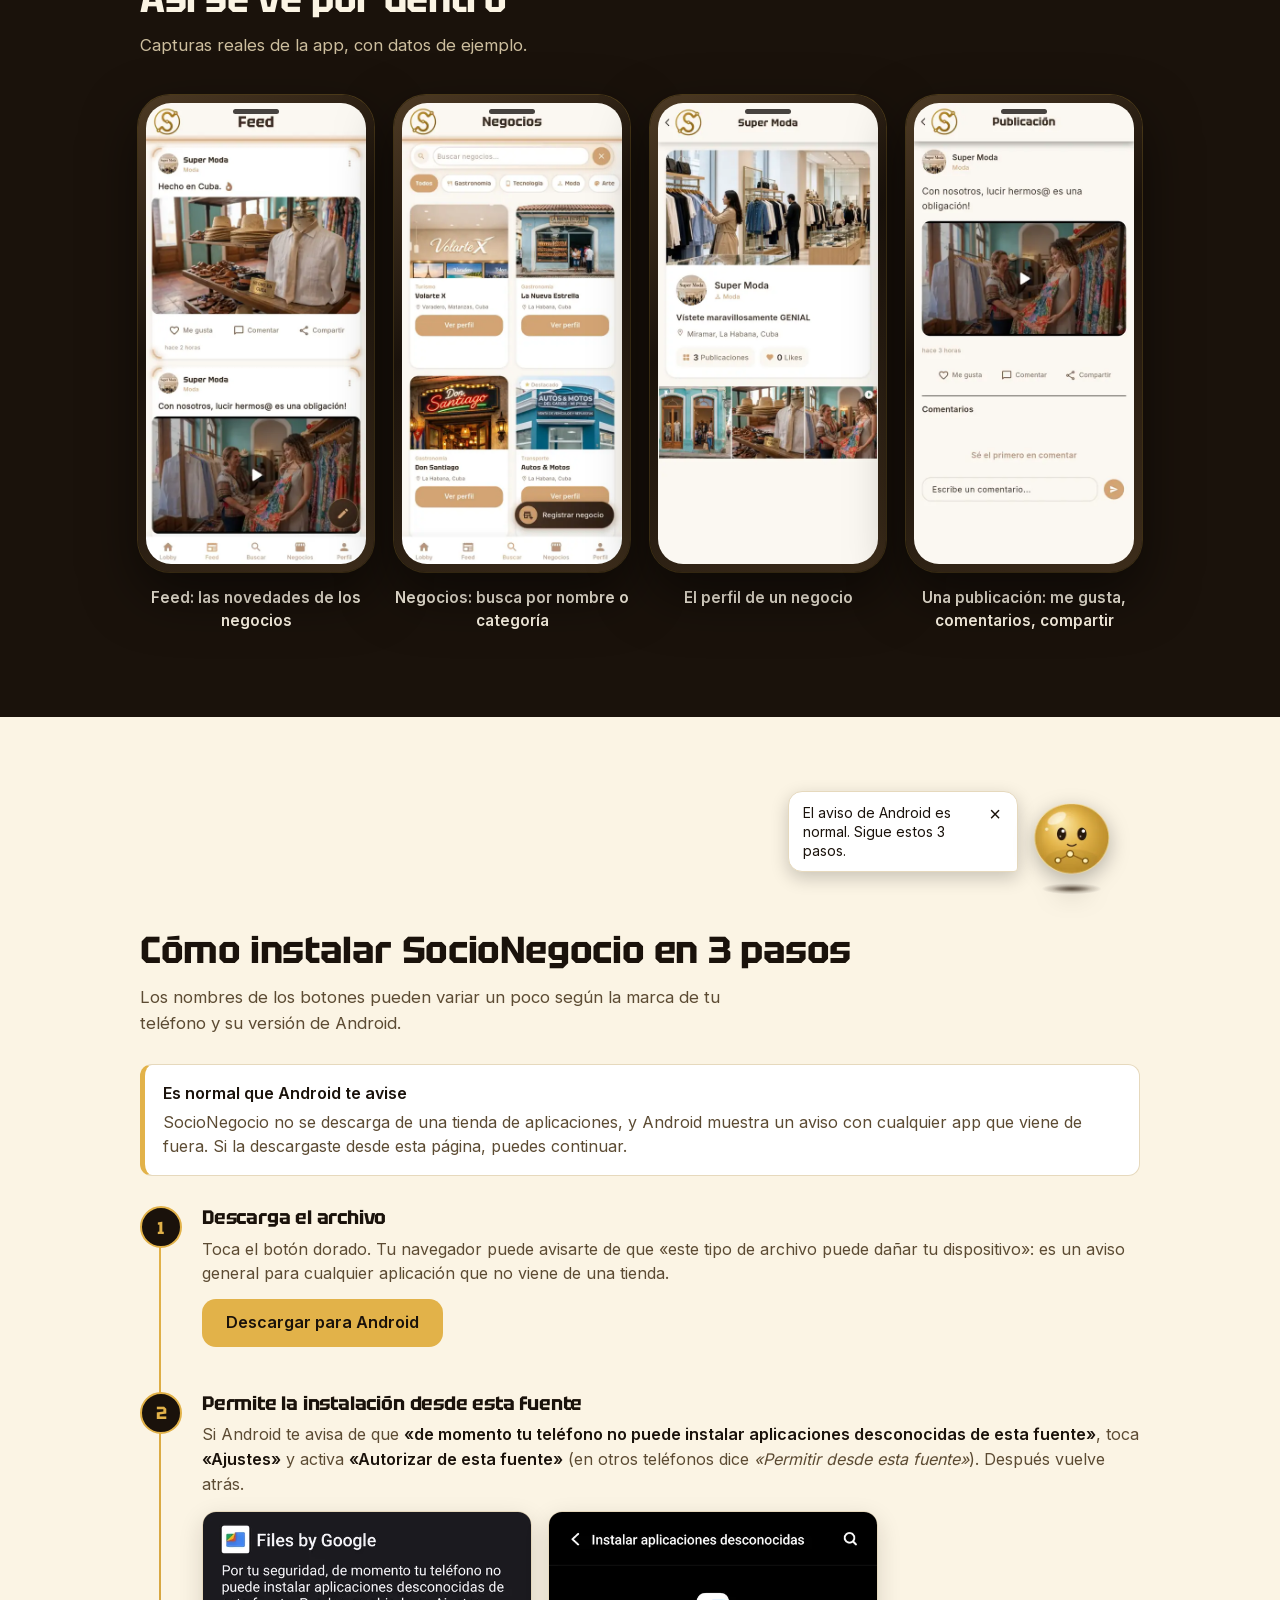
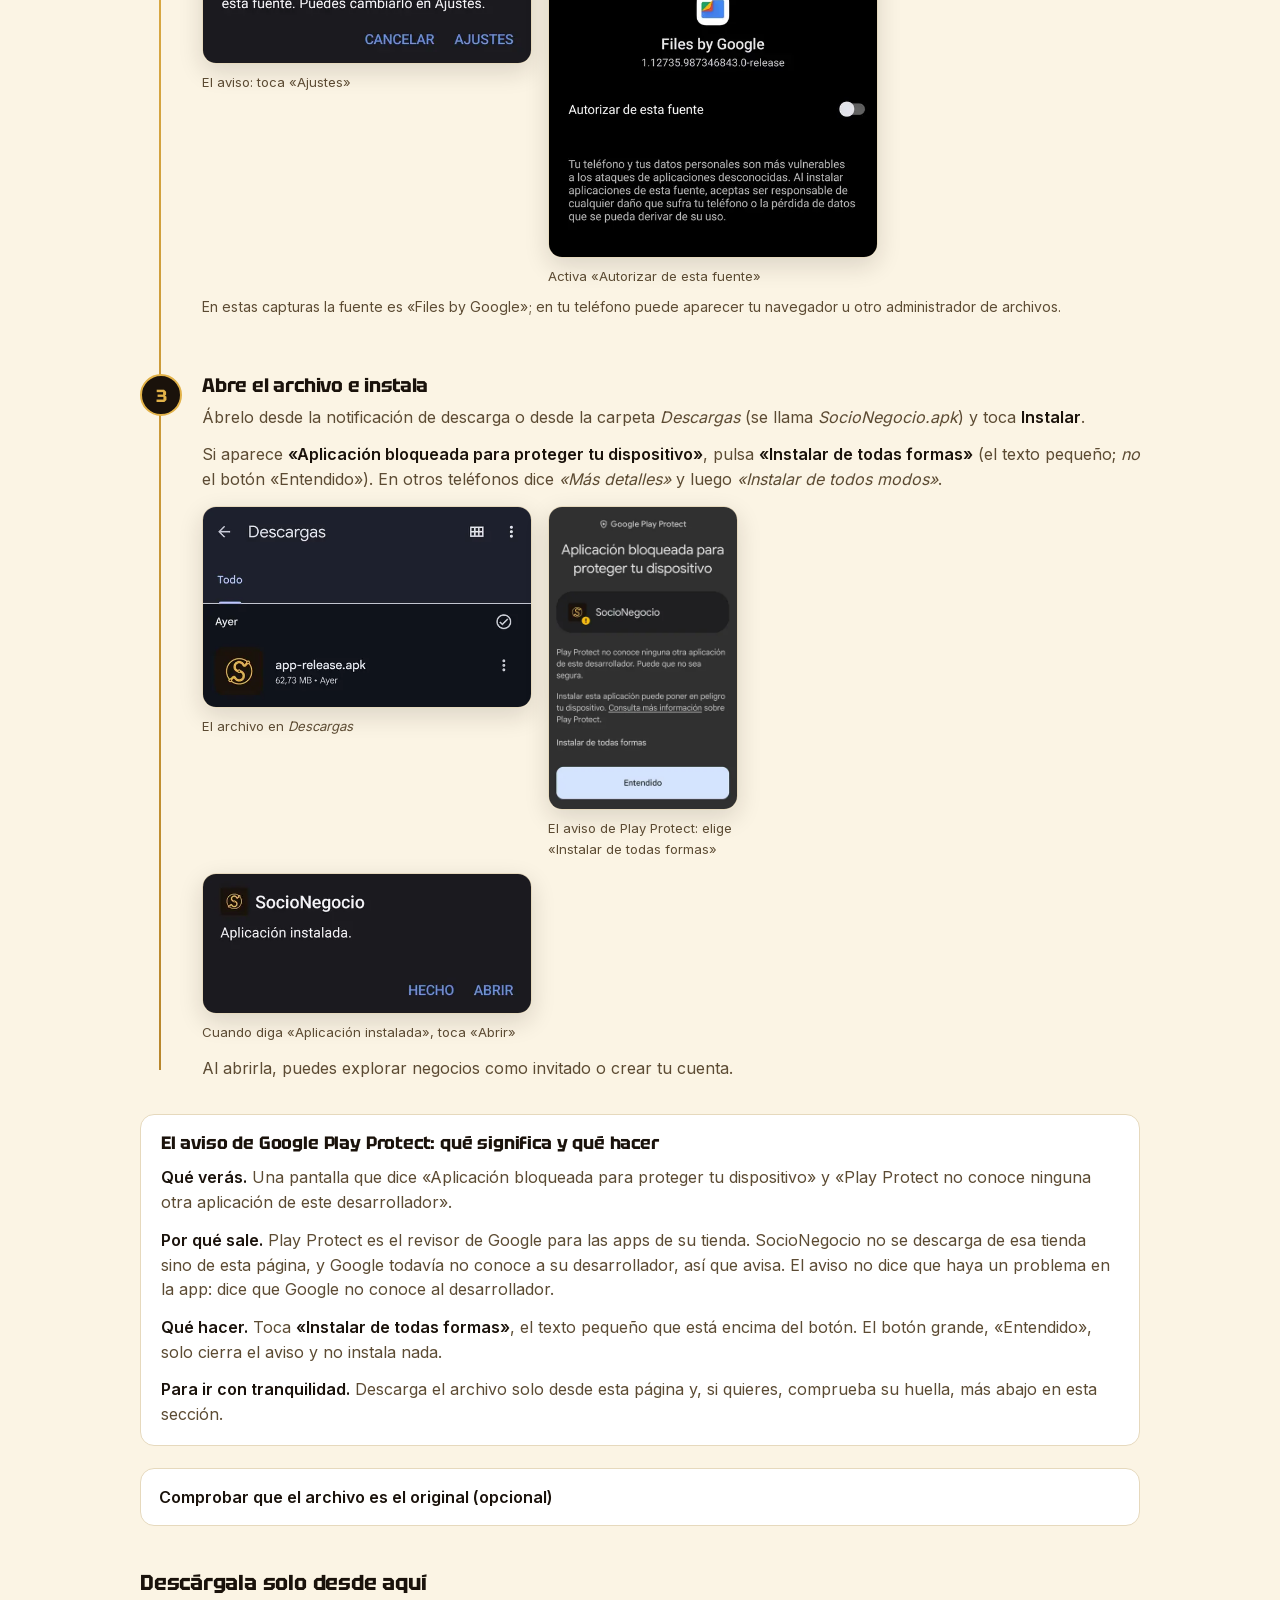
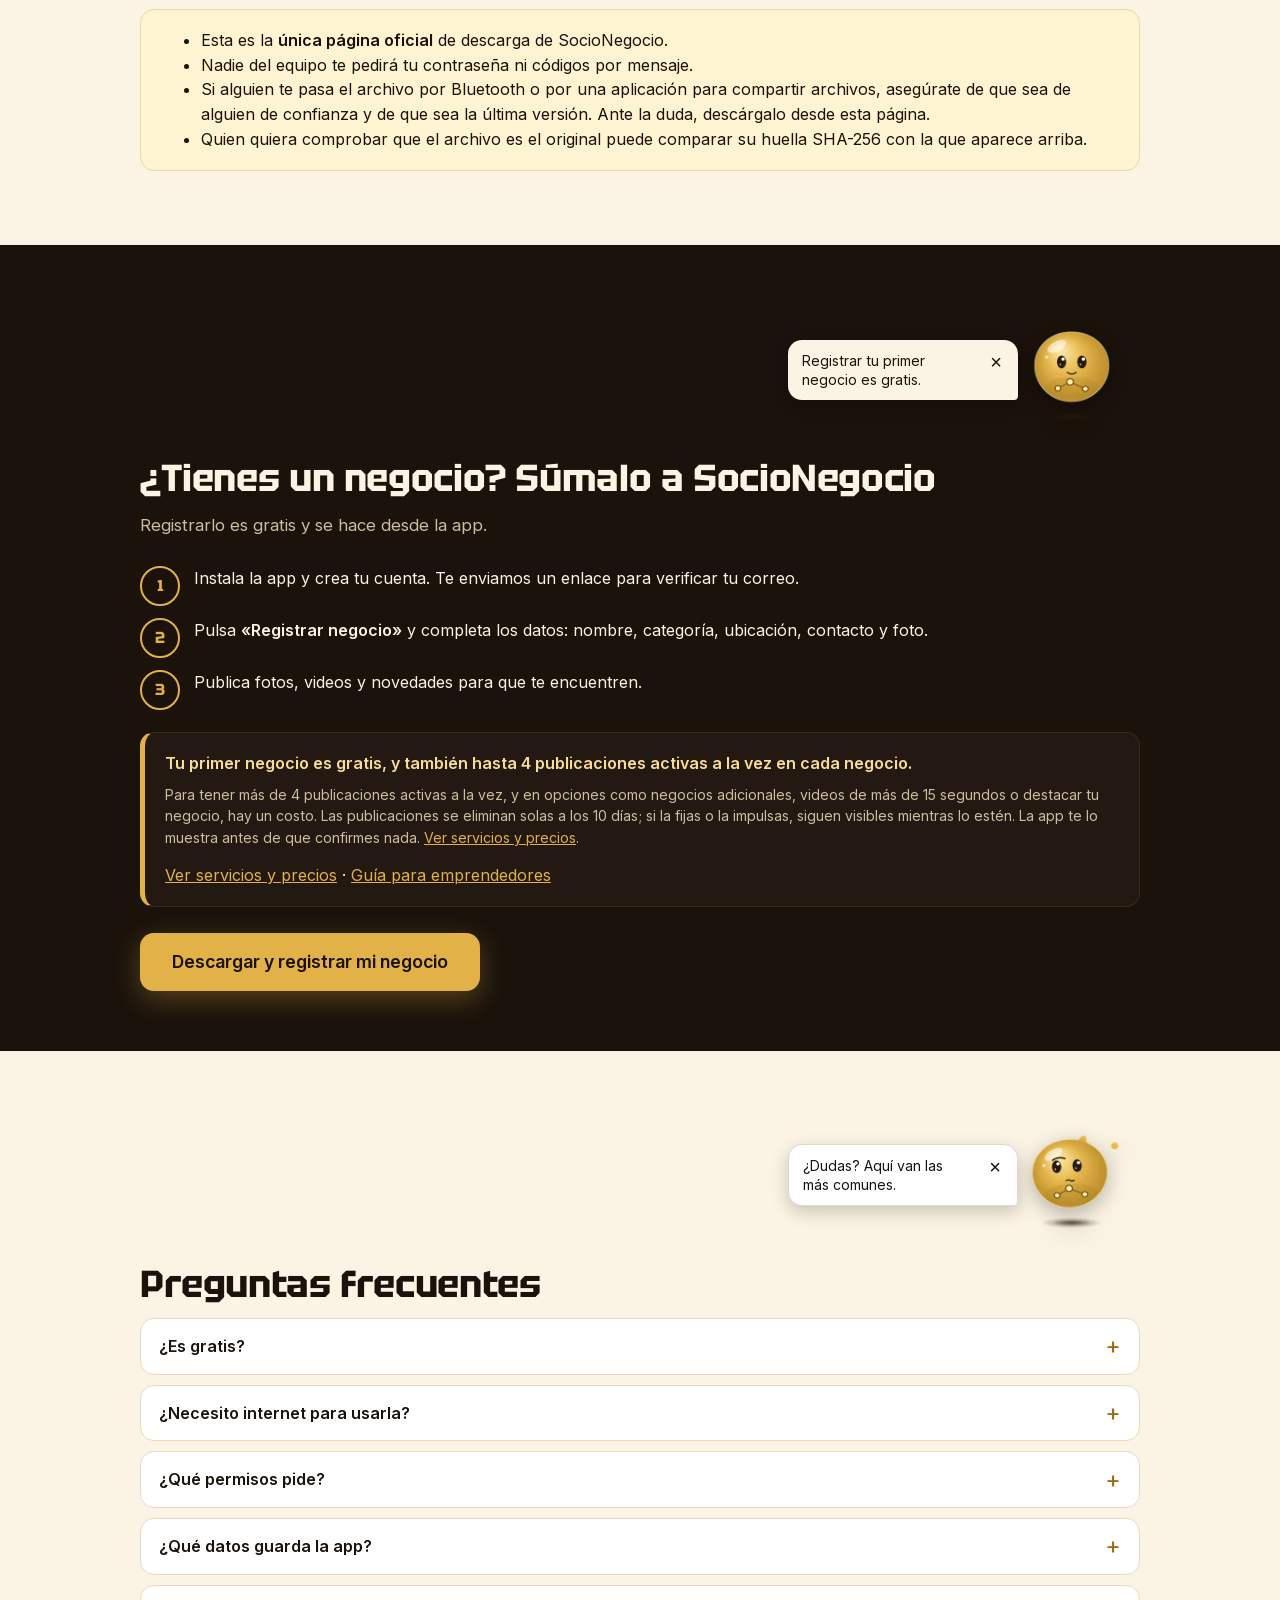
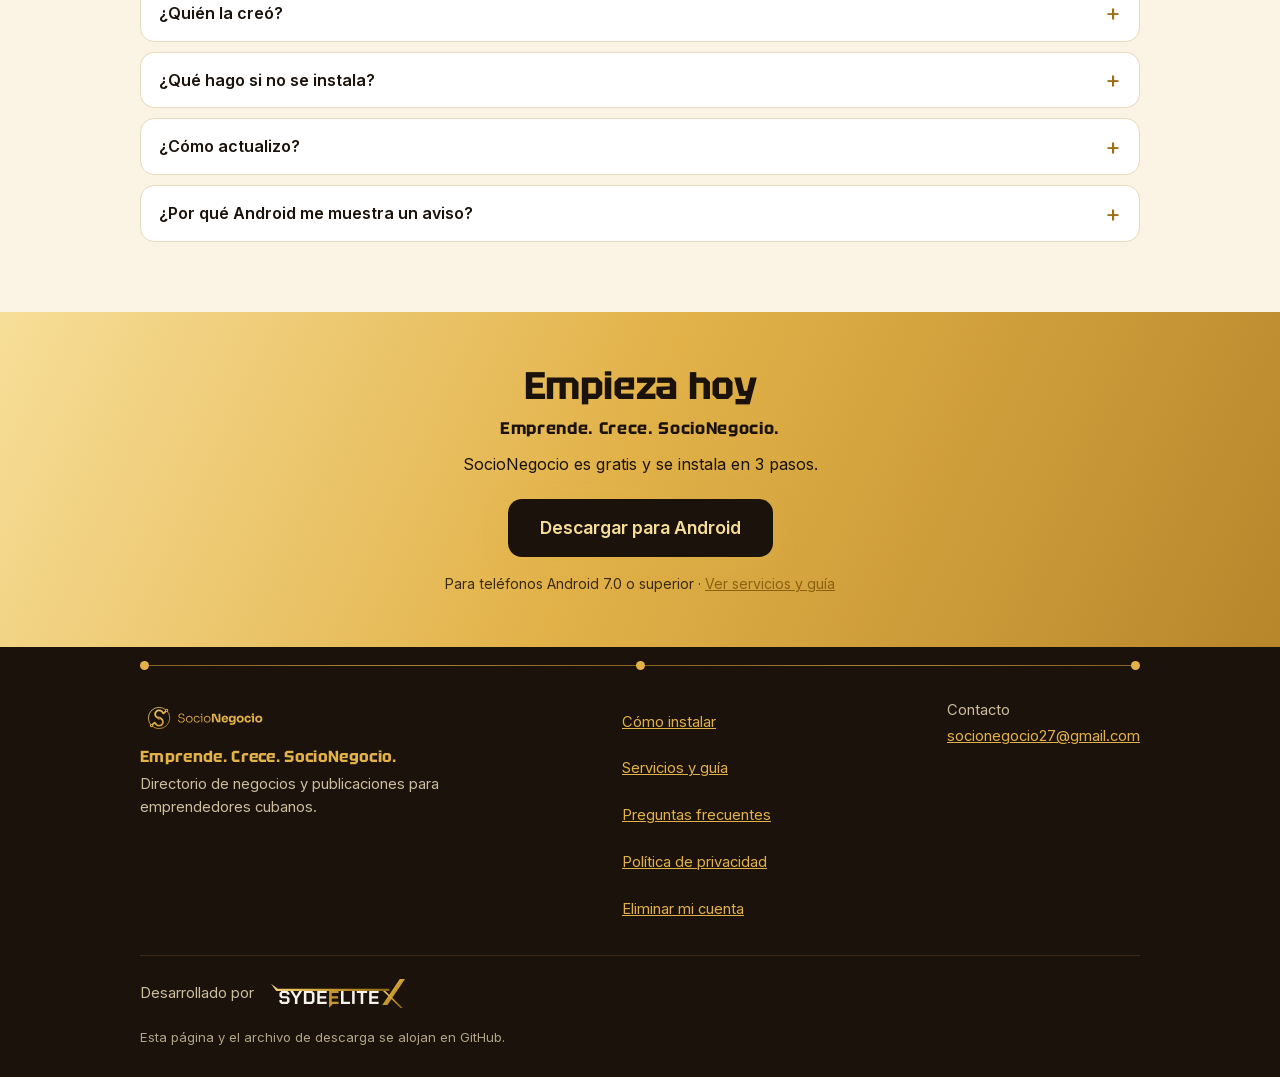
==== commit fb578eb4: "Add files via upload" ====
--- a/index.html
+++ b/index.html
@@ -28,7 +28,7 @@
 <link rel="preload" href="fuentes/tektur-700.woff2" as="font" type="font/woff2" crossorigin>
 <link rel="preload" href="fuentes/inter-400.woff2" as="font" type="font/woff2" crossorigin>
 <script>document.documentElement.className+=' js'</script>
-<link rel="stylesheet" href="estilo.css?v=20261104">
+<link rel="stylesheet" href="estilo.css?v=20261128">
 </head>
 <body>
 <a class="salto" href="#contenido">Saltar al contenido</a>
@@ -52,6 +52,7 @@
 <section class="hero" id="inicio">
   <div class="hero__in">
     <div class="hero__txt">
+      <p class="hero__lema">Emprende. Crece. SocioNegocio.</p>
       <h1>Tu negocio, a la vista de todos.</h1>
       <p class="hero__sub">El directorio y la red de emprendedores cubanos. Funciona incluso cuando la conexión falla.</p>
       <a id="descargar" class="btn btn--grande js-descargar" href="https://github.com/SydeLaptop/socionegocio-legal/releases/latest/download/SocioNegocio.apk" data-texto="Descargar para Android">Descargar para Android</a>
@@ -251,6 +252,7 @@
 <section class="cta">
   <div class="in">
     <h2>Empieza hoy</h2>
+    <p class="cta__lema">Emprende. Crece. SocioNegocio.</p>
     <p>SocioNegocio es gratis y se instala en 3 pasos.</p>
     <a class="btn btn--oscuro btn--grande js-descargar" href="https://github.com/SydeLaptop/socionegocio-legal/releases/latest/download/SocioNegocio.apk" data-texto="Descargar para Android">Descargar para Android</a>
     <p class="nota">Para teléfonos Android 7.0 o superior · <a href="servicios.html">Ver servicios y guía</a></p>
@@ -264,6 +266,7 @@
     <div class="pie__fila">
       <div class="pie__logo">
         <img src="img/logo-horizontal-oscuro.svg" width="129" height="38" alt="SocioNegocio" loading="lazy">
+        <p class="pie__lema">Emprende. Crece. SocioNegocio.</p>
         <p>Directorio de negocios y publicaciones para emprendedores cubanos.</p>
       </div>
       <nav aria-label="Enlaces del pie">
--- a/estilo.css
+++ b/estilo.css
@@ -284,3 +284,10 @@
   .cab .btn--sm{padding:8px 12px}
   .cab__menu{margin-left:0}
 }
+
+/* ---------- Eslogan oficial: «Emprende. Crece. SocioNegocio.» ----------
+   Bloque nuevo, agregado al final: no cambia ninguna regla anterior. */
+.hero__lema{margin:0 0 14px;font:700 .95rem/1.3 var(--f-titulos);letter-spacing:.06em;color:var(--oro-claro)}
+.hero__lema::before{content:"";display:inline-block;width:28px;height:2px;margin-right:10px;vertical-align:middle;background:var(--oro)}
+.cta .cta__lema{margin:0 0 12px;font:700 1.05rem/1.3 var(--f-titulos);letter-spacing:.04em;color:var(--cafe)}
+.pie__logo .pie__lema{margin:0 0 6px;font:700 1rem/1.3 var(--f-titulos);letter-spacing:.02em;color:var(--oro)}
